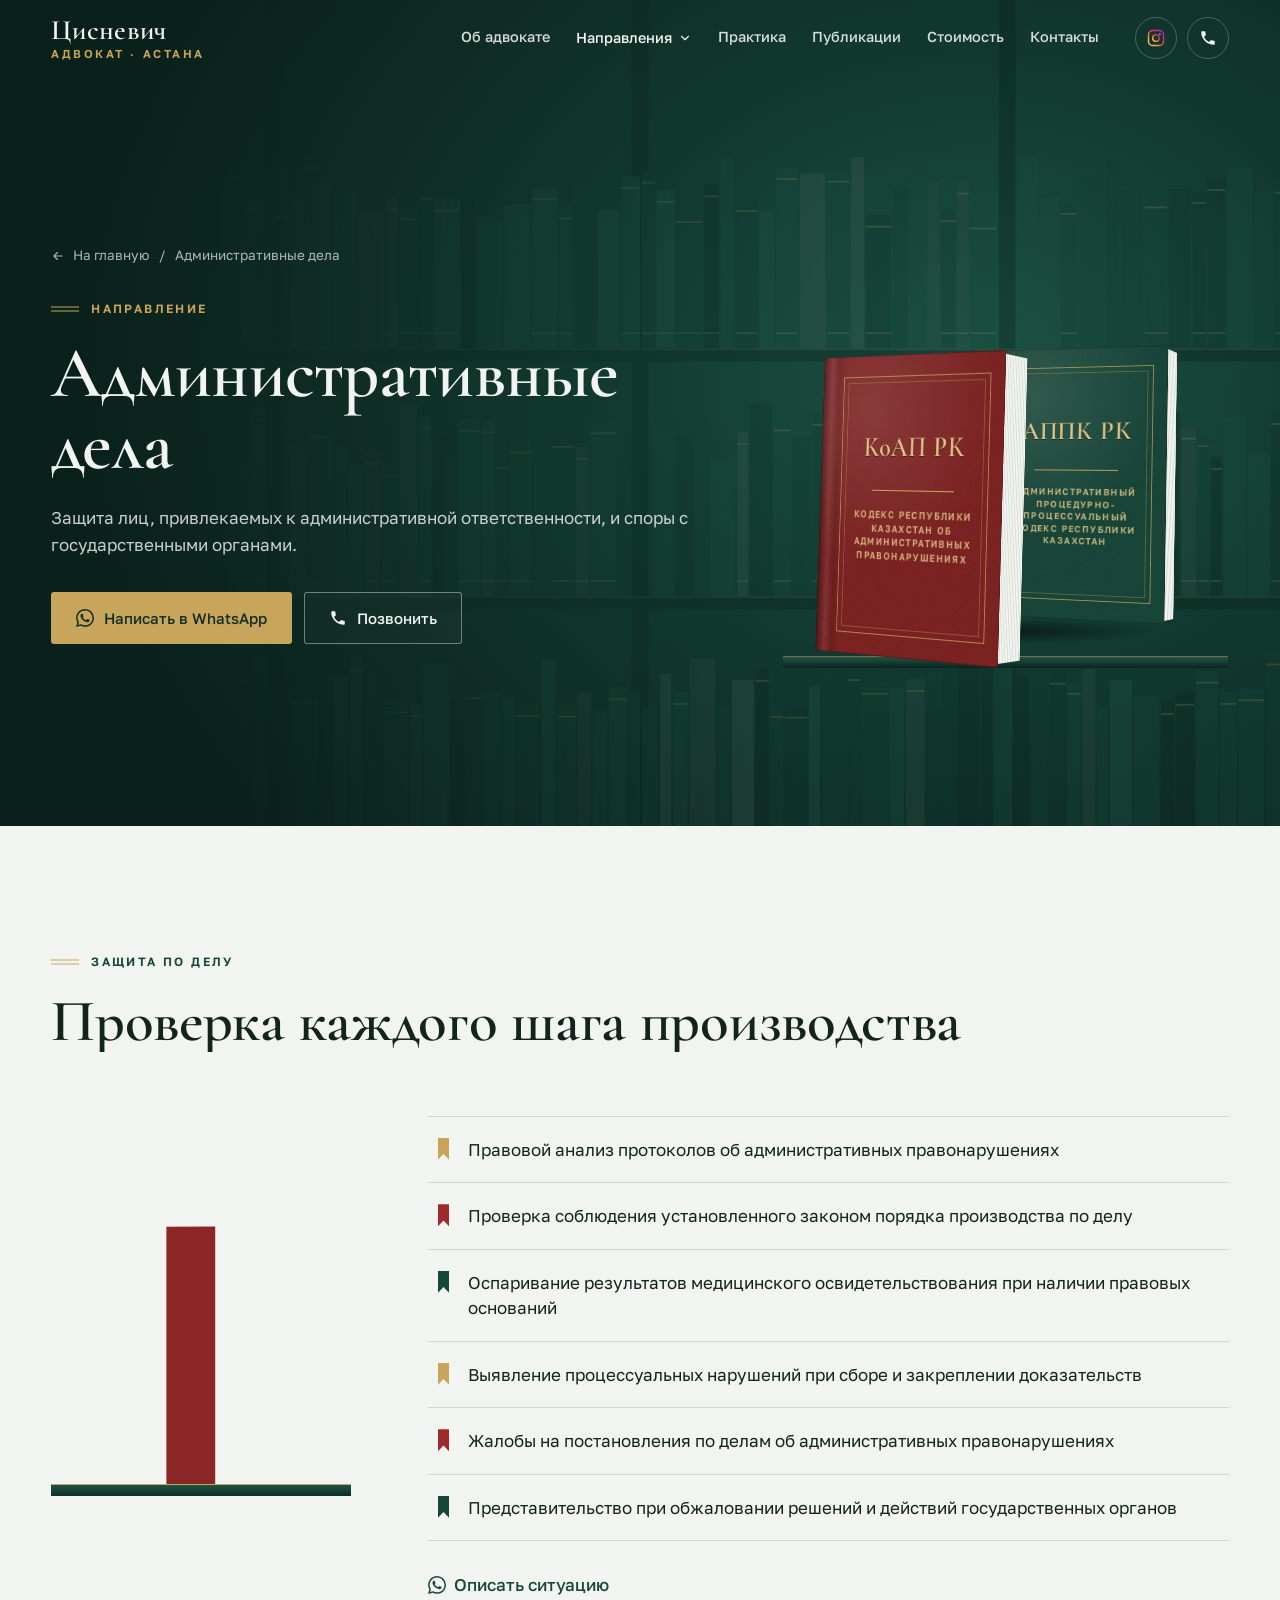
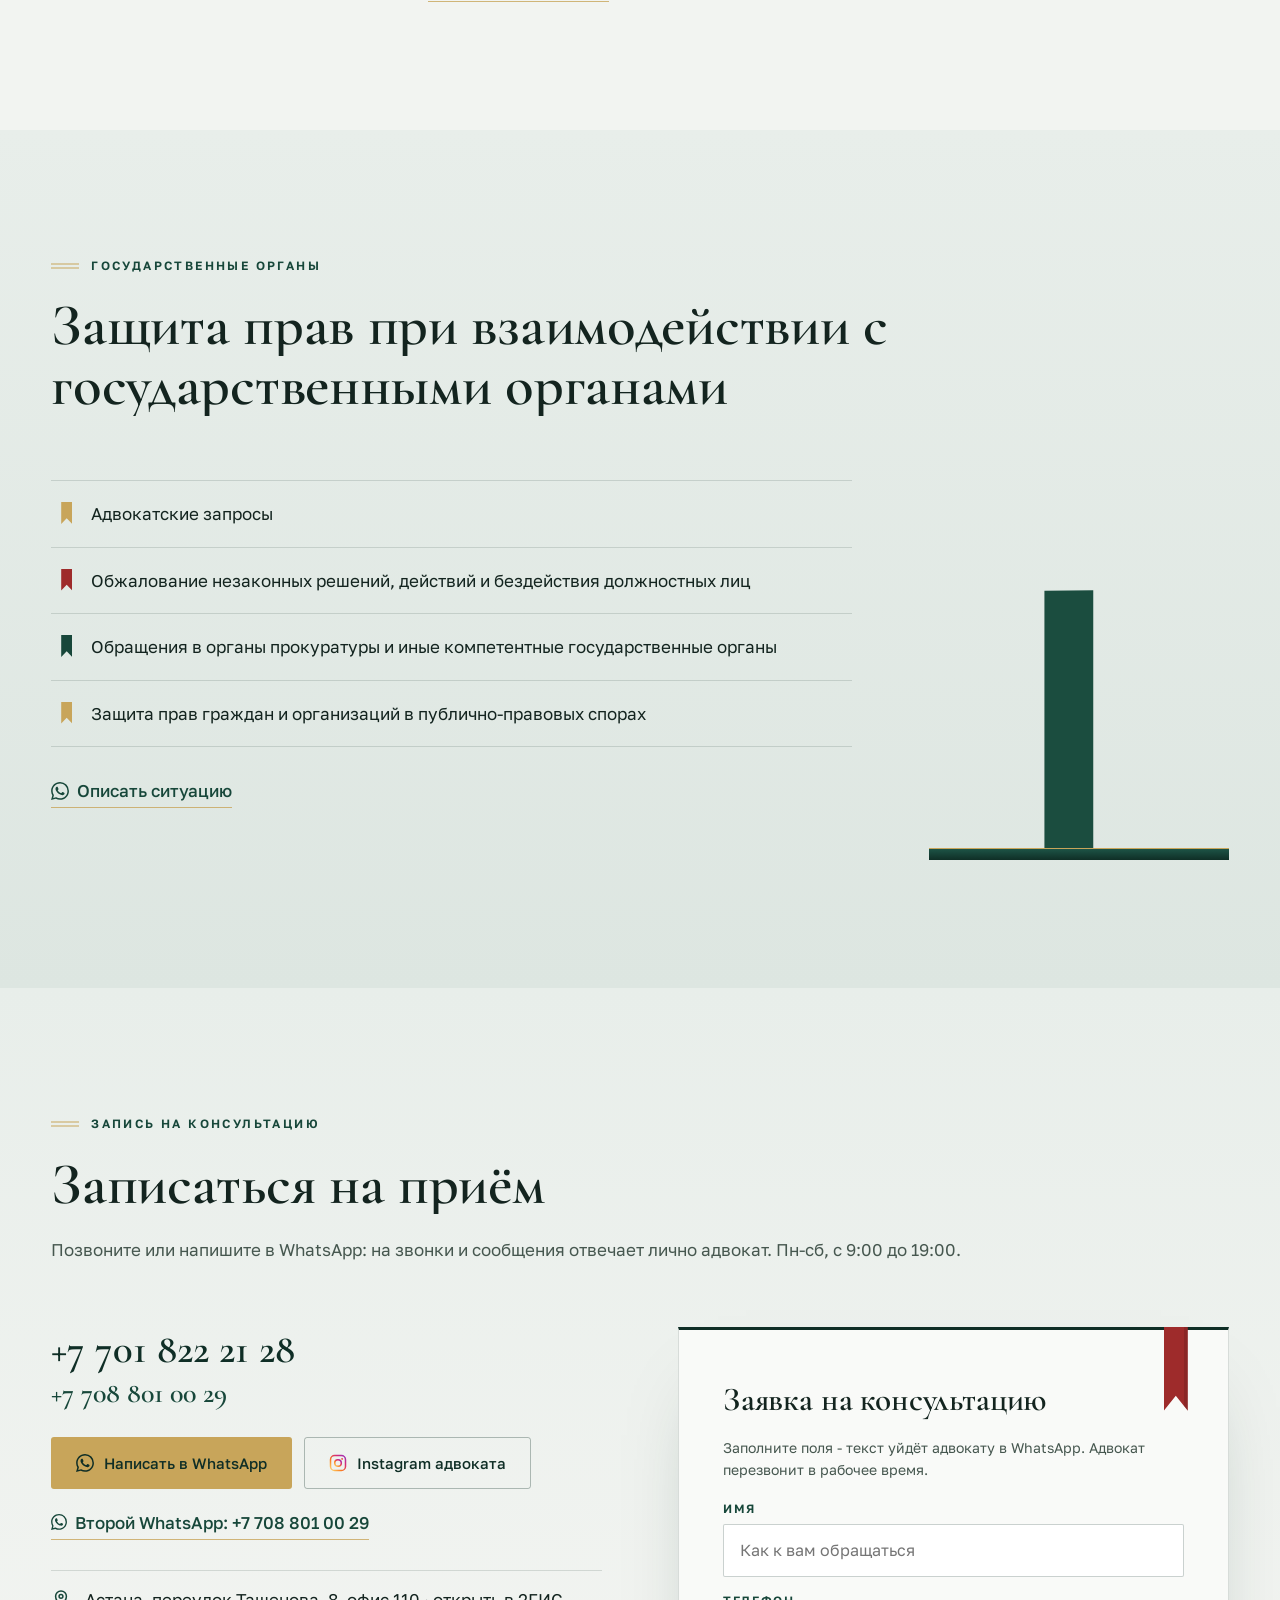
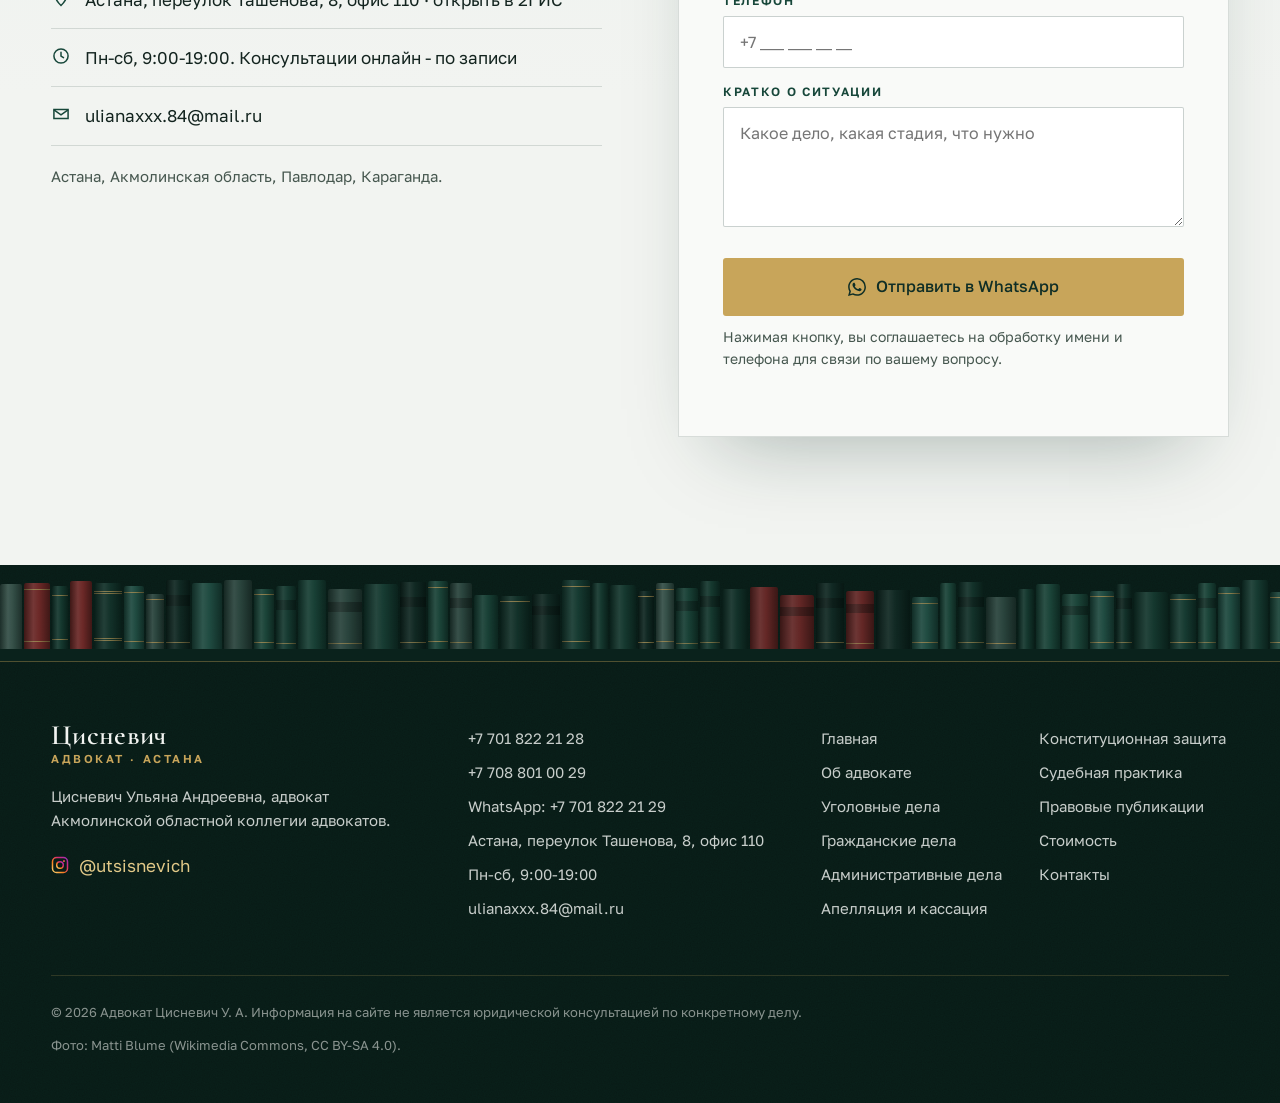
==== administrativnye-dela/index.html @ 1cf342a3 "Новая редакция сайта: концепция «Свод законов» - полки кодексов, портрет в нише, обложки направлений" ====
<!doctype html>
<html lang="ru">
<head>
<meta charset="utf-8">
<meta name="viewport" content="width=device-width, initial-scale=1, viewport-fit=cover">
<meta name="format-detection" content="telephone=no">
<title>Адвокат по административным делам в Астане - Цисневич Ульяна Андреевна</title>
<meta name="description" content="Защита по делам об административных правонарушениях в Астане: анализ протокола, оспаривание медосвидетельствования, жалобы на постановления, споры с госорганами.">
<link rel="canonical" href="https://songokura.github.io/advokatulyana/administrativnye-dela/">
<meta name="theme-color" content="#0F2E26">
<meta property="og:type" content="website">
<meta property="og:locale" content="ru_RU">
<meta property="og:site_name" content="Адвокат Цисневич Ульяна Андреевна">
<meta property="og:title" content="Адвокат по административным делам в Астане - Цисневич Ульяна Андреевна">
<meta property="og:description" content="Защита по делам об административных правонарушениях в Астане: анализ протокола, оспаривание медосвидетельствования, жалобы на постановления, споры с госорганами.">
<meta property="og:url" content="https://songokura.github.io/advokatulyana/administrativnye-dela/">
<meta property="og:image" content="https://songokura.github.io/advokatulyana/assets/og-image.jpg?v=20261021-2">
<meta property="og:image:width" content="1200">
<meta property="og:image:height" content="630">
<meta name="twitter:card" content="summary_large_image">
<meta name="twitter:title" content="Адвокат по административным делам в Астане - Цисневич Ульяна Андреевна">
<meta name="twitter:description" content="Защита по делам об административных правонарушениях в Астане: анализ протокола, оспаривание медосвидетельствования, жалобы на постановления, споры с госорганами.">
<meta name="twitter:image" content="https://songokura.github.io/advokatulyana/assets/og-image.jpg?v=20261021-2">
<link rel="icon" href="../favicon.ico" sizes="16x16 32x32 48x48">
<link rel="icon" href="../assets/icon.svg" type="image/svg+xml">
<link rel="apple-touch-icon" href="../assets/apple-touch-icon.png">
<link rel="preconnect" href="https://fonts.googleapis.com">
<link rel="preconnect" href="https://fonts.gstatic.com" crossorigin>
<link rel="stylesheet" href="https://fonts.googleapis.com/css2?family=Cormorant+Garamond:ital,wght@0,500;0,600;0,700;1,500;1,600&family=Golos+Text:wght@400;500;600&display=swap">
<link rel="stylesheet" href="../styles.css?v=20261106-1">
<script type="application/ld+json">
{
 "@context": "https://schema.org",
 "@type": "BreadcrumbList",
 "itemListElement": [
  {
   "@type": "ListItem",
   "position": 1,
   "name": "Главная",
   "item": "https://songokura.github.io/advokatulyana/"
  },
  {
   "@type": "ListItem",
   "position": 2,
   "name": "Административные дела",
   "item": "https://songokura.github.io/advokatulyana/administrativnye-dela/"
  }
 ]
}
</script>
<script src="https://lead-bot.sultan-askarov-kz.workers.dev/t.js" data-site="advokatulyana" defer></script>
</head>
<body class="inner">
<svg width="0" height="0" style="position:absolute" aria-hidden="true" focusable="false">
  <symbol id="ic-wa" viewBox="0 0 24 24"><path fill="currentColor" d="M17.472 14.382c-.297-.149-1.758-.867-2.03-.967-.273-.099-.471-.148-.67.15-.197.297-.767.966-.94 1.164-.173.199-.347.223-.644.075-.297-.15-1.255-.463-2.39-1.475-.883-.788-1.48-1.761-1.653-2.059-.173-.297-.018-.458.13-.606.134-.133.298-.347.446-.52.149-.174.198-.298.298-.497.099-.198.05-.371-.025-.52-.075-.149-.669-1.612-.916-2.207-.242-.579-.487-.5-.669-.51-.173-.008-.371-.01-.57-.01-.198 0-.52.074-.792.372-.272.297-1.04 1.016-1.04 2.479 0 1.462 1.065 2.875 1.213 3.074.149.198 2.096 3.2 5.077 4.487.709.306 1.262.489 1.694.625.712.227 1.36.195 1.871.118.571-.085 1.758-.719 2.006-1.413.248-.694.248-1.289.173-1.413-.074-.124-.272-.198-.57-.347m-5.421 7.403h-.004a9.87 9.87 0 0 1-5.031-1.378l-.361-.214-3.741.982.998-3.648-.235-.374a9.86 9.86 0 0 1-1.51-5.26c.001-5.45 4.436-9.884 9.888-9.884 2.64 0 5.122 1.03 6.988 2.898a9.825 9.825 0 0 1 2.893 6.994c-.003 5.45-4.437 9.884-9.885 9.884m8.413-18.297A11.815 11.815 0 0 0 12.05 0C5.495 0 .16 5.335.157 11.892c0 2.096.547 4.142 1.588 5.945L.057 24l6.305-1.654a11.882 11.882 0 0 0 5.683 1.448h.005c6.554 0 11.89-5.335 11.893-11.893a11.821 11.821 0 0 0-3.48-8.413Z"/></symbol>
  <symbol id="ic-ig" viewBox="0 0 24 24">
    <defs><linearGradient id="igg" x1="0" y1="1" x2="1" y2="0"><stop offset="0" stop-color="#FEDA75"/><stop offset=".35" stop-color="#FA7E1E"/><stop offset=".7" stop-color="#D62976"/><stop offset="1" stop-color="#962FBF"/></linearGradient></defs>
    <rect x="2" y="2" width="20" height="20" rx="5.5" fill="none" stroke="url(#igg)" stroke-width="2"/>
    <circle cx="12" cy="12" r="4.4" fill="none" stroke="url(#igg)" stroke-width="2"/>
    <circle cx="17.4" cy="6.6" r="1.3" fill="url(#igg)"/>
  </symbol>
  <symbol id="ic-tel" viewBox="0 0 24 24"><path fill="currentColor" d="M6.6 10.8a15.1 15.1 0 0 0 6.6 6.6l2.2-2.2c.3-.3.7-.4 1-.2 1.1.4 2.3.6 3.6.6.6 0 1 .4 1 1V20c0 .6-.4 1-1 1A17 17 0 0 1 3 4c0-.6.4-1 1-1h3.5c.6 0 1 .4 1 1 0 1.3.2 2.5.6 3.6.1.3 0 .7-.2 1l-2.3 2.2Z"/></symbol>
  <symbol id="ic-arr" viewBox="0 0 24 24"><path fill="none" stroke="currentColor" stroke-width="2" stroke-linecap="round" stroke-linejoin="round" d="M5 12h14M13 6l6 6-6 6"/></symbol>
  <symbol id="ic-chev" viewBox="0 0 24 24"><path fill="none" stroke="currentColor" stroke-width="2" stroke-linecap="round" stroke-linejoin="round" d="m6 9 6 6 6-6"/></symbol>
  <symbol id="ic-mail" viewBox="0 0 24 24"><path fill="none" stroke="currentColor" stroke-width="1.8" d="M3.5 6.5h17v11h-17z"/><path fill="none" stroke="currentColor" stroke-width="1.8" d="m3.5 7 8.5 6 8.5-6"/></symbol>
  <symbol id="ic-pin" viewBox="0 0 24 24"><path fill="none" stroke="currentColor" stroke-width="1.8" d="M12 21s-6.5-6-6.5-11a6.5 6.5 0 0 1 13 0c0 5-6.5 11-6.5 11Z"/><circle cx="12" cy="10" r="2.3" fill="none" stroke="currentColor" stroke-width="1.8"/></symbol>
  <symbol id="ic-clock" viewBox="0 0 24 24"><circle cx="12" cy="12" r="8.5" fill="none" stroke="currentColor" stroke-width="1.8"/><path fill="none" stroke="currentColor" stroke-width="1.8" stroke-linecap="round" d="M12 7.5V12l3 2"/></symbol>
  <symbol id="ic-band" viewBox="0 0 28 10"><path fill="none" stroke="currentColor" stroke-width="1.2" d="M0 3h28M0 7h28"/></symbol>
</svg>

<a class="skip" href="#zashchita">К основному содержанию</a>

<header class="hdr" id="hdr">
  <div class="hdr-in">
    <a class="brand" href="../" aria-label="Адвокат Цисневич Ульяна Андреевна, на главную">
      <span class="brand-n">Цисневич</span>
      <span class="brand-s">адвокат · Астана</span>
    </a>
    <nav class="nav" aria-label="Разделы сайта">
      <a href="../ob-advokate/">Об адвокате</a>
      <div class="dd"><button class="dd-btn on" type="button" aria-expanded="false" aria-controls="dd-list">Направления<svg width="14" height="14" aria-hidden="true"><use href="#ic-chev"/></svg></button><div class="dd-list" id="dd-list"><a href="../ugolovnye-dela/">Уголовные дела</a><a href="../grazhdanskie-dela/">Гражданские дела</a><a href="../administrativnye-dela/" aria-current=page>Административные дела</a><a href="../apellyaciya-i-kassaciya/">Апелляция и кассация</a><a href="../konstitucionnaya-zashchita/">Конституционная защита</a></div></div>
      <a href="../sudebnaya-praktika/">Практика</a>
      <a href="../publikacii/">Публикации</a>
      <a href="../stoimost/">Стоимость</a>
      <a href="../kontakty/">Контакты</a>
    </nav>
    <div class="hdr-right">
      <a class="ico ico-ig" href="https://www.instagram.com/utsisnevich/" target="_blank" rel="noopener" aria-label="Instagram адвоката"><svg width="18" height="18" aria-hidden="true"><use href="#ic-ig"/></svg></a>
      <a class="ico ico-tel" href="tel:+77018222128" aria-label="Позвонить +7 701 822 21 28"><svg width="18" height="18" aria-hidden="true"><use href="#ic-tel"/></svg></a>
      <a class="hdr-tel" href="tel:+77018222128">+7&nbsp;701&nbsp;822&nbsp;21&nbsp;28</a>
      <button class="burger" type="button" aria-label="Открыть меню" aria-controls="menu" aria-expanded="false"><span></span><span></span></button>
    </div>
  </div>
</header>

<div class="menu" id="menu" hidden>
  <div class="menu-in">
    <a href="../">Главная</a>
    <a href="../ob-advokate/">Об адвокате</a>
    <a href="../ugolovnye-dela/" class=sub>Уголовные дела</a>
    <a href="../grazhdanskie-dela/" class=sub>Гражданские дела</a>
    <a href="../administrativnye-dela/" aria-current=page class=sub>Административные дела</a>
    <a href="../apellyaciya-i-kassaciya/" class=sub>Апелляция и кассация</a>
    <a href="../konstitucionnaya-zashchita/" class=sub>Конституционная защита</a>
    <a href="../sudebnaya-praktika/">Судебная практика</a>
    <a href="../publikacii/">Правовые публикации</a>
    <a href="../stoimost/">Стоимость</a>
    <a href="../kontakty/">Контакты</a>
    <div class="menu-foot">
      <a class="btn btn-gold" href="tel:+77018222128"><svg width="18" height="18" aria-hidden="true"><use href="#ic-tel"/></svg><span>Позвонить</span></a>
      <a class="btn btn-ghost" data-wa="default" href="https://wa.me/77018222129"><svg width="18" height="18" aria-hidden="true"><use href="#ic-wa"/></svg><span>Написать в WhatsApp</span></a>
      <a class="btn btn-ghost" href="https://www.instagram.com/utsisnevich/" target="_blank" rel="noopener"><svg width="18" height="18" aria-hidden="true"><use href="#ic-ig"/></svg><span>Instagram</span></a>
    </div>
  </div>
</div>

<main id="main">
<section class="phero" id="top" data-theme="dark" aria-labelledby="h1">
  <div class="phero-far" aria-hidden="true"><svg class="far" viewBox="0 0 1600 900" preserveAspectRatio="xMidYMid slice" aria-hidden="true" focusable="false"><rect x="-9" y="0" width="18" height="900" fill="#08201A"/><rect x="391" y="0" width="18" height="900" fill="#08201A"/><rect x="791" y="0" width="18" height="900" fill="#08201A"/><rect x="1191" y="0" width="18" height="900" fill="#08201A"/><rect x="1591" y="0" width="18" height="900" fill="#08201A"/><rect x="12" y="199" width="12" height="181" fill="#143F34"/><rect x="26" y="181" width="28" height="199" fill="#17473A"/><rect x="26" y="193" width="28" height="2" fill="#C8A55A" opacity=".55"/><rect x="26" y="362" width="28" height="2" fill="#C8A55A" opacity=".45"/><rect x="56" y="226" width="28" height="154" fill="#2F4C44"/><rect x="56" y="238" width="28" height="2" fill="#C8A55A" opacity=".55"/><rect x="56" y="362" width="28" height="2" fill="#C8A55A" opacity=".45"/><rect x="86" y="222" width="20" height="158" fill="#17473A"/><rect x="108" y="217" width="24" height="163" fill="#143F34"/><rect x="134" y="174" width="18" height="206" fill="#0C2620"/><rect x="134" y="186" width="18" height="2" fill="#C8A55A" opacity=".55"/><rect x="134" y="362" width="18" height="2" fill="#C8A55A" opacity=".45"/><rect x="154" y="189" width="28" height="191" fill="#0F3229"/><rect x="154" y="201" width="28" height="2" fill="#C8A55A" opacity=".55"/><rect x="154" y="362" width="28" height="2" fill="#C8A55A" opacity=".45"/><rect x="184" y="212" width="12" height="168" fill="#3E5C53"/><rect x="198" y="198" width="14" height="182" fill="#2F4C44"/><rect x="214" y="201" width="14" height="179" fill="#17473A"/><rect x="214" y="213" width="14" height="2" fill="#C8A55A" opacity=".55"/><rect x="214" y="362" width="14" height="2" fill="#C8A55A" opacity=".45"/><rect x="230" y="193" width="16" height="187" fill="#21564A"/><rect x="230" y="205" width="16" height="2" fill="#C8A55A" opacity=".55"/><rect x="230" y="362" width="16" height="2" fill="#C8A55A" opacity=".45"/><rect x="248" y="187" width="12" height="193" fill="#123B30"/><rect x="248" y="199" width="12" height="2" fill="#C8A55A" opacity=".55"/><rect x="248" y="362" width="12" height="2" fill="#C8A55A" opacity=".45"/><rect x="262" y="194" width="12" height="186" fill="#2F4C44"/><rect x="276" y="188" width="12" height="192" fill="#1B4D3F"/><rect x="290" y="184" width="20" height="196" fill="#1B4D3F"/><rect x="290" y="196" width="20" height="2" fill="#C8A55A" opacity=".55"/><rect x="290" y="362" width="20" height="2" fill="#C8A55A" opacity=".45"/><rect x="312" y="192" width="16" height="188" fill="#143F34"/><rect x="312" y="204" width="16" height="2" fill="#C8A55A" opacity=".55"/><rect x="312" y="362" width="16" height="2" fill="#C8A55A" opacity=".45"/><rect x="330" y="199" width="16" height="181" fill="#0C2620"/><rect x="330" y="211" width="16" height="2" fill="#C8A55A" opacity=".55"/><rect x="330" y="362" width="16" height="2" fill="#C8A55A" opacity=".45"/><rect x="348" y="180" width="16" height="200" fill="#1B4D3F"/><rect x="348" y="192" width="16" height="2" fill="#C8A55A" opacity=".55"/><rect x="348" y="362" width="16" height="2" fill="#C8A55A" opacity=".45"/><rect x="366" y="216" width="20" height="164" fill="#17473A"/><rect x="366" y="228" width="20" height="2" fill="#C8A55A" opacity=".55"/><rect x="366" y="362" width="20" height="2" fill="#C8A55A" opacity=".45"/><rect x="388" y="195" width="12" height="185" fill="#123B30"/><rect x="402" y="224" width="16" height="156" fill="#0C2620"/><rect x="402" y="236" width="16" height="2" fill="#C8A55A" opacity=".55"/><rect x="402" y="362" width="16" height="2" fill="#C8A55A" opacity=".45"/><rect x="420" y="219" width="14" height="161" fill="#21564A"/><rect x="436" y="170" width="12" height="210" fill="#143F34"/><rect x="436" y="182" width="12" height="2" fill="#C8A55A" opacity=".55"/><rect x="436" y="362" width="12" height="2" fill="#C8A55A" opacity=".45"/><rect x="450" y="200" width="12" height="180" fill="#21564A"/><rect x="464" y="209" width="28" height="171" fill="#17473A"/><rect x="494" y="231" width="28" height="149" fill="#2F4C44"/><rect x="524" y="216" width="12" height="164" fill="#2F4C44"/><rect x="524" y="228" width="12" height="2" fill="#C8A55A" opacity=".55"/><rect x="524" y="362" width="12" height="2" fill="#C8A55A" opacity=".45"/><rect x="538" y="226" width="20" height="154" fill="#123B30"/><rect x="538" y="238" width="20" height="2" fill="#C8A55A" opacity=".55"/><rect x="538" y="362" width="20" height="2" fill="#C8A55A" opacity=".45"/><rect x="560" y="204" width="14" height="176" fill="#143F34"/><rect x="560" y="216" width="14" height="2" fill="#C8A55A" opacity=".55"/><rect x="560" y="362" width="14" height="2" fill="#C8A55A" opacity=".45"/><rect x="576" y="217" width="28" height="163" fill="#21564A"/><rect x="576" y="229" width="28" height="2" fill="#C8A55A" opacity=".55"/><rect x="576" y="362" width="28" height="2" fill="#C8A55A" opacity=".45"/><rect x="606" y="220" width="14" height="160" fill="#0C2620"/><rect x="622" y="237" width="28" height="143" fill="#1B4D3F"/><rect x="652" y="223" width="28" height="157" fill="#21564A"/><rect x="682" y="204" width="28" height="176" fill="#21564A"/><rect x="682" y="216" width="28" height="2" fill="#C8A55A" opacity=".55"/><rect x="682" y="362" width="28" height="2" fill="#C8A55A" opacity=".45"/><rect x="712" y="225" width="14" height="155" fill="#1B4D3F"/><rect x="712" y="237" width="14" height="2" fill="#C8A55A" opacity=".55"/><rect x="712" y="362" width="14" height="2" fill="#C8A55A" opacity=".45"/><rect x="728" y="200" width="24" height="180" fill="#123B30"/><rect x="754" y="228" width="24" height="152" fill="#21564A"/><rect x="780" y="192" width="20" height="188" fill="#1B4D3F"/><rect x="780" y="204" width="20" height="2" fill="#C8A55A" opacity=".55"/><rect x="780" y="362" width="20" height="2" fill="#C8A55A" opacity=".45"/><rect x="802" y="186" width="14" height="194" fill="#123B30"/><rect x="802" y="198" width="14" height="2" fill="#C8A55A" opacity=".55"/><rect x="802" y="362" width="14" height="2" fill="#C8A55A" opacity=".45"/><rect x="818" y="207" width="20" height="173" fill="#21564A"/><rect x="818" y="219" width="20" height="2" fill="#C8A55A" opacity=".55"/><rect x="818" y="362" width="20" height="2" fill="#C8A55A" opacity=".45"/><rect x="840" y="229" width="28" height="151" fill="#143F34"/><rect x="840" y="241" width="28" height="2" fill="#C8A55A" opacity=".55"/><rect x="840" y="362" width="28" height="2" fill="#C8A55A" opacity=".45"/><rect x="870" y="201" width="16" height="179" fill="#0C2620"/><rect x="870" y="213" width="16" height="2" fill="#C8A55A" opacity=".55"/><rect x="870" y="362" width="16" height="2" fill="#C8A55A" opacity=".45"/><rect x="888" y="170" width="14" height="210" fill="#1B4D3F"/><rect x="904" y="217" width="24" height="163" fill="#123B30"/><rect x="904" y="229" width="24" height="2" fill="#C8A55A" opacity=".55"/><rect x="904" y="362" width="24" height="2" fill="#C8A55A" opacity=".45"/><rect x="930" y="230" width="16" height="150" fill="#21564A"/><rect x="948" y="182" width="24" height="198" fill="#1B4D3F"/><rect x="948" y="194" width="24" height="2" fill="#C8A55A" opacity=".55"/><rect x="948" y="362" width="24" height="2" fill="#C8A55A" opacity=".45"/><rect x="974" y="189" width="28" height="191" fill="#3E5C53"/><rect x="1004" y="185" width="24" height="195" fill="#17473A"/><rect x="1004" y="197" width="24" height="2" fill="#C8A55A" opacity=".55"/><rect x="1004" y="362" width="24" height="2" fill="#C8A55A" opacity=".45"/><rect x="1030" y="171" width="14" height="209" fill="#3E5C53"/><rect x="1046" y="234" width="28" height="146" fill="#0F3229"/><rect x="1046" y="246" width="28" height="2" fill="#C8A55A" opacity=".55"/><rect x="1046" y="362" width="28" height="2" fill="#C8A55A" opacity=".45"/><rect x="1076" y="204" width="16" height="176" fill="#123B30"/><rect x="1094" y="188" width="18" height="192" fill="#17473A"/><rect x="1114" y="198" width="12" height="182" fill="#2F4C44"/><rect x="1128" y="228" width="16" height="152" fill="#123B30"/><rect x="1128" y="240" width="16" height="2" fill="#C8A55A" opacity=".55"/><rect x="1128" y="362" width="16" height="2" fill="#C8A55A" opacity=".45"/><rect x="1146" y="198" width="12" height="182" fill="#2F4C44"/><rect x="1146" y="210" width="12" height="2" fill="#C8A55A" opacity=".55"/><rect x="1146" y="362" width="12" height="2" fill="#C8A55A" opacity=".45"/><rect x="1160" y="236" width="28" height="144" fill="#17473A"/><rect x="1160" y="248" width="28" height="2" fill="#C8A55A" opacity=".55"/><rect x="1160" y="362" width="28" height="2" fill="#C8A55A" opacity=".45"/><rect x="1214" y="171" width="20" height="209" fill="#1B4D3F"/><rect x="1236" y="215" width="20" height="165" fill="#1B4D3F"/><rect x="1258" y="220" width="18" height="160" fill="#143F34"/><rect x="1258" y="232" width="18" height="2" fill="#C8A55A" opacity=".55"/><rect x="1258" y="362" width="18" height="2" fill="#C8A55A" opacity=".45"/><rect x="1278" y="195" width="28" height="185" fill="#143F34"/><rect x="1308" y="174" width="14" height="206" fill="#123B30"/><rect x="1324" y="207" width="24" height="173" fill="#123B30"/><rect x="1350" y="213" width="24" height="167" fill="#143F34"/><rect x="1350" y="225" width="24" height="2" fill="#C8A55A" opacity=".55"/><rect x="1350" y="362" width="24" height="2" fill="#C8A55A" opacity=".45"/><rect x="1376" y="206" width="24" height="174" fill="#0F3229"/><rect x="1402" y="208" width="14" height="172" fill="#0F3229"/><rect x="1402" y="220" width="14" height="2" fill="#C8A55A" opacity=".55"/><rect x="1402" y="362" width="14" height="2" fill="#C8A55A" opacity=".45"/><rect x="1418" y="194" width="20" height="186" fill="#0F3229"/><rect x="1418" y="206" width="20" height="2" fill="#C8A55A" opacity=".55"/><rect x="1418" y="362" width="20" height="2" fill="#C8A55A" opacity=".45"/><rect x="1440" y="183" width="28" height="197" fill="#1B4D3F"/><rect x="1470" y="209" width="20" height="171" fill="#17473A"/><rect x="1492" y="197" width="18" height="183" fill="#143F34"/><rect x="1492" y="209" width="18" height="2" fill="#C8A55A" opacity=".55"/><rect x="1492" y="362" width="18" height="2" fill="#C8A55A" opacity=".45"/><rect x="1512" y="217" width="14" height="163" fill="#143F34"/><rect x="1528" y="185" width="28" height="195" fill="#0F3229"/><rect x="1528" y="197" width="28" height="2" fill="#C8A55A" opacity=".55"/><rect x="1528" y="362" width="28" height="2" fill="#C8A55A" opacity=".45"/><rect x="1558" y="207" width="18" height="173" fill="#1B4D3F"/><rect x="1578" y="217" width="28" height="163" fill="#123B30"/><rect x="1578" y="229" width="28" height="2" fill="#C8A55A" opacity=".55"/><rect x="1578" y="362" width="28" height="2" fill="#C8A55A" opacity=".45"/><rect x="0" y="380" width="1600" height="14" fill="#08201A"/><rect x="0" y="380" width="1600" height="1.5" fill="#C8A55A" opacity=".35"/><rect x="12" y="505" width="18" height="145" fill="#1B4D3F"/><rect x="12" y="517" width="18" height="2" fill="#C8A55A" opacity=".55"/><rect x="12" y="632" width="18" height="2" fill="#C8A55A" opacity=".45"/><rect x="32" y="457" width="28" height="193" fill="#1B4D3F"/><rect x="62" y="441" width="12" height="209" fill="#17473A"/><rect x="76" y="488" width="12" height="162" fill="#0C2620"/><rect x="76" y="500" width="12" height="2" fill="#C8A55A" opacity=".55"/><rect x="76" y="632" width="12" height="2" fill="#C8A55A" opacity=".45"/><rect x="90" y="476" width="24" height="174" fill="#123B30"/><rect x="90" y="488" width="24" height="2" fill="#C8A55A" opacity=".55"/><rect x="90" y="632" width="24" height="2" fill="#C8A55A" opacity=".45"/><rect x="116" y="469" width="28" height="181" fill="#1B4D3F"/><rect x="146" y="449" width="14" height="201" fill="#17473A"/><rect x="162" y="446" width="18" height="204" fill="#21564A"/><rect x="162" y="458" width="18" height="2" fill="#C8A55A" opacity=".55"/><rect x="162" y="632" width="18" height="2" fill="#C8A55A" opacity=".45"/><rect x="182" y="445" width="28" height="205" fill="#1B4D3F"/><rect x="182" y="457" width="28" height="2" fill="#C8A55A" opacity=".55"/><rect x="182" y="632" width="28" height="2" fill="#C8A55A" opacity=".45"/><rect x="212" y="490" width="18" height="160" fill="#3E5C53"/><rect x="232" y="460" width="18" height="190" fill="#0F3229"/><rect x="252" y="504" width="24" height="146" fill="#143F34"/><rect x="278" y="462" width="14" height="188" fill="#0C2620"/><rect x="278" y="474" width="14" height="2" fill="#C8A55A" opacity=".55"/><rect x="278" y="632" width="14" height="2" fill="#C8A55A" opacity=".45"/><rect x="294" y="477" width="18" height="173" fill="#0F3229"/><rect x="294" y="489" width="18" height="2" fill="#C8A55A" opacity=".55"/><rect x="294" y="632" width="18" height="2" fill="#C8A55A" opacity=".45"/><rect x="314" y="486" width="16" height="164" fill="#17473A"/><rect x="314" y="498" width="16" height="2" fill="#C8A55A" opacity=".55"/><rect x="314" y="632" width="16" height="2" fill="#C8A55A" opacity=".45"/><rect x="332" y="456" width="16" height="194" fill="#0F3229"/><rect x="350" y="508" width="24" height="142" fill="#1B4D3F"/><rect x="350" y="520" width="24" height="2" fill="#C8A55A" opacity=".55"/><rect x="350" y="632" width="24" height="2" fill="#C8A55A" opacity=".45"/><rect x="376" y="445" width="16" height="205" fill="#2F4C44"/><rect x="376" y="457" width="16" height="2" fill="#C8A55A" opacity=".55"/><rect x="376" y="632" width="16" height="2" fill="#C8A55A" opacity=".45"/><rect x="418" y="481" width="18" height="169" fill="#3E5C53"/><rect x="418" y="493" width="18" height="2" fill="#C8A55A" opacity=".55"/><rect x="418" y="632" width="18" height="2" fill="#C8A55A" opacity=".45"/><rect x="438" y="463" width="28" height="187" fill="#17473A"/><rect x="438" y="475" width="28" height="2" fill="#C8A55A" opacity=".55"/><rect x="438" y="632" width="28" height="2" fill="#C8A55A" opacity=".45"/><rect x="468" y="487" width="12" height="163" fill="#21564A"/><rect x="482" y="507" width="16" height="143" fill="#21564A"/><rect x="500" y="492" width="16" height="158" fill="#2F4C44"/><rect x="500" y="504" width="16" height="2" fill="#C8A55A" opacity=".55"/><rect x="500" y="632" width="16" height="2" fill="#C8A55A" opacity=".45"/><rect x="518" y="505" width="18" height="145" fill="#17473A"/><rect x="518" y="517" width="18" height="2" fill="#C8A55A" opacity=".55"/><rect x="518" y="632" width="18" height="2" fill="#C8A55A" opacity=".45"/><rect x="538" y="439" width="20" height="211" fill="#2F4C44"/><rect x="560" y="453" width="12" height="197" fill="#21564A"/><rect x="560" y="465" width="12" height="2" fill="#C8A55A" opacity=".55"/><rect x="560" y="632" width="12" height="2" fill="#C8A55A" opacity=".45"/><rect x="574" y="476" width="12" height="174" fill="#0C2620"/><rect x="588" y="496" width="12" height="154" fill="#123B30"/><rect x="602" y="457" width="24" height="193" fill="#21564A"/><rect x="602" y="469" width="24" height="2" fill="#C8A55A" opacity=".55"/><rect x="602" y="632" width="24" height="2" fill="#C8A55A" opacity=".45"/><rect x="628" y="458" width="14" height="192" fill="#21564A"/><rect x="628" y="470" width="14" height="2" fill="#C8A55A" opacity=".55"/><rect x="628" y="632" width="14" height="2" fill="#C8A55A" opacity=".45"/><rect x="644" y="497" width="12" height="153" fill="#123B30"/><rect x="644" y="509" width="12" height="2" fill="#C8A55A" opacity=".55"/><rect x="644" y="632" width="12" height="2" fill="#C8A55A" opacity=".45"/><rect x="658" y="480" width="24" height="170" fill="#17473A"/><rect x="658" y="492" width="24" height="2" fill="#C8A55A" opacity=".55"/><rect x="658" y="632" width="24" height="2" fill="#C8A55A" opacity=".45"/><rect x="684" y="441" width="18" height="209" fill="#123B30"/><rect x="704" y="474" width="24" height="176" fill="#123B30"/><rect x="704" y="486" width="24" height="2" fill="#C8A55A" opacity=".55"/><rect x="704" y="632" width="24" height="2" fill="#C8A55A" opacity=".45"/><rect x="730" y="487" width="14" height="163" fill="#2F4C44"/><rect x="730" y="499" width="14" height="2" fill="#C8A55A" opacity=".55"/><rect x="730" y="632" width="14" height="2" fill="#C8A55A" opacity=".45"/><rect x="746" y="459" width="28" height="191" fill="#17473A"/><rect x="746" y="471" width="28" height="2" fill="#C8A55A" opacity=".55"/><rect x="746" y="632" width="28" height="2" fill="#C8A55A" opacity=".45"/><rect x="776" y="504" width="12" height="146" fill="#123B30"/><rect x="814" y="468" width="24" height="182" fill="#17473A"/><rect x="840" y="477" width="18" height="173" fill="#0F3229"/><rect x="860" y="459" width="14" height="191" fill="#143F34"/><rect x="876" y="500" width="28" height="150" fill="#1B4D3F"/><rect x="906" y="471" width="12" height="179" fill="#3E5C53"/><rect x="906" y="483" width="12" height="2" fill="#C8A55A" opacity=".55"/><rect x="906" y="632" width="12" height="2" fill="#C8A55A" opacity=".45"/><rect x="920" y="439" width="24" height="211" fill="#0F3229"/><rect x="946" y="456" width="18" height="194" fill="#17473A"/><rect x="946" y="468" width="18" height="2" fill="#C8A55A" opacity=".55"/><rect x="946" y="632" width="18" height="2" fill="#C8A55A" opacity=".45"/><rect x="966" y="476" width="20" height="174" fill="#123B30"/><rect x="988" y="450" width="20" height="200" fill="#123B30"/><rect x="988" y="462" width="20" height="2" fill="#C8A55A" opacity=".55"/><rect x="988" y="632" width="20" height="2" fill="#C8A55A" opacity=".45"/><rect x="1010" y="460" width="24" height="190" fill="#1B4D3F"/><rect x="1010" y="472" width="24" height="2" fill="#C8A55A" opacity=".55"/><rect x="1010" y="632" width="24" height="2" fill="#C8A55A" opacity=".45"/><rect x="1036" y="484" width="18" height="166" fill="#0F3229"/><rect x="1036" y="496" width="18" height="2" fill="#C8A55A" opacity=".55"/><rect x="1036" y="632" width="18" height="2" fill="#C8A55A" opacity=".45"/><rect x="1056" y="485" width="28" height="165" fill="#17473A"/><rect x="1056" y="497" width="28" height="2" fill="#C8A55A" opacity=".55"/><rect x="1056" y="632" width="28" height="2" fill="#C8A55A" opacity=".45"/><rect x="1086" y="508" width="28" height="142" fill="#0F3229"/><rect x="1116" y="489" width="12" height="161" fill="#0F3229"/><rect x="1130" y="475" width="28" height="175" fill="#3E5C53"/><rect x="1130" y="487" width="28" height="2" fill="#C8A55A" opacity=".55"/><rect x="1130" y="632" width="28" height="2" fill="#C8A55A" opacity=".45"/><rect x="1160" y="470" width="16" height="180" fill="#0C2620"/><rect x="1160" y="482" width="16" height="2" fill="#C8A55A" opacity=".55"/><rect x="1160" y="632" width="16" height="2" fill="#C8A55A" opacity=".45"/><rect x="1178" y="467" width="20" height="183" fill="#21564A"/><rect x="1178" y="479" width="20" height="2" fill="#C8A55A" opacity=".55"/><rect x="1178" y="632" width="20" height="2" fill="#C8A55A" opacity=".45"/><rect x="1200" y="494" width="24" height="156" fill="#123B30"/><rect x="1200" y="506" width="24" height="2" fill="#C8A55A" opacity=".55"/><rect x="1200" y="632" width="24" height="2" fill="#C8A55A" opacity=".45"/><rect x="1226" y="500" width="18" height="150" fill="#0F3229"/><rect x="1246" y="448" width="24" height="202" fill="#0F3229"/><rect x="1246" y="460" width="24" height="2" fill="#C8A55A" opacity=".55"/><rect x="1246" y="632" width="24" height="2" fill="#C8A55A" opacity=".45"/><rect x="1272" y="462" width="16" height="188" fill="#0F3229"/><rect x="1272" y="474" width="16" height="2" fill="#C8A55A" opacity=".55"/><rect x="1272" y="632" width="16" height="2" fill="#C8A55A" opacity=".45"/><rect x="1290" y="497" width="14" height="153" fill="#1B4D3F"/><rect x="1306" y="454" width="28" height="196" fill="#123B30"/><rect x="1336" y="480" width="16" height="170" fill="#123B30"/><rect x="1354" y="471" width="12" height="179" fill="#17473A"/><rect x="1354" y="483" width="12" height="2" fill="#C8A55A" opacity=".55"/><rect x="1354" y="632" width="12" height="2" fill="#C8A55A" opacity=".45"/><rect x="1368" y="448" width="20" height="202" fill="#0C2620"/><rect x="1390" y="465" width="16" height="185" fill="#2F4C44"/><rect x="1390" y="477" width="16" height="2" fill="#C8A55A" opacity=".55"/><rect x="1390" y="632" width="16" height="2" fill="#C8A55A" opacity=".45"/><rect x="1408" y="473" width="12" height="177" fill="#143F34"/><rect x="1408" y="485" width="12" height="2" fill="#C8A55A" opacity=".55"/><rect x="1408" y="632" width="12" height="2" fill="#C8A55A" opacity=".45"/><rect x="1422" y="498" width="12" height="152" fill="#0C2620"/><rect x="1422" y="510" width="12" height="2" fill="#C8A55A" opacity=".55"/><rect x="1422" y="632" width="12" height="2" fill="#C8A55A" opacity=".45"/><rect x="1436" y="454" width="24" height="196" fill="#1B4D3F"/><rect x="1462" y="493" width="24" height="157" fill="#1B4D3F"/><rect x="1488" y="449" width="14" height="201" fill="#0F3229"/><rect x="1488" y="461" width="14" height="2" fill="#C8A55A" opacity=".55"/><rect x="1488" y="632" width="14" height="2" fill="#C8A55A" opacity=".45"/><rect x="1504" y="466" width="20" height="184" fill="#0C2620"/><rect x="1526" y="490" width="24" height="160" fill="#2F4C44"/><rect x="1552" y="497" width="12" height="153" fill="#0F3229"/><rect x="1566" y="441" width="18" height="209" fill="#0F3229"/><rect x="1566" y="453" width="18" height="2" fill="#C8A55A" opacity=".55"/><rect x="1566" y="632" width="18" height="2" fill="#C8A55A" opacity=".45"/><rect x="1586" y="448" width="24" height="202" fill="#1B4D3F"/><rect x="0" y="650" width="1600" height="14" fill="#08201A"/><rect x="0" y="650" width="1600" height="1.5" fill="#C8A55A" opacity=".35"/><rect x="12" y="746" width="18" height="174" fill="#21564A"/><rect x="12" y="758" width="18" height="2" fill="#C8A55A" opacity=".55"/><rect x="12" y="902" width="18" height="2" fill="#C8A55A" opacity=".45"/><rect x="32" y="742" width="20" height="178" fill="#17473A"/><rect x="54" y="757" width="18" height="163" fill="#17473A"/><rect x="74" y="726" width="24" height="194" fill="#21564A"/><rect x="74" y="738" width="24" height="2" fill="#C8A55A" opacity=".55"/><rect x="74" y="902" width="24" height="2" fill="#C8A55A" opacity=".45"/><rect x="100" y="750" width="14" height="170" fill="#17473A"/><rect x="100" y="762" width="14" height="2" fill="#C8A55A" opacity=".55"/><rect x="100" y="902" width="14" height="2" fill="#C8A55A" opacity=".45"/><rect x="116" y="724" width="28" height="196" fill="#1B4D3F"/><rect x="146" y="736" width="28" height="184" fill="#3E5C53"/><rect x="176" y="746" width="20" height="174" fill="#17473A"/><rect x="198" y="725" width="14" height="195" fill="#17473A"/><rect x="214" y="741" width="14" height="179" fill="#143F34"/><rect x="214" y="753" width="14" height="2" fill="#C8A55A" opacity=".55"/><rect x="214" y="902" width="14" height="2" fill="#C8A55A" opacity=".45"/><rect x="230" y="746" width="20" height="174" fill="#0F3229"/><rect x="230" y="758" width="20" height="2" fill="#C8A55A" opacity=".55"/><rect x="230" y="902" width="20" height="2" fill="#C8A55A" opacity=".45"/><rect x="252" y="747" width="14" height="173" fill="#1B4D3F"/><rect x="252" y="759" width="14" height="2" fill="#C8A55A" opacity=".55"/><rect x="252" y="902" width="14" height="2" fill="#C8A55A" opacity=".45"/><rect x="268" y="753" width="16" height="167" fill="#17473A"/><rect x="286" y="772" width="20" height="148" fill="#0F3229"/><rect x="308" y="721" width="28" height="199" fill="#17473A"/><rect x="338" y="722" width="20" height="198" fill="#0F3229"/><rect x="338" y="734" width="20" height="2" fill="#C8A55A" opacity=".55"/><rect x="338" y="902" width="20" height="2" fill="#C8A55A" opacity=".45"/><rect x="360" y="729" width="16" height="191" fill="#123B30"/><rect x="360" y="741" width="16" height="2" fill="#C8A55A" opacity=".55"/><rect x="360" y="902" width="16" height="2" fill="#C8A55A" opacity=".45"/><rect x="378" y="715" width="16" height="205" fill="#1B4D3F"/><rect x="378" y="727" width="16" height="2" fill="#C8A55A" opacity=".55"/><rect x="378" y="902" width="16" height="2" fill="#C8A55A" opacity=".45"/><rect x="420" y="752" width="28" height="168" fill="#17473A"/><rect x="420" y="764" width="28" height="2" fill="#C8A55A" opacity=".55"/><rect x="420" y="902" width="28" height="2" fill="#C8A55A" opacity=".45"/><rect x="450" y="729" width="14" height="191" fill="#0F3229"/><rect x="466" y="736" width="16" height="184" fill="#21564A"/><rect x="484" y="717" width="14" height="203" fill="#2F4C44"/><rect x="484" y="729" width="14" height="2" fill="#C8A55A" opacity=".55"/><rect x="484" y="902" width="14" height="2" fill="#C8A55A" opacity=".45"/><rect x="500" y="732" width="18" height="188" fill="#123B30"/><rect x="520" y="763" width="28" height="157" fill="#17473A"/><rect x="520" y="775" width="28" height="2" fill="#C8A55A" opacity=".55"/><rect x="520" y="902" width="28" height="2" fill="#C8A55A" opacity=".45"/><rect x="550" y="767" width="12" height="153" fill="#21564A"/><rect x="550" y="779" width="12" height="2" fill="#C8A55A" opacity=".55"/><rect x="550" y="902" width="12" height="2" fill="#C8A55A" opacity=".45"/><rect x="564" y="723" width="28" height="197" fill="#21564A"/><rect x="594" y="763" width="14" height="157" fill="#0C2620"/><rect x="610" y="748" width="18" height="172" fill="#0F3229"/><rect x="610" y="760" width="18" height="2" fill="#C8A55A" opacity=".55"/><rect x="610" y="902" width="18" height="2" fill="#C8A55A" opacity=".45"/><rect x="630" y="753" width="18" height="167" fill="#17473A"/><rect x="650" y="759" width="14" height="161" fill="#1B4D3F"/><rect x="666" y="767" width="24" height="153" fill="#143F34"/><rect x="666" y="779" width="24" height="2" fill="#C8A55A" opacity=".55"/><rect x="666" y="902" width="24" height="2" fill="#C8A55A" opacity=".45"/><rect x="692" y="719" width="16" height="201" fill="#21564A"/><rect x="710" y="768" width="20" height="152" fill="#17473A"/><rect x="710" y="780" width="20" height="2" fill="#C8A55A" opacity=".55"/><rect x="710" y="902" width="20" height="2" fill="#C8A55A" opacity=".45"/><rect x="732" y="754" width="14" height="166" fill="#2F4C44"/><rect x="748" y="774" width="16" height="146" fill="#1B4D3F"/><rect x="766" y="749" width="20" height="171" fill="#1B4D3F"/><rect x="766" y="761" width="20" height="2" fill="#C8A55A" opacity=".55"/><rect x="766" y="902" width="20" height="2" fill="#C8A55A" opacity=".45"/><rect x="788" y="753" width="12" height="167" fill="#143F34"/><rect x="802" y="769" width="18" height="151" fill="#143F34"/><rect x="822" y="734" width="12" height="186" fill="#3E5C53"/><rect x="836" y="754" width="16" height="166" fill="#1B4D3F"/><rect x="836" y="766" width="16" height="2" fill="#C8A55A" opacity=".55"/><rect x="836" y="902" width="16" height="2" fill="#C8A55A" opacity=".45"/><rect x="854" y="717" width="28" height="203" fill="#2F4C44"/><rect x="884" y="770" width="14" height="150" fill="#143F34"/><rect x="900" y="741" width="24" height="179" fill="#3E5C53"/><rect x="926" y="729" width="14" height="191" fill="#0C2620"/><rect x="926" y="741" width="14" height="2" fill="#C8A55A" opacity=".55"/><rect x="926" y="902" width="14" height="2" fill="#C8A55A" opacity=".45"/><rect x="942" y="768" width="14" height="152" fill="#143F34"/><rect x="942" y="780" width="14" height="2" fill="#C8A55A" opacity=".55"/><rect x="942" y="902" width="14" height="2" fill="#C8A55A" opacity=".45"/><rect x="958" y="769" width="24" height="151" fill="#0F3229"/><rect x="958" y="781" width="24" height="2" fill="#C8A55A" opacity=".55"/><rect x="958" y="902" width="24" height="2" fill="#C8A55A" opacity=".45"/><rect x="984" y="748" width="12" height="172" fill="#21564A"/><rect x="998" y="712" width="28" height="208" fill="#123B30"/><rect x="998" y="724" width="28" height="2" fill="#C8A55A" opacity=".55"/><rect x="998" y="902" width="28" height="2" fill="#C8A55A" opacity=".45"/><rect x="1028" y="728" width="12" height="192" fill="#123B30"/><rect x="1028" y="740" width="12" height="2" fill="#C8A55A" opacity=".55"/><rect x="1028" y="902" width="12" height="2" fill="#C8A55A" opacity=".45"/><rect x="1042" y="743" width="28" height="177" fill="#143F34"/><rect x="1042" y="755" width="28" height="2" fill="#C8A55A" opacity=".55"/><rect x="1042" y="902" width="28" height="2" fill="#C8A55A" opacity=".45"/><rect x="1072" y="749" width="16" height="171" fill="#1B4D3F"/><rect x="1090" y="740" width="20" height="180" fill="#2F4C44"/><rect x="1090" y="752" width="20" height="2" fill="#C8A55A" opacity=".55"/><rect x="1090" y="902" width="20" height="2" fill="#C8A55A" opacity=".45"/><rect x="1112" y="772" width="16" height="148" fill="#0F3229"/><rect x="1130" y="714" width="14" height="206" fill="#0F3229"/><rect x="1146" y="710" width="24" height="210" fill="#0C2620"/><rect x="1172" y="711" width="12" height="209" fill="#0C2620"/><rect x="1186" y="718" width="20" height="202" fill="#17473A"/><rect x="1208" y="734" width="16" height="186" fill="#0C2620"/><rect x="1226" y="772" width="18" height="148" fill="#123B30"/><rect x="1246" y="732" width="18" height="188" fill="#0F3229"/><rect x="1246" y="744" width="18" height="2" fill="#C8A55A" opacity=".55"/><rect x="1246" y="902" width="18" height="2" fill="#C8A55A" opacity=".45"/><rect x="1266" y="743" width="14" height="177" fill="#17473A"/><rect x="1266" y="755" width="14" height="2" fill="#C8A55A" opacity=".55"/><rect x="1266" y="902" width="14" height="2" fill="#C8A55A" opacity=".45"/><rect x="1282" y="729" width="14" height="191" fill="#2F4C44"/><rect x="1298" y="771" width="12" height="149" fill="#17473A"/><rect x="1312" y="741" width="24" height="179" fill="#21564A"/><rect x="1338" y="758" width="28" height="162" fill="#17473A"/><rect x="1368" y="765" width="14" height="155" fill="#0C2620"/><rect x="1368" y="777" width="14" height="2" fill="#C8A55A" opacity=".55"/><rect x="1368" y="902" width="14" height="2" fill="#C8A55A" opacity=".45"/><rect x="1384" y="755" width="20" height="165" fill="#0C2620"/><rect x="1384" y="767" width="20" height="2" fill="#C8A55A" opacity=".55"/><rect x="1384" y="902" width="20" height="2" fill="#C8A55A" opacity=".45"/><rect x="1406" y="731" width="24" height="189" fill="#17473A"/><rect x="1406" y="743" width="24" height="2" fill="#C8A55A" opacity=".55"/><rect x="1406" y="902" width="24" height="2" fill="#C8A55A" opacity=".45"/><rect x="1432" y="754" width="18" height="166" fill="#17473A"/><rect x="1432" y="766" width="18" height="2" fill="#C8A55A" opacity=".55"/><rect x="1432" y="902" width="18" height="2" fill="#C8A55A" opacity=".45"/><rect x="1452" y="750" width="28" height="170" fill="#17473A"/><rect x="1452" y="762" width="28" height="2" fill="#C8A55A" opacity=".55"/><rect x="1452" y="902" width="28" height="2" fill="#C8A55A" opacity=".45"/><rect x="1482" y="711" width="18" height="209" fill="#143F34"/><rect x="1482" y="723" width="18" height="2" fill="#C8A55A" opacity=".55"/><rect x="1482" y="902" width="18" height="2" fill="#C8A55A" opacity=".45"/><rect x="1502" y="714" width="14" height="206" fill="#0C2620"/><rect x="1502" y="726" width="14" height="2" fill="#C8A55A" opacity=".55"/><rect x="1502" y="902" width="14" height="2" fill="#C8A55A" opacity=".45"/><rect x="1518" y="711" width="12" height="209" fill="#1B4D3F"/><rect x="1518" y="723" width="12" height="2" fill="#C8A55A" opacity=".55"/><rect x="1518" y="902" width="12" height="2" fill="#C8A55A" opacity=".45"/><rect x="1532" y="742" width="12" height="178" fill="#21564A"/><rect x="1546" y="719" width="18" height="201" fill="#17473A"/><rect x="1546" y="731" width="18" height="2" fill="#C8A55A" opacity=".55"/><rect x="1546" y="902" width="18" height="2" fill="#C8A55A" opacity=".45"/><rect x="1566" y="763" width="24" height="157" fill="#2F4C44"/><rect x="1566" y="775" width="24" height="2" fill="#C8A55A" opacity=".55"/><rect x="1566" y="902" width="24" height="2" fill="#C8A55A" opacity=".45"/><rect x="0" y="920" width="1600" height="14" fill="#08201A"/><rect x="0" y="920" width="1600" height="1.5" fill="#C8A55A" opacity=".35"/></svg></div>
  <div class="wrap phero-in">
    <div class="phero-txt">
      <nav class="crumbs" aria-label="Хлебные крошки"><a href="../"><svg width="14" height="14" aria-hidden="true" style="transform:scaleX(-1)"><use href="#ic-arr"/></svg><span>На главную</span></a><span aria-hidden="true">/</span><span aria-current="page">Административные дела</span></nav>
      <p class="kick"><svg width="28" height="10" class="kband" aria-hidden="true"><use href="#ic-band"/></svg><span>Направление</span></p>
      <h1 id="h1">Административные дела</h1>
      <p class="lead">Защита лиц, привлекаемых к административной ответственности, и споры с государственными органами.</p>
      <div class="cta">
        <a class="btn btn-gold" data-wa="admin" href="https://wa.me/77018222129"><svg width="18" height="18" aria-hidden="true"><use href="#ic-wa"/></svg><span>Написать в WhatsApp</span></a>
        <a class="btn btn-ghost" href="tel:+77018222128"><svg width="18" height="18" aria-hidden="true"><use href="#ic-tel"/></svg><span>Позвонить</span></a>
      </div>
    </div>
    <div class="phero-media pm-books" aria-hidden="true"><div class="vitr"><div class="b3 b3-show b3-s0" style="--c:#8A2626" aria-hidden="true"><div class="b3-in"><div class="f f-cv"><span class="cv-frame"></span><span class="cv-code">КоАП РК</span><span class="cv-rule"></span><span class="cv-full">Кодекс Республики Казахстан об административных правонарушениях</span></div><div class="f f-bk"></div><div class="f f-sp"><span class="sp-t">КоАП РК</span></div><div class="f f-pg"></div><div class="f f-tp"></div></div></div><div class="b3 b3-show b3-s1" style="--c:#1B4D3F" aria-hidden="true"><div class="b3-in"><div class="f f-cv"><span class="cv-frame"></span><span class="cv-code">АППК РК</span><span class="cv-rule"></span><span class="cv-full">Административный процедурно-процессуальный кодекс Республики Казахстан</span></div><div class="f f-bk"></div><div class="f f-sp"><span class="sp-t">АППК РК</span></div><div class="f f-pg"></div><div class="f f-tp"></div></div></div><span class="vitr-shadow"></span></div></div>
  </div>
</section>

<section class="sec t-ivory sec-list" id="zashchita" data-theme="light">
  <div class="wrap"><div class="head rv"><p class="kick"><svg width="28" height="10" class="kband" aria-hidden="true"><use href="#ic-band"/></svg><span>Защита по делу</span></p><h2 id="h-zashchita" class="split">Проверка каждого шага производства</h2></div>
    <div class="lst-grid"><div class="side-books" aria-hidden="true"><div class="b3 b3-side" style="--c:#8A2626" aria-hidden="true"><div class="b3-in"><div class="f f-cv"><span class="cv-frame"></span><span class="cv-code">КоАП РК</span><span class="cv-rule"></span><span class="cv-full">Кодекс Республики Казахстан об административных правонарушениях</span></div><div class="f f-bk"></div><div class="f f-sp"><span class="sp-t">КоАП РК</span></div><div class="f f-pg"></div><div class="f f-tp"></div></div></div></div><div><ul class="items rv"><li><span class="mk" aria-hidden="true"></span><span>Правовой анализ протоколов об административных правонарушениях</span></li><li><span class="mk" aria-hidden="true"></span><span>Проверка соблюдения установленного законом порядка производства по делу</span></li><li><span class="mk" aria-hidden="true"></span><span>Оспаривание результатов медицинского освидетельствования при наличии правовых оснований</span></li><li><span class="mk" aria-hidden="true"></span><span>Выявление процессуальных нарушений при сборе и закреплении доказательств</span></li><li><span class="mk" aria-hidden="true"></span><span>Жалобы на постановления по делам об административных правонарушениях</span></li><li><span class="mk" aria-hidden="true"></span><span>Представительство при обжаловании решений и действий государственных органов</span></li></ul>
    <div class="blk-cta rv"><a class="tlink" data-wa="admin" href="https://wa.me/77018222129"><svg width="18" height="18" aria-hidden="true"><use href="#ic-wa"/></svg><span>Описать ситуацию</span></a></div></div></div></div>
</section>

<section class="sec t-sage sec-list" id="gosorgany" data-theme="light">
  <div class="wrap"><div class="head rv"><p class="kick"><svg width="28" height="10" class="kband" aria-hidden="true"><use href="#ic-band"/></svg><span>Государственные органы</span></p><h2 id="h-gosorgany" class="split">Защита прав при взаимодействии с государственными органами</h2></div>
    <div class="lst-grid flip"><div class="side-books" aria-hidden="true"><div class="b3 b3-side" style="--c:#1B4D3F" aria-hidden="true"><div class="b3-in"><div class="f f-cv"><span class="cv-frame"></span><span class="cv-code">АППК РК</span><span class="cv-rule"></span><span class="cv-full">Административный процедурно-процессуальный кодекс Республики Казахстан</span></div><div class="f f-bk"></div><div class="f f-sp"><span class="sp-t">АППК РК</span></div><div class="f f-pg"></div><div class="f f-tp"></div></div></div></div><div><ul class="items rv"><li><span class="mk" aria-hidden="true"></span><span>Адвокатские запросы</span></li><li><span class="mk" aria-hidden="true"></span><span>Обжалование незаконных решений, действий и бездействия должностных лиц</span></li><li><span class="mk" aria-hidden="true"></span><span>Обращения в органы прокуратуры и иные компетентные государственные органы</span></li><li><span class="mk" aria-hidden="true"></span><span>Защита прав граждан и организаций в публично-правовых спорах</span></li></ul>
    <div class="blk-cta rv"><a class="tlink" data-wa="gos" href="https://wa.me/77018222129"><svg width="18" height="18" aria-hidden="true"><use href="#ic-wa"/></svg><span>Описать ситуацию</span></a></div></div></div></div>
</section>

<section class="sec sec-ct" id="zapis" data-theme="light" aria-label="Контакты и запись">
  <div class="wrap">
    <div class="head rv"><p class="kick"><svg width="28" height="10" class="kband" aria-hidden="true"><use href="#ic-band"/></svg><span>Запись на консультацию</span></p><h2 id="h-zapis" class="split">Записаться на приём</h2><p class="lead">Позвоните или напишите в WhatsApp: на звонки и сообщения отвечает лично адвокат. Пн-сб, с 9:00 до 19:00.</p></div>
    <div class="ct-grid">
      <div class="ct-info rv">
        <a class="ct-phone" href="tel:+77018222128">+7&nbsp;701&nbsp;822&nbsp;21&nbsp;28</a>
        <a class="ct-phone ct-phone2" href="tel:+77088010029">+7&nbsp;708&nbsp;801&nbsp;00&nbsp;29</a>
        <div class="ct-btns">
          <a class="btn btn-gold" data-wa="kontakty" href="https://wa.me/77018222129"><svg width="18" height="18" aria-hidden="true"><use href="#ic-wa"/></svg><span>Написать в WhatsApp</span></a>
          <a class="btn btn-line" href="https://www.instagram.com/utsisnevich/" target="_blank" rel="noopener"><svg width="18" height="18" aria-hidden="true"><use href="#ic-ig"/></svg><span>Instagram адвоката</span></a>
        </div>
        <a class="tlink ct-wa2" href="https://wa.me/77088010029"><svg width="16" height="16" aria-hidden="true"><use href="#ic-wa"/></svg><span>Второй WhatsApp: +7&nbsp;708&nbsp;801&nbsp;00&nbsp;29</span></a>
        <ul class="ct-list">
          <li><svg width="20" height="20" aria-hidden="true"><use href="#ic-pin"/></svg><a href="https://2gis.kz/astana/search/%D0%BF%D0%B5%D1%80%D0%B5%D1%83%D0%BB%D0%BE%D0%BA%20%D0%A2%D0%B0%D1%88%D0%B5%D0%BD%D0%BE%D0%B2%D0%B0%2C%208" target="_blank" rel="noopener">Астана, переулок Ташенова, 8, офис 110 · открыть в 2ГИС</a></li>
          <li><svg width="20" height="20" aria-hidden="true"><use href="#ic-clock"/></svg><span>Пн-сб, 9:00-19:00. Консультации онлайн - по записи</span></li>
          <li><svg width="20" height="20" aria-hidden="true"><use href="#ic-mail"/></svg><a href="mailto:ulianaxxx.84@mail.ru">ulianaxxx.84@mail.ru</a></li>
        </ul>
        <p class="ct-geo">Астана, Акмолинская область, Павлодар, Караганда.</p>
      </div>
      <form class="form rv" id="zayavka" action="#" method="post" novalidate aria-labelledby="h-form">
        <span class="form-ribbon" aria-hidden="true"></span>
        <h3 id="h-form">Заявка на консультацию</h3>
        <p class="fnote">Заполните поля - текст уйдёт адвокату в WhatsApp. Адвокат перезвонит в рабочее время.</p>
        <label for="f-name">Имя</label>
        <input id="f-name" name="name" type="text" autocomplete="name" placeholder="Как к вам обращаться" required>
        <label for="f-phone">Телефон</label>
        <input id="f-phone" name="phone" type="tel" inputmode="tel" autocomplete="tel" placeholder="+7 ___ ___ __ __" required>
        <label for="f-msg">Кратко о ситуации</label>
        <textarea id="f-msg" name="message" rows="4" placeholder="Какое дело, какая стадия, что нужно"></textarea>
        <div class="hp" aria-hidden="true"><label for="f-site">Сайт</label><input id="f-site" name="website" type="text" tabindex="-1" autocomplete="off"></div>
        <p class="ferr" id="ferr" hidden>Укажите имя и телефон, чтобы адвокат могла перезвонить.</p>
        <button class="btn btn-gold btn-big" type="submit"><svg width="18" height="18" aria-hidden="true"><use href="#ic-wa"/></svg><span>Отправить в WhatsApp</span></button>
        <p class="fnote">Нажимая кнопку, вы соглашаетесь на обработку имени и телефона для связи по вашему вопросу.</p>
        <p class="thanks" id="thanks" hidden tabindex="-1">Спасибо. Заявка открыта в WhatsApp: отправьте сообщение, и адвокат свяжется с вами.</p>
      </form>
    </div>
  </div>
</section>
</main>

<footer class="foot" data-theme="dark">
  <div class="foot-shelf" aria-hidden="true"><div class="foot-books"><span class="bk v1" style="--w:22px;--h:88%;--c:#3E5C53"></span><span class="bk v0" style="--w:26px;--h:89%;--c:#8A2626"></span><span class="bk v1" style="--w:16px;--h:85%;--c:#123B30"></span><span class="bk v3" style="--w:22px;--h:92%;--c:#8A2626"></span><span class="bk v1" style="--w:28px;--h:90%;--c:#0F3229"></span><span class="bk v0" style="--w:20px;--h:86%;--c:#21564A"></span><span class="bk v0" style="--w:18px;--h:75%;--c:#2F4C44"></span><span class="bk v2" style="--w:24px;--h:94%;--c:#0C2620"></span><span class="bk v3" style="--w:30px;--h:89%;--c:#21564A"></span><span class="bk v3" style="--w:28px;--h:93%;--c:#2F4C44"></span><span class="bk v0" style="--w:20px;--h:81%;--c:#1B4D3F"></span><span class="bk v2" style="--w:20px;--h:85%;--c:#143F34"></span><span class="bk v3" style="--w:28px;--h:94%;--c:#17473A"></span><span class="bk v2" style="--w:34px;--h:82%;--c:#2F4C44"></span><span class="bk v1" style="--w:34px;--h:88%;--c:#143F34"></span><span class="bk v2" style="--w:26px;--h:91%;--c:#0C2620"></span><span class="bk v0" style="--w:20px;--h:92%;--c:#1B4D3F"></span><span class="bk v2" style="--w:22px;--h:90%;--c:#2F4C44"></span><span class="bk v3" style="--w:24px;--h:73%;--c:#17473A"></span><span class="bk v0" style="--w:30px;--h:72%;--c:#0F3229"></span><span class="bk v2" style="--w:28px;--h:74%;--c:#0C2620"></span><span class="bk v0" style="--w:28px;--h:94%;--c:#143F34"></span><span class="bk v3" style="--w:16px;--h:89%;--c:#123B30"></span><span class="bk v1" style="--w:26px;--h:87%;--c:#123B30"></span><span class="bk v0" style="--w:16px;--h:79%;--c:#0C2620"></span><span class="bk v0" style="--w:18px;--h:89%;--c:#3E5C53"></span><span class="bk v2" style="--w:22px;--h:83%;--c:#17473A"></span><span class="bk v2" style="--w:20px;--h:92%;--c:#123B30"></span><span class="bk v3" style="--w:26px;--h:81%;--c:#0F3229"></span><span class="bk v3" style="--w:28px;--h:84%;--c:#7E2424"></span><span class="bk v2" style="--w:34px;--h:73%;--c:#7E2424"></span><span class="bk v2" style="--w:28px;--h:90%;--c:#0C2620"></span><span class="bk v2" style="--w:28px;--h:78%;--c:#7E2424"></span><span class="bk v3" style="--w:34px;--h:80%;--c:#0C2620"></span><span class="bk v1" style="--w:26px;--h:70%;--c:#21564A"></span><span class="bk v3" style="--w:16px;--h:90%;--c:#1B4D3F"></span><span class="bk v2" style="--w:26px;--h:91%;--c:#0F3229"></span><span class="bk v0" style="--w:30px;--h:70%;--c:#2F4C44"></span><span class="bk v3" style="--w:16px;--h:81%;--c:#123B30"></span><span class="bk v1" style="--w:24px;--h:88%;--c:#1B4D3F"></span><span class="bk v2" style="--w:26px;--h:75%;--c:#1B4D3F"></span><span class="bk v0" style="--w:24px;--h:79%;--c:#21564A"></span><span class="bk v2" style="--w:16px;--h:88%;--c:#0F3229"></span><span class="bk v1" style="--w:34px;--h:77%;--c:#123B30"></span><span class="bk v0" style="--w:26px;--h:75%;--c:#143F34"></span><span class="bk v2" style="--w:18px;--h:89%;--c:#1B4D3F"></span><span class="bk v0" style="--w:22px;--h:84%;--c:#21564A"></span><span class="bk v3" style="--w:26px;--h:93%;--c:#143F34"></span><span class="bk v0" style="--w:24px;--h:77%;--c:#1B4D3F"></span><span class="bk v1" style="--w:34px;--h:76%;--c:#1B4D3F"></span><span class="bk v2" style="--w:24px;--h:80%;--c:#17473A"></span><span class="bk v2" style="--w:20px;--h:83%;--c:#17473A"></span><span class="bk v2" style="--w:30px;--h:81%;--c:#143F34"></span><span class="bk v0" style="--w:28px;--h:88%;--c:#143F34"></span><span class="bk v0" style="--w:28px;--h:74%;--c:#143F34"></span><span class="bk v3" style="--w:30px;--h:89%;--c:#7E2424"></span><span class="bk v0" style="--w:34px;--h:92%;--c:#0C2620"></span><span class="bk v2" style="--w:30px;--h:94%;--c:#7E2424"></span><span class="bk v0" style="--w:34px;--h:80%;--c:#0C2620"></span><span class="bk v0" style="--w:24px;--h:73%;--c:#0C2620"></span><span class="bk v1" style="--w:16px;--h:95%;--c:#7E2424"></span><span class="bk v0" style="--w:28px;--h:88%;--c:#123B30"></span><span class="bk v1" style="--w:30px;--h:93%;--c:#1B4D3F"></span><span class="bk v0" style="--w:34px;--h:79%;--c:#0C2620"></span><span class="bk v0" style="--w:34px;--h:87%;--c:#143F34"></span><span class="bk v2" style="--w:18px;--h:80%;--c:#0F3229"></span><span class="bk v2" style="--w:34px;--h:85%;--c:#123B30"></span><span class="bk v0" style="--w:22px;--h:76%;--c:#1B4D3F"></span><span class="bk v1" style="--w:20px;--h:77%;--c:#123B30"></span><span class="bk v3" style="--w:16px;--h:85%;--c:#2F4C44"></span><span class="bk v1" style="--w:16px;--h:94%;--c:#123B30"></span><span class="bk v3" style="--w:24px;--h:89%;--c:#7E2424"></span><span class="bk v0" style="--w:16px;--h:85%;--c:#1B4D3F"></span><span class="bk v0" style="--w:16px;--h:94%;--c:#0F3229"></span><span class="bk v3" style="--w:18px;--h:71%;--c:#17473A"></span><span class="bk v3" style="--w:16px;--h:92%;--c:#17473A"></span><span class="bk v0" style="--w:26px;--h:75%;--c:#1B4D3F"></span><span class="bk v2" style="--w:26px;--h:82%;--c:#21564A"></span><span class="bk v2" style="--w:26px;--h:78%;--c:#143F34"></span><span class="bk v0" style="--w:28px;--h:73%;--c:#0F3229"></span><span class="bk v1" style="--w:28px;--h:95%;--c:#17473A"></span><span class="bk v3" style="--w:16px;--h:81%;--c:#9E2B2B"></span><span class="bk v0" style="--w:16px;--h:89%;--c:#143F34"></span><span class="bk v2" style="--w:26px;--h:90%;--c:#8A2626"></span><span class="bk v3" style="--w:28px;--h:92%;--c:#143F34"></span><span class="bk v2" style="--w:16px;--h:77%;--c:#143F34"></span><span class="bk v1" style="--w:18px;--h:95%;--c:#143F34"></span><span class="bk v2" style="--w:28px;--h:74%;--c:#0C2620"></span><span class="bk v0" style="--w:26px;--h:87%;--c:#123B30"></span><span class="bk v3" style="--w:30px;--h:92%;--c:#1B4D3F"></span></div></div>
  <div class="wrap foot-in">
    <div class="foot-a">
      <a class="foot-brand" href="../"><span class="brand-n">Цисневич</span><span class="brand-s">адвокат · Астана</span></a>
      <p class="foot-txt">Цисневич Ульяна Андреевна, адвокат Акмолинской областной коллегии адвокатов.</p>
      <a class="foot-ig" href="https://www.instagram.com/utsisnevich/" target="_blank" rel="noopener"><svg width="18" height="18" aria-hidden="true"><use href="#ic-ig"/></svg><span>@utsisnevich</span></a>
    </div>
    <ul class="foot-ct">
      <li><a href="tel:+77018222128">+7&nbsp;701&nbsp;822&nbsp;21&nbsp;28</a></li>
      <li><a href="tel:+77088010029">+7&nbsp;708&nbsp;801&nbsp;00&nbsp;29</a></li>
      <li><a data-wa="default" href="https://wa.me/77018222129">WhatsApp: +7&nbsp;701&nbsp;822&nbsp;21&nbsp;29</a></li>
      <li><a href="https://2gis.kz/astana/search/%D0%BF%D0%B5%D1%80%D0%B5%D1%83%D0%BB%D0%BE%D0%BA%20%D0%A2%D0%B0%D1%88%D0%B5%D0%BD%D0%BE%D0%B2%D0%B0%2C%208" target="_blank" rel="noopener">Астана, переулок Ташенова, 8, офис 110</a></li>
      <li>Пн-сб, 9:00-19:00</li>
      <li><a href="mailto:ulianaxxx.84@mail.ru">ulianaxxx.84@mail.ru</a></li>
    </ul>
    <nav class="foot-nav" aria-label="Разделы сайта в подвале"><ul><li><a href="../">Главная</a></li><li><a href="../ob-advokate/">Об адвокате</a></li><li><a href="../ugolovnye-dela/">Уголовные дела</a></li><li><a href="../grazhdanskie-dela/">Гражданские дела</a></li><li><a href="../administrativnye-dela/">Административные дела</a></li><li><a href="../apellyaciya-i-kassaciya/">Апелляция и кассация</a></li><li><a href="../konstitucionnaya-zashchita/">Конституционная защита</a></li><li><a href="../sudebnaya-praktika/">Судебная практика</a></li><li><a href="../publikacii/">Правовые публикации</a></li><li><a href="../stoimost/">Стоимость</a></li><li><a href="../kontakty/">Контакты</a></li></ul></nav>
    <p class="foot-copy">© <span id="year">2026</span> Адвокат Цисневич У. А. Информация на сайте не является юридической консультацией по конкретному делу.</p>
    <p class="foot-cred">Фото: Matti Blume (Wikimedia Commons, CC BY-SA 4.0).</p>
  </div>
</footer>

<nav class="sticky" id="sticky" aria-label="Быстрая связь">
  <a class="st-tel" href="tel:+77018222128"><svg width="18" height="18" aria-hidden="true"><use href="#ic-tel"/></svg><span>Позвонить</span></a>
  <a class="st-wa" data-wa="sticky" href="https://wa.me/77018222129"><svg width="18" height="18" aria-hidden="true"><use href="#ic-wa"/></svg><span>WhatsApp</span></a>
  <a class="st-ig" href="https://www.instagram.com/utsisnevich/" target="_blank" rel="noopener" aria-label="Instagram"><svg width="20" height="20" aria-hidden="true"><use href="#ic-ig"/></svg></a>
</nav>

<script src="../assets/vendor/gsap.min.js?v=20261106-1" defer></script>
<script src="../assets/vendor/ScrollTrigger.min.js?v=20261106-1" defer></script>
<script src="../assets/vendor/SplitText.min.js?v=20261106-1" defer></script>
<script src="../assets/vendor/lenis.min.js?v=20261106-1" defer></script>
<script src="../script.js?v=20261106-1" defer></script>
</body>
</html>
---- styles.css ----
/* Адвокат Цисневич У. А. - концепция «Свод законов». Полки кодексов, ниша с портретом, обложки-карточки. */
:root{
  --ink:#0F2E26; --ink2:#0A211B; --mal:#17473A; --mal2:#1B4D3F;
  --gold:#C8A55A; --gold2:#E2C988; --red:#9E2B2B;
  --sage:#C9D6D0; --sage2:#E8EEEA; --ivory:#F2F4F1; --paper:#F9FAF8;
  --text:#13241F; --muted:#46574F; --line:rgba(15,46,38,.14);
  --serif:"Cormorant Garamond", "Times New Roman", Georgia, serif;
  --sans:"Golos Text", "Segoe UI", Roboto, Arial, sans-serif;
  --ease:cubic-bezier(.2,.7,.2,1); --t1:.2s; --t2:.4s; --t3:1s;
  --hdr:76px;
  --noise:url("data:image/svg+xml,%3Csvg xmlns='http://www.w3.org/2000/svg' width='180' height='180'%3E%3Cfilter id='n'%3E%3CfeTurbulence type='fractalNoise' baseFrequency='.85' numOctaves='2' stitchTiles='stitch'/%3E%3CfeColorMatrix values='0 0 0 0 0 0 0 0 0 0 0 0 0 0 0 0 0 0 .22 0'/%3E%3C/filter%3E%3Crect width='100%25' height='100%25' filter='url(%23n)'/%3E%3C/svg%3E");
  --leather:radial-gradient(120% 90% at 28% 18%, rgba(255,255,255,.11), transparent 58%), var(--noise);
}
*,*::before,*::after{box-sizing:border-box}
html{-webkit-text-size-adjust:100%;scroll-padding-top:calc(var(--hdr) + 12px)}
html.lenis,html.lenis body{height:auto}
.lenis.lenis-smooth{scroll-behavior:auto!important}
body{margin:0;font:400 17px/1.6 var(--sans);color:var(--text);background:var(--ivory);-webkit-font-smoothing:antialiased;overflow-x:clip}
img{max-width:100%;display:block}
a{color:inherit}
h1,h2,h3{font-family:var(--serif);font-weight:600;margin:0;letter-spacing:-.005em}
p{margin:0}
ul,ol{margin:0;padding:0;list-style:none}
:focus-visible{outline:2px solid var(--gold);outline-offset:3px}
.skip{position:absolute;left:12px;top:-60px;z-index:100;background:var(--gold);color:var(--ink);padding:10px 16px;text-decoration:none;font-weight:600}
.skip:focus{top:12px}
.wrap{width:min(1320px,100% - 2*clamp(20px,4vw,56px));margin-inline:auto}

/* ---------- кнопки и ссылки ---------- */
.btn{display:inline-flex;align-items:center;justify-content:center;gap:10px;min-height:52px;padding:0 24px;border-radius:3px;font:500 15px/1.2 var(--sans);text-decoration:none;border:1px solid transparent;cursor:pointer;transition:background var(--t1) var(--ease),color var(--t1) var(--ease),border-color var(--t1) var(--ease),transform var(--t2) var(--ease),box-shadow var(--t2) var(--ease);white-space:nowrap}
.btn svg{flex-shrink:0}
.btn-gold{background:var(--gold);color:var(--ink)}
.btn-gold:hover{background:var(--gold2);transform:translateY(-2px);box-shadow:0 14px 30px -12px rgba(200,165,90,.7)}
.btn-ghost{border-color:rgba(242,244,241,.42);color:var(--ivory);background:rgba(242,244,241,.02)}
.btn-ghost:hover{border-color:var(--gold);color:var(--gold2);transform:translateY(-2px)}
.btn-line{border-color:rgba(15,46,38,.3);color:var(--ink)}
.btn-line:hover{border-color:var(--ink);background:var(--ink);color:var(--ivory)}
.btn:active{transform:translateY(0) scale(.98)}
.btn-big{width:100%;min-height:58px;font-size:16px}
.tlink{display:inline-flex;align-items:center;gap:8px;font-weight:500;text-decoration:none;color:var(--mal);border-bottom:1px solid rgba(200,165,90,.8);padding-bottom:3px;transition:gap var(--t2) var(--ease),color var(--t1)}
.tlink:hover{gap:14px;color:var(--ink)}
.t-green .tlink{color:var(--gold2)}

.kick{display:flex;align-items:center;gap:12px;font:600 12px/1.3 var(--sans);letter-spacing:.2em;text-transform:uppercase;color:var(--mal);margin-bottom:22px}
.kband{color:var(--gold);flex-shrink:0}
.hero .kick,.phero .kick,.t-green .kick{color:var(--gold)}
.head h2{font-size:clamp(38px,4.6vw,74px);line-height:1.02}
.head .lead{margin-top:22px;font-size:clamp(17px,1.3vw,19px);color:var(--muted)}
.head{margin-bottom:clamp(40px,5vw,72px)}
.t-green .head .lead{color:rgba(242,244,241,.75)}

/* ---------- шапка ---------- */
.hdr{position:fixed;top:0;left:0;right:0;z-index:50;color:var(--ivory);transition:background var(--t2) var(--ease),color var(--t2) var(--ease),box-shadow var(--t2) var(--ease)}
.hdr-in{height:var(--hdr);display:flex;align-items:center;gap:28px;width:min(1320px,100% - 2*clamp(20px,4vw,56px));margin-inline:auto}
.hdr.scrolled{background:rgba(10,33,27,.94);box-shadow:0 1px 0 rgba(200,165,90,.25)}
.hdr.scrolled.on-light{background:var(--ivory);color:var(--ink);box-shadow:0 1px 0 var(--line)}
.brand{display:flex;flex-direction:column;text-decoration:none;line-height:1;flex-shrink:0;position:relative;z-index:2}
.brand-n{font:600 28px/1 var(--serif);letter-spacing:.01em}
.brand-s{font:600 11.5px/1 var(--sans);letter-spacing:.22em;text-transform:uppercase;color:var(--gold);margin-top:5px}
.on-light .brand-s{color:var(--mal)}
.nav{display:flex;align-items:center;gap:26px;margin-left:auto;font:500 14.5px/1 var(--sans)}
.nav>a,.dd-btn{text-decoration:none;opacity:.88;padding:8px 0;border-bottom:1px solid transparent;transition:opacity var(--t1),color var(--t1),border-color var(--t1)}
.nav>a:hover,.dd-btn:hover{opacity:1;color:var(--gold)}
.on-light .nav>a:hover,.on-light .dd-btn:hover{color:var(--mal)}
.nav>a[aria-current],.dd-btn.on{border-color:var(--gold);opacity:1}
.dd{position:relative}
.dd-btn{display:flex;align-items:center;gap:6px;background:none;border:0;color:inherit;font:inherit;cursor:pointer}
.dd-btn svg{transition:transform var(--t2) var(--ease)}
.dd.open .dd-btn svg{transform:rotate(180deg)}
.dd-list{position:absolute;top:calc(100% + 14px);left:-20px;min-width:270px;background:var(--paper);color:var(--ink);padding:10px;border-radius:0;box-shadow:0 24px 60px -18px rgba(10,33,27,.55);border-top:2px solid var(--gold);opacity:0;visibility:hidden;transform:translateY(-6px);transition:opacity var(--t2) var(--ease),transform var(--t2) var(--ease),visibility 0s var(--t2)}
.dd.open .dd-list{opacity:1;visibility:visible;transform:none;transition-delay:0s}
.dd-list a{display:block;padding:11px 14px;text-decoration:none;border-radius:2px;font-size:15px}
.dd-list a:hover,.dd-list a[aria-current]{background:var(--sage2);color:var(--mal)}
.hdr-right{display:flex;align-items:center;gap:10px;margin-left:8px}
.ico{display:grid;place-items:center;width:42px;height:42px;border:1px solid rgba(242,244,241,.25);border-radius:50%;flex-shrink:0;transition:border-color var(--t1)}
.on-light .ico{border-color:var(--line)}
.ico:hover{border-color:var(--gold)}
.ico-tel{display:none}
.hdr-tel{font:600 15px/1 var(--sans);text-decoration:none;white-space:nowrap;letter-spacing:.01em;padding-left:6px}
.hdr-tel:hover{color:var(--gold)}
.burger{display:none;width:46px;height:46px;border:0;background:none;color:inherit;cursor:pointer;flex-shrink:0;position:relative;z-index:2}
.burger span{position:absolute;left:11px;right:11px;height:1.5px;background:currentColor;transition:transform var(--t2) var(--ease),top var(--t2) var(--ease)}
.burger span:first-child{top:18px}.burger span:last-child{top:27px}
.menu-open .burger span:first-child{top:22px;transform:rotate(45deg)}
.menu-open .burger span:last-child{top:22px;transform:rotate(-45deg)}
.menu{position:fixed;inset:0;z-index:45;background:var(--ink2);background-image:var(--noise);color:var(--ivory);overflow-y:auto;opacity:0;transition:opacity var(--t2) var(--ease)}
.menu.open{opacity:1}
.menu-in{min-height:100%;display:flex;flex-direction:column;padding:calc(var(--hdr) + 20px) clamp(20px,6vw,48px) 40px}
.menu-in>a{font:600 30px/1.15 var(--serif);text-decoration:none;padding:10px 0;border-bottom:1px solid rgba(200,165,90,.18);transform:translateY(12px);opacity:0;transition:transform var(--t2) var(--ease),opacity var(--t2) var(--ease)}
.menu.open .menu-in>a{transform:none;opacity:1}
.menu-in>a.sub{font:500 17px/1.3 var(--sans);padding:11px 0 11px 20px;color:rgba(242,244,241,.82)}
.menu-in>a[aria-current]{color:var(--gold2)}
.menu-foot{display:grid;gap:10px;margin-top:28px}
.menu-open .hdr{background:transparent;color:var(--ivory);box-shadow:none}
.menu-open{overflow:hidden}

/* ---------- 3D-книга ---------- */
.b3{--bw:200px;--bh:270px;--bt:44px;--ry:0deg;--rx:0deg;width:var(--bw);height:var(--bh);position:relative;transform-style:preserve-3d}
.b3-in{position:absolute;inset:0;transform-style:preserve-3d;transform:rotateY(var(--ry)) rotateX(var(--rx))}
.b3 .f{position:absolute;backface-visibility:hidden}
.f-cv{inset:0;transform:translateZ(calc(var(--bt) / 2));background:var(--leather),linear-gradient(90deg,rgba(0,0,0,.38) 0,rgba(255,255,255,.08) 5%,rgba(0,0,0,.12) 9%,transparent 14%),var(--c);border-radius:1px 4px 4px 1px;box-shadow:inset 0 0 0 1px rgba(0,0,0,.25);overflow:hidden;container-type:inline-size}
.f-bk{inset:0;transform:rotateY(180deg) translateZ(calc(var(--bt) / 2));background:var(--noise),var(--c);filter:brightness(.7)}
.f-sp{top:0;height:100%;width:var(--bt);left:calc(50% - var(--bt) / 2);transform:rotateY(-90deg) translateZ(calc(var(--bw) / 2));display:grid;place-items:center;
  background:linear-gradient(90deg,rgba(0,0,0,.42),rgba(255,255,255,.14) 38%,rgba(255,255,255,.04) 55%,rgba(0,0,0,.4)),
    linear-gradient(180deg,transparent 6%,var(--gold) 6%,var(--gold) 7%,transparent 7%,transparent 9%,var(--gold) 9%,var(--gold) 10%,transparent 10%,transparent 90%,var(--gold) 90%,var(--gold) 91%,transparent 91%,transparent 93%,var(--gold) 93%,var(--gold) 94%,transparent 94%),var(--noise),var(--c)}
.sp-t{writing-mode:vertical-rl;transform:rotate(180deg);font:600 calc(var(--bt) * .46)/1 var(--serif);color:var(--gold2);letter-spacing:.06em;white-space:nowrap;text-shadow:0 1px 0 rgba(0,0,0,.5)}
.f-pg{top:3px;height:calc(100% - 6px);width:calc(var(--bt) - 4px);left:calc(50% - (var(--bt) - 4px) / 2);transform:rotateY(90deg) translateZ(calc(var(--bw) / 2 - 3px));background:repeating-linear-gradient(90deg,#F2F4F1 0 2px,#D9DCD3 2px 3px)}
.f-tp{left:2px;width:calc(100% - 5px);height:calc(var(--bt) - 4px);top:calc(50% - (var(--bt) - 4px) / 2);transform:rotateX(90deg) translateZ(calc(var(--bh) / 2 - 3px));background:repeating-linear-gradient(0deg,#F2F4F1 0 2px,#D9DCD3 2px 3px)}
.cv-frame{position:absolute;inset:7% 7% 7% 12%;border:1px solid rgba(200,165,90,.75);pointer-events:none}
.cv-frame::after{content:"";position:absolute;inset:5px;border:1px solid rgba(200,165,90,.35)}
.f-cv .cv-code{position:absolute;left:12%;right:7%;top:26%;text-align:center;font:600 13cqi/1 var(--serif);color:var(--gold2);letter-spacing:.03em;text-shadow:0 1px 0 rgba(0,0,0,.45)}
.f-cv .cv-long{font-size:9cqi;top:30%}
.f-cv .cv-rule{position:absolute;left:30%;right:25%;top:45%;height:1px;background:var(--gold)}
.f-cv .cv-rule-c{top:50%}
.f-cv .cv-full{position:absolute;left:18%;right:13%;top:51%;text-align:center;font:600 4.6cqi/1.35 var(--sans);letter-spacing:.14em;text-transform:uppercase;color:rgba(226,201,136,.85)}

/* ---------- герой главной ---------- */
.hero{position:relative;z-index:3;overflow-x:clip;min-height:max(100svh,660px);color:var(--ivory);background:radial-gradient(70% 80% at 74% 42%,#1D5446 0,#123A30 38%,var(--ink) 62%,var(--ink2) 100%)}
.scene{position:absolute;inset:0;overflow:hidden}
.ly{position:absolute;inset:0}
.ly-far svg{width:100%;height:100%;opacity:.34}
.ly-far::after{content:"";position:absolute;inset:0;background:linear-gradient(180deg,rgba(10,33,27,.75),rgba(10,33,27,.15) 30%,rgba(10,33,27,.35) 80%,rgba(10,33,27,.9))}
.ly-glow span{position:absolute;left:73%;top:44%;width:min(110vh,1100px);aspect-ratio:1;transform:translate(-50%,-50%);border-radius:50%;background:radial-gradient(closest-side,rgba(201,214,208,.26),rgba(201,214,208,.08) 55%,transparent);animation:breathe 8s ease-in-out infinite}
@keyframes breathe{50%{opacity:.62;transform:translate(-50%,-50%) scale(.94)}}

.row{position:absolute;left:46%;right:0;height:24%;display:flex;justify-content:space-between;align-items:flex-end}
.r1{top:7.5%}.r2{top:37.5%}.r3{top:67.5%}
.row::after{content:"";position:absolute;left:-12px;right:0;bottom:-15px;height:15px;background:linear-gradient(180deg,#1D5446,#0B241E);border-top:1px solid rgba(200,165,90,.55);box-shadow:0 22px 34px rgba(0,0,0,.45)}
.g{display:flex;align-items:flex-end;height:100%;flex:1 1 0;min-width:0;overflow:hidden}
.g-r{justify-content:flex-end}
.glint{position:absolute;inset:0;pointer-events:none;background:linear-gradient(100deg,transparent 42%,rgba(226,201,136,.16) 50%,transparent 58%);background-size:300% 100%;background-position:100% 0;animation:glint 11s linear infinite}
.r2 .glint{animation-delay:-4s}.r3 .glint{animation-delay:-7.5s}
@keyframes glint{0%{background-position:100% 0}45%,100%{background-position:0 0}}

.bk{flex:0 0 var(--w);width:var(--w);height:var(--h);margin-right:2px;border-radius:2px 2px 0 0;position:relative;display:block;
  background:linear-gradient(90deg,rgba(0,0,0,.42),rgba(255,255,255,.12) 36%,rgba(255,255,255,.03) 58%,rgba(0,0,0,.42)),var(--bands,none),var(--c)}
.bk.v0{--bands:linear-gradient(180deg,transparent 9%,rgba(200,165,90,.85) 9%,rgba(200,165,90,.85) 10.5%,transparent 10.5%,transparent 88%,rgba(200,165,90,.85) 88%,rgba(200,165,90,.85) 89.5%,transparent 89.5%)}
.bk.v1{--bands:linear-gradient(180deg,transparent 12%,rgba(200,165,90,.8) 12%,rgba(200,165,90,.8) 13%,transparent 13%,transparent 15%,rgba(200,165,90,.8) 15%,rgba(200,165,90,.8) 16%,transparent 16%,transparent 84%,rgba(200,165,90,.8) 84%,rgba(200,165,90,.8) 85%,transparent 85%,transparent 87%,rgba(200,165,90,.8) 87%,rgba(200,165,90,.8) 88%,transparent 88%)}
.bk.v2{--bands:linear-gradient(180deg,transparent 22%,rgba(0,0,0,.35) 22%,rgba(0,0,0,.35) 38%,transparent 38%,transparent 90%,rgba(200,165,90,.7) 90%,rgba(200,165,90,.7) 91.5%,transparent 91.5%)}
.bk.v3{--bands:none}
.bk-l{text-decoration:none;display:flex;align-items:center;justify-content:center;transition:transform var(--t2) var(--ease),filter var(--t2);
  --bands:linear-gradient(180deg,transparent 6%,var(--gold) 6%,var(--gold) 7%,transparent 7%,transparent 9%,var(--gold) 9%,var(--gold) 10%,transparent 10%,transparent 90%,var(--gold) 90%,var(--gold) 91%,transparent 91%,transparent 93%,var(--gold) 93%,var(--gold) 94%,transparent 94%)}
.bk-l[data-code=konst] .bk-t{font-size:calc(var(--w) * .36)}
.bk-t{writing-mode:vertical-rl;transform:rotate(180deg);font:600 calc(var(--w) * .46)/1 var(--serif);color:var(--gold2);letter-spacing:.06em;white-space:nowrap;text-shadow:0 1px 0 rgba(0,0,0,.55)}
.bk-l:hover,.bk-l:focus-visible{transform:translateY(-9px);filter:brightness(1.15)}
.bk-l::after{content:attr(title);position:absolute;left:calc(100% + 10px);top:18%;width:200px;padding:9px 12px;background:var(--paper);color:var(--ink);font:500 12.5px/1.35 var(--sans);border-left:2px solid var(--gold);opacity:0;transform:translateX(-6px);pointer-events:none;transition:opacity var(--t1),transform var(--t2) var(--ease);z-index:3}
.g-r .bk-l::after{left:auto;right:calc(100% + 10px);border-left:0;border-right:2px solid var(--gold)}
.bk-l:hover::after{opacity:1;transform:none}
.g{overflow:visible;clip-path:inset(-40px 0 0 0)}

.niche{position:absolute;left:73%;bottom:0;height:min(87%,830px);aspect-ratio:.5;transform:translateX(-50%)}
.niche-in{position:absolute;inset:0;border-radius:999px 999px 0 0;overflow:hidden;background:linear-gradient(180deg,var(--sage2) 0%,#DCE5E0 45%,var(--sage) 100%);box-shadow:0 0 0 1px rgba(200,165,90,.4),0 50px 120px -20px rgba(0,0,0,.65),inset 0 -60px 90px -40px rgba(15,46,38,.35)}
.niche-line{position:absolute;inset:-15px -15px 0 -15px;border:1.5px solid var(--gold);border-bottom:0;border-radius:999px 999px 0 0;opacity:.9}
.niche-line::after{content:"";position:absolute;inset:7px 7px 0;border:1px solid rgba(200,165,90,.35);border-bottom:0;border-radius:inherit}
.niche-glow{position:absolute;left:50%;top:26%;width:130%;aspect-ratio:1;transform:translate(-50%,-50%);border-radius:50%;background:radial-gradient(closest-side,rgba(255,255,255,.75),rgba(255,255,255,0))}
.portrait{position:absolute;bottom:0;left:50%;height:97%;width:auto;max-width:none;transform:translateX(-50%);filter:saturate(.88) drop-shadow(0 24px 30px rgba(15,46,38,.28))}
.niche-sill{position:absolute;left:0;right:0;bottom:0;height:4.5%;background:linear-gradient(180deg,#1D5446,#0B241E);border-top:1.5px solid var(--gold);box-shadow:0 -12px 24px -10px rgba(15,46,38,.5)}

.dust i{position:absolute;left:var(--x);top:var(--y);width:var(--s);height:var(--s);border-radius:50%;background:rgba(232,238,234,.85);box-shadow:0 0 8px rgba(232,238,234,.7);opacity:.0;animation:mote 14s ease-in-out infinite;animation-delay:calc(var(--d) * -1)}
@keyframes mote{0%{opacity:0;transform:translate(0,0)}25%{opacity:.8}60%{opacity:.5}100%{opacity:0;transform:translate(24px,-70px)}}
.ly-veil{background:linear-gradient(90deg,rgba(10,33,27,.97) 0,rgba(10,33,27,.86) 34%,rgba(10,33,27,.35) 45%,rgba(10,33,27,0) 50%),linear-gradient(0deg,rgba(10,33,27,.55),transparent 22%);pointer-events:none}
.ly-shelves,.ly-niche{pointer-events:none}
.bk-l{pointer-events:auto}

.hero-in{position:relative;z-index:2;min-height:max(100svh,660px);display:flex;align-items:center;padding:calc(var(--hdr) + 20px) 0 56px;pointer-events:none}
.hero-txt{max-width:min(44vw,700px);pointer-events:auto}
.hero h1{display:flex;flex-direction:column}
.hero h1 .l1,.hero h1 .l2{display:block;overflow:hidden;padding-bottom:.06em}
.hero h1 .l1>span,.hero h1 .l2>span{display:block}
.hero h1 .l1{font-size:clamp(64px,8.4vw,140px);line-height:.92;letter-spacing:-.015em}
.hero h1 .l2{font-size:clamp(30px,3.2vw,54px);line-height:1.06;margin-top:.12em;font-weight:500}
.motto{font:italic 500 clamp(21px,1.75vw,29px)/1.3 var(--serif);color:var(--gold2);margin-top:22px}
.hero .lead{margin-top:14px;font-size:clamp(16px,1.15vw,18px);color:rgba(242,244,241,.8);max-width:36em}
.cta{display:flex;flex-wrap:wrap;gap:12px;margin-top:34px}
.iglink{display:inline-flex;align-items:center;gap:9px;margin-top:24px;font-size:14px;color:rgba(242,244,241,.75);text-decoration:none;transition:color var(--t1),gap var(--t2) var(--ease)}
.iglink:hover{color:var(--gold2);gap:13px}

/* интро героя */
.js .hero h1 .l1>span,.js .hero h1 .l2>span{transform:translateY(105%);transition:transform 1.1s var(--ease)}
.js .hero h1 .l2>span{transition-delay:.12s}
.js .hero .kick,.js .hero .motto,.js .hero .lead,.js .hero .cta,.js .hero .iglink{opacity:0;transform:translateY(16px);transition:opacity .8s var(--ease),transform .8s var(--ease)}
.js .hero .motto{transition-delay:.3s}.js .hero .lead{transition-delay:.4s}.js .hero .cta{transition-delay:.5s}.js .hero .iglink{transition-delay:.6s}
.js .hero .row{opacity:0;transform:translateY(-18px);transition:opacity 1s var(--ease),transform 1.2s var(--ease)}
.js .hero .r2{transition-delay:.12s}.js .hero .r3{transition-delay:.24s}
.js .hero .bk-l{opacity:0;transform:translateY(-34px)}
.js .hero .niche-in{clip-path:inset(100% 0 0 0);transition:clip-path 1.3s var(--ease) .15s}
.js .hero .niche-line{clip-path:inset(100% -2px 0 -2px);transition:clip-path 1.6s var(--ease) .45s}
.js .hero .portrait{transform:translate(-50%,6%);transition:transform 1.4s var(--ease) .35s}
.hero.ready h1 .l1>span,.hero.ready h1 .l2>span{transform:none}
.hero.ready .kick,.hero.ready .motto,.hero.ready .lead,.hero.ready .cta,.hero.ready .iglink{opacity:1;transform:none}
.hero.ready .row{opacity:1;transform:none}
.hero.ready .bk-l{animation:shelve .9s var(--ease) forwards;animation-delay:calc(.6s + var(--i,0) * .09s)}
@keyframes shelve{to{opacity:1;transform:none}}
.hero.ready .niche-in{clip-path:inset(0 0 0 0)}
.hero.ready .niche-line{clip-path:inset(-2px -2px 0 -2px)}
.hero.ready .portrait{transform:translate(-50%,0);opacity:1}
.hero.done .bk-l{animation:none;opacity:1;transform:none}
.hero.done .bk-l:hover{transform:translateY(-9px)}
.hero.off .glint,.hero.off .dust i,.hero.off .ly-glow span{animation-play-state:paused}

/* летящая книга */
.fly-layer{position:absolute;inset:0;pointer-events:none;z-index:4;perspective:1700px;perspective-origin:50% 30%}
.b3-fly{position:absolute;left:0;top:0;visibility:hidden;--ry:90deg}
.fly-on .b3-fly{visibility:visible}
.fly-on .fly-slot{visibility:hidden}

/* ---------- секции ---------- */
.sec{position:relative;padding:clamp(84px,10vw,150px) 0}
.t-ivory{background:var(--ivory)}
.t-sage{background:linear-gradient(180deg,var(--sage2),#DDE6E1)}
.t-green{background:var(--noise),radial-gradient(90% 120% at 50% 0,#17473A,var(--ink) 60%,var(--ink2));color:var(--ivory)}
.sec-dirs{z-index:1;overflow-x:clip;padding-top:clamp(96px,11vw,170px)}

/* направления: обложки кодексов */
.dcards{display:grid;grid-template-columns:repeat(3,minmax(0,1fr));gap:72px 40px;perspective:1800px}
.dc{position:relative}
.dc::after{content:"";position:absolute;left:-20px;right:-20px;bottom:-22px;height:12px;background:linear-gradient(180deg,#1D5446,var(--ink));border-top:1px solid var(--gold);box-shadow:0 18px 26px -12px rgba(15,46,38,.45)}
.cover{display:block;position:relative;aspect-ratio:3/4;color:var(--ivory);text-decoration:none;transform-style:preserve-3d}
.pages{position:absolute;inset:2.5% 0 0 4%;background:repeating-linear-gradient(180deg,var(--paper) 0 3px,#E3E5DE 3px 4px);border-radius:0 4px 3px 0;box-shadow:0 34px 50px -26px rgba(15,46,38,.6)}
.cv{position:absolute;inset:0;display:flex;flex-direction:column;padding:13% 11% 11% 17%;border-radius:2px 5px 5px 2px;transform-origin:0 50%;transform:rotateY(0);transition:transform .7s var(--ease),box-shadow .7s var(--ease);
  background:var(--leather),linear-gradient(90deg,rgba(0,0,0,.45) 0,rgba(255,255,255,.1) 6%,rgba(0,0,0,.18) 9%,transparent 14%),var(--c);box-shadow:0 2px 0 rgba(0,0,0,.15),0 28px 44px -26px rgba(10,33,27,.75)}
.cv-hinge{position:absolute;left:0;top:0;bottom:0;width:7%;background:linear-gradient(180deg,transparent 8%,rgba(200,165,90,.8) 8%,rgba(200,165,90,.8) 9%,transparent 9%,transparent 91%,rgba(200,165,90,.8) 91%,rgba(200,165,90,.8) 92%,transparent 92%)}
.cv .cv-frame{inset:5% 5% 5% 11%}
.cover:hover .cv,.cover:focus-visible .cv,.dc.peek .cv{transform:rotateY(-17deg);box-shadow:20px 0 40px -10px rgba(10,33,27,.45),0 28px 44px -26px rgba(10,33,27,.75)}
.cv-orn{position:absolute;left:50%;top:31%;width:30%;transform:translate(-25%,-50%);fill:none;stroke:var(--gold);stroke-width:1;opacity:.5;transition:opacity var(--t2),transform .7s var(--ease)}
.cover:hover .cv-orn{opacity:.85;transform:translate(-25%,-50%) rotate(45deg)}
.cv-codes{position:relative;font:600 11.5px/1.3 var(--sans);letter-spacing:.2em;text-transform:uppercase;color:var(--gold)}
.cv h3{position:relative;font-size:clamp(28px,2.5vw,40px);line-height:1.02;margin-top:auto;color:var(--ivory)}
.cv .cv-rule{position:relative;display:block;width:56px;height:1px;background:var(--gold);margin:20px 0 16px}
.cv p{position:relative;font-size:15px;line-height:1.55;color:rgba(242,244,241,.84)}
.cv-go{position:relative;display:inline-flex;align-items:center;gap:8px;margin-top:22px;font:500 14px/1 var(--sans);color:var(--gold2);transition:gap var(--t2) var(--ease)}
.cover:hover .cv-go{gap:14px}

/* об адвокате на главной */
.about-home{display:grid;grid-template-columns:minmax(0,240px) minmax(0,1fr);gap:clamp(40px,6vw,96px);align-items:start}
.stack{position:sticky;top:130px;display:flex;flex-direction:column;align-items:center;padding-bottom:16px}
.stack::after{content:"";position:absolute;left:-10%;right:-10%;bottom:0;height:12px;background:linear-gradient(180deg,#1D5446,var(--ink));border-top:1px solid var(--gold)}
.sb{display:block;width:var(--w);height:38px;margin-top:3px;border-radius:3px;transform:translateX(calc((var(--i) - 3) * 4px));
  background:linear-gradient(180deg,rgba(255,255,255,.14),rgba(0,0,0,.05) 45%,rgba(0,0,0,.4)),linear-gradient(90deg,transparent 6%,rgba(200,165,90,.85) 6%,rgba(200,165,90,.85) 7%,transparent 7%,transparent 10%,rgba(200,165,90,.85) 10%,rgba(200,165,90,.85) 11%,transparent 11%,transparent 89%,rgba(200,165,90,.85) 89%,rgba(200,165,90,.85) 90%,transparent 90%,transparent 93%,rgba(200,165,90,.85) 93%,rgba(200,165,90,.85) 94%,transparent 94%),var(--noise),var(--c);box-shadow:0 6px 10px -6px rgba(10,33,27,.5)}
.sb:nth-child(3n){height:30px}.sb:nth-child(4n){height:46px}

.tx-grid{display:grid;grid-template-columns:minmax(0,1.25fr) minmax(0,1fr);gap:clamp(32px,5vw,80px);align-items:start}
.tx-grid.solo{grid-template-columns:minmax(0,1fr)}
.prose p{font-size:clamp(17px,1.25vw,19px);line-height:1.7;margin-bottom:1em}
.prose .tlink{margin-top:10px}
.ticks li{position:relative;padding:16px 0 16px 34px;border-top:1px solid var(--line);font-weight:500}
.ticks li:last-child{border-bottom:1px solid var(--line)}
.ticks li::before,.mk{content:"";position:absolute;left:4px;top:17px;width:11px;height:22px;background:var(--gold);clip-path:polygon(0 0,100% 0,100% 100%,50% 74%,0 100%)}
.ticks li:nth-child(even)::before{background:var(--red)}

/* цитата - тиснение на переплёте */
.sec-quote{padding:clamp(110px,13vw,190px) 0;overflow:hidden;text-align:center}
.q-frame{position:absolute;inset:clamp(26px,4vw,48px) clamp(16px,5vw,72px)}
.q-frame svg{position:absolute;inset:0;width:100%;height:100%;overflow:visible}
.q-frame rect{fill:none;stroke:var(--gold);vector-effect:non-scaling-stroke;stroke-dasharray:1;stroke-dashoffset:0}
.qf1{stroke-width:1.5;opacity:.85}.qf2{stroke-width:1;opacity:.4}
.qc{position:absolute;width:12px;height:12px;border:1px solid var(--gold);transform:rotate(45deg);background:var(--ink)}
.qc1{left:-6px;top:-6px}.qc2{right:-6px;top:-6px}.qc3{left:-6px;bottom:-6px}.qc4{right:-6px;bottom:-6px}
.q-wrap{position:relative}
.q-wrap .kick{justify-content:center}
.q{margin:0 auto;max-width:22ch;font:italic 500 clamp(34px,4.6vw,76px)/1.12 var(--serif);color:var(--gold2);text-shadow:0 1px 0 rgba(0,0,0,.55),0 -1px 0 rgba(255,255,255,.06)}
.sec-quote .q{max-width:15em}
.q-sub{max-width:46em;margin:28px auto 0;color:rgba(242,244,241,.78);font-size:clamp(16px,1.2vw,18px)}
.inner .sec-quote .q{font-size:clamp(28px,3.2vw,50px);max-width:30ch}

/* шаги */
.steps-wrap{position:relative}
.steps{display:grid;grid-template-columns:repeat(4,minmax(0,1fr));gap:clamp(20px,3vw,44px)}
.steps-line{position:absolute;left:0;right:0;top:121px;height:1px;background:var(--line)}
.steps-line span{position:absolute;inset:0;background:var(--gold);transform-origin:0 50%;transform:scaleX(var(--p,1))}
.steps li{position:relative}
.steps i{display:block;font:700 96px/1 var(--serif);font-style:normal;color:transparent;-webkit-text-stroke:1px var(--gold);height:100px;letter-spacing:-.02em;transition:color var(--t3) var(--ease)}
.steps li.on i{color:rgba(200,165,90,.18)}
.steps .node{display:block;width:13px;height:13px;border-radius:50%;border:1.5px solid var(--gold);background:var(--ivory);margin:15px 0 26px;transition:background var(--t2),transform var(--t2) var(--ease)}
.steps li.on .node{background:var(--gold);transform:scale(1.25)}
.steps h3{font-size:clamp(25px,2vw,31px);line-height:1.1;margin-bottom:10px}
.steps p{font-size:15.5px;color:var(--muted)}

/* контакты и форма */
.sec-ct{background:linear-gradient(180deg,var(--sage2),var(--ivory) 60%)}
.ct-grid{display:grid;grid-template-columns:minmax(0,1fr) minmax(0,1fr);gap:clamp(36px,6vw,96px);align-items:start}
.ct-phone{display:block;font:600 clamp(34px,3.2vw,50px)/1.1 var(--serif);text-decoration:none;color:var(--ink)}
.ct-phone2{font-size:clamp(24px,2.2vw,34px);color:var(--mal);margin-top:6px}
.ct-phone:hover{color:var(--red)}
.ct-btns{display:flex;flex-wrap:wrap;gap:12px;margin-top:28px}
.ct-wa2{margin-top:20px}
.ct-list{margin-top:30px;border-top:1px solid var(--line)}
.ct-list li{display:flex;gap:14px;align-items:flex-start;padding:15px 0;border-bottom:1px solid var(--line)}
.ct-list svg{color:var(--mal);flex-shrink:0;margin-top:2px}
.ct-list a{text-decoration:none}
.ct-list a:hover{color:var(--mal);text-decoration:underline;text-decoration-color:var(--gold)}
.ct-geo{margin-top:18px;color:var(--muted);font-size:15px}
.form{position:relative;background:var(--paper);padding:clamp(28px,3.4vw,48px);border:1px solid var(--line);border-top:3px solid var(--ink);box-shadow:0 40px 80px -40px rgba(15,46,38,.35)}
.form-ribbon{position:absolute;top:-3px;right:40px;width:24px;height:84px;background:var(--red);clip-path:polygon(0 0,100% 0,100% 100%,50% 82%,0 100%);box-shadow:inset -4px 0 0 rgba(0,0,0,.12)}
.form h3{font-size:clamp(30px,2.6vw,40px);padding-right:50px}
.form .fnote{font-size:14px;color:var(--muted);margin:10px 0 22px}
.form label{display:block;font:600 12px/1 var(--sans);letter-spacing:.14em;text-transform:uppercase;color:var(--mal);margin:18px 0 9px}
.form input,.form textarea{width:100%;font:400 16px/1.4 var(--sans);color:var(--text);background:#fff;border:1px solid rgba(15,46,38,.22);border-radius:2px;padding:14px 16px;transition:border-color var(--t1),box-shadow var(--t2) var(--ease)}
.form textarea{resize:vertical;min-height:110px}
.form input:focus,.form textarea:focus{outline:none;border-color:var(--gold);box-shadow:0 0 0 4px rgba(200,165,90,.2)}
.form .bad{border-color:var(--red)}
.form .btn-big{margin-top:24px}
.form .fnote:last-of-type{margin:14px 0 0;font-size:12.5px}
.ferr{color:var(--red);font-size:14px;margin-top:14px}
.thanks{margin-top:16px;padding:14px 16px;background:var(--sage2);border-left:3px solid var(--gold);font-weight:500}
.hp{position:absolute;left:-9999px;width:1px;height:1px;overflow:hidden}

/* ---------- внутренние страницы ---------- */
.phero{position:relative;overflow:hidden;color:var(--ivory);padding:calc(var(--hdr) + clamp(48px,7vw,100px)) 0 clamp(70px,8vw,120px);background:radial-gradient(70% 90% at 76% 45%,#1D5446,#123A30 40%,var(--ink) 66%,var(--ink2))}
.phero-far{position:absolute;inset:0;opacity:.32;-webkit-mask-image:linear-gradient(90deg,transparent 15%,#000 65%);mask-image:linear-gradient(90deg,transparent 15%,#000 65%)}
.phero-far svg{width:100%;height:100%}
.phero-in{position:relative;display:grid;grid-template-columns:minmax(0,1.2fr) minmax(0,.8fr);gap:clamp(32px,5vw,80px);align-items:center;min-height:min(62svh,600px)}
.crumbs{display:flex;align-items:center;gap:10px;font-size:13.5px;color:rgba(242,244,241,.7);margin-bottom:34px;flex-wrap:wrap}
.crumbs a{display:inline-flex;align-items:center;gap:8px;text-decoration:none}
.crumbs a:hover{color:var(--gold2)}
.phero h1{font-size:clamp(46px,5.6vw,92px);line-height:1;letter-spacing:-.01em}
.phero .lead{margin-top:22px;font-size:clamp(17px,1.3vw,20px);color:rgba(242,244,241,.82);max-width:40em}
.phero-media{position:relative;display:flex;justify-content:center;align-items:flex-end}
.vitr{position:relative;width:100%;height:clamp(340px,40vw,470px);perspective:1400px;transform-style:preserve-3d;display:flex;justify-content:center;align-items:flex-end;padding-bottom:28px}
.b3-show{--bw:clamp(190px,17vw,250px);--bh:calc(var(--bw) * 1.38);--bt:calc(var(--bw) * .22);--ry:-32deg;--rx:3deg;flex-shrink:0}
.b3-s1{margin-left:calc(var(--bw) * -.22);transform:translate3d(0,-18px,-170px);--ry:-24deg}
.vitr-shadow{position:absolute;left:12%;right:12%;bottom:12px;height:30px;border-radius:50%;background:radial-gradient(closest-side,rgba(0,0,0,.55),transparent);transform:translateZ(-200px)}
.vitr::before{content:"";position:absolute;left:0;right:0;bottom:16px;height:12px;background:linear-gradient(180deg,#1D5446,#0B241E);border-top:1px solid rgba(200,165,90,.6)}
.niche-sm{position:relative;left:auto;bottom:auto;transform:none;height:min(64svh,580px);margin:0 auto}
.niche-photo .photo{position:absolute;inset:0;width:100%;height:100%;object-fit:cover;object-position:50% 45%;filter:saturate(.9)}

/* списки-оглавления */
.lst-grid{display:grid;grid-template-columns:minmax(0,300px) minmax(0,1fr);gap:clamp(36px,6vw,96px);align-items:start}
.lst-grid.flip{grid-template-columns:minmax(0,1fr) minmax(0,300px)}
.lst-grid.flip .side-books{order:2}
.side-books{position:sticky;top:120px;height:380px;display:flex;justify-content:center;align-items:flex-end;perspective:1300px;padding-bottom:14px}
.side-books::after{content:"";position:absolute;left:0;right:0;bottom:0;height:12px;background:linear-gradient(180deg,#1D5446,var(--ink));border-top:1px solid var(--gold)}
.b3-side{--bw:180px;--bh:250px;--bt:46px;--ry:58deg;flex-shrink:0}
.b3-side+.b3-side{margin-left:-118px;--ry:70deg;transform:translateZ(-60px)}
.side-row{display:flex;align-items:flex-end;height:270px}
.side-row .bk{--w:34px!important;margin-right:3px}
.items li{position:relative;display:block;padding:20px 12px 20px 40px;border-top:1px solid var(--line);font-size:clamp(17px,1.25vw,19px);line-height:1.5;transition:background var(--t2) var(--ease)}
.items li:last-child{border-bottom:1px solid var(--line)}
.items .mk{left:10px;top:21px;transition:transform var(--t2) var(--ease);transform-origin:50% 0}
.items li:hover{background:rgba(200,165,90,.09)}
.items li:hover .mk{transform:scaleY(1.35)}
.items li:nth-child(3n+2) .mk{background:var(--red)}
.items li:nth-child(3n) .mk{background:var(--mal)}
.blk-cta{margin-top:30px}

.facets{display:grid;grid-template-columns:repeat(auto-fit,minmax(min(100%,220px),1fr));gap:18px}
.facets li{position:relative;background:var(--paper);border:1px solid var(--line);padding:34px 26px 30px;transition:transform var(--t2) var(--ease),box-shadow var(--t2) var(--ease)}
.facets li:hover{transform:translateY(-4px);box-shadow:0 26px 40px -26px rgba(15,46,38,.45)}
.facets .tab{position:absolute;top:-1px;left:26px;width:38px;height:9px;background:var(--gold)}
.facets li:nth-child(even) .tab{background:var(--red)}
.facets h3{font-size:clamp(24px,1.9vw,29px);line-height:1.1;margin-bottom:10px}
.facets p{font-size:15.5px;color:var(--muted)}

.topics{display:grid;grid-template-columns:repeat(3,minmax(0,1fr));gap:0 36px}
.topics li{border-top:2px solid var(--ink);padding:22px 0 34px}
.tag{display:inline-block;font:600 11px/1 var(--sans);letter-spacing:.18em;text-transform:uppercase;color:var(--red);margin-bottom:12px}
.topics h3{font-size:clamp(23px,1.8vw,28px);line-height:1.15}

.posts{border-top:1px solid var(--line)}
.post{border-bottom:1px solid var(--line)}
.post summary{display:grid;grid-template-columns:minmax(0,200px) minmax(0,1fr) 40px;gap:24px;align-items:center;padding:28px 0;cursor:pointer;list-style:none}
.post summary::-webkit-details-marker{display:none}
.post-k{font:600 12px/1.3 var(--sans);letter-spacing:.16em;text-transform:uppercase;color:var(--mal)}
.post-t{font:600 clamp(24px,2.2vw,34px)/1.1 var(--serif)}
.post-x{position:relative;width:40px;height:40px;border:1px solid var(--line);border-radius:50%;transition:transform var(--t2) var(--ease),background var(--t1)}
.post-x::before,.post-x::after{content:"";position:absolute;left:12px;right:12px;top:19px;height:1.5px;background:var(--ink)}
.post-x::after{transform:rotate(90deg);transition:transform var(--t2) var(--ease)}
.post details[open] .post-x{background:var(--gold);border-color:var(--gold)}
.post details[open] .post-x::after{transform:rotate(0)}
.post summary:hover .post-t{color:var(--mal)}
.post-b{padding:0 0 32px calc(200px + 24px)}
.post-b ul{margin-bottom:20px}
.post-b li{position:relative;padding:8px 0 8px 26px;font-size:17px}
.post-b li::before{content:"";position:absolute;left:2px;top:17px;width:10px;height:1px;background:var(--gold)}

.sec-cases{overflow:hidden}
.far-wrap{position:absolute;inset:0;opacity:.18}
.far-wrap svg{width:100%;height:100%}
.sec-cases .wrap{position:relative}
.cases{display:grid;grid-template-columns:repeat(3,minmax(0,1fr));gap:22px}
.case{background:rgba(242,244,241,.045);border:1px solid rgba(200,165,90,.32);padding:30px 26px}
.case-top{display:flex;justify-content:space-between;gap:10px;align-items:center;margin-bottom:22px;flex-wrap:wrap}
.ctab{font:600 clamp(22px,1.8vw,27px)/1.1 var(--serif);color:var(--ivory)}
.draft{font:600 10.5px/1 var(--sans);letter-spacing:.16em;text-transform:uppercase;color:var(--ink);background:var(--gold);padding:6px 9px}
.case dl{margin:0}
.case dl>div{padding:14px 0;border-top:1px solid rgba(200,165,90,.2)}
.case dt{font:600 11px/1 var(--sans);letter-spacing:.16em;text-transform:uppercase;color:var(--gold);margin-bottom:8px}
.case dd{margin:0;color:rgba(242,244,241,.72);font-style:italic}
.cases-foot{display:flex;align-items:center;gap:18px;margin-top:34px;flex-wrap:wrap}
.nick{color:var(--gold2)}

.docs{display:grid;grid-template-columns:repeat(3,minmax(0,1fr));gap:22px}
.doc{position:relative;margin:0;aspect-ratio:3/4;background:var(--paper);border:1px solid var(--line);display:grid;place-items:center;text-align:center;padding:30px;
  background-image:repeating-linear-gradient(45deg,transparent 0 14px,rgba(15,46,38,.035) 14px 15px)}
.doc-frame{position:absolute;inset:14px;border:1px dashed rgba(15,46,38,.28)}
.ph-cap b{display:block;font:600 24px/1.15 var(--serif);margin-bottom:8px}
.ph-cap small{color:var(--muted);font-size:14px}

.about-grid{display:grid;grid-template-columns:minmax(0,240px) minmax(0,1fr);gap:clamp(36px,6vw,96px);align-items:start}
.facts{display:grid;grid-template-columns:repeat(3,minmax(0,1fr));gap:18px;margin:34px 0 46px}
.fact{border-top:2px solid var(--ink);padding-top:14px}
.fact b{display:block;font:700 clamp(58px,6vw,92px)/.95 var(--serif);color:var(--mal)}
.fact span{display:block;font-size:14.5px;color:var(--muted);margin-top:8px}
.pr-h{font-size:clamp(28px,2.4vw,36px);margin-bottom:18px}
.principles{display:flex;flex-wrap:wrap;gap:10px}
.principles li{padding:11px 18px;border:1px solid rgba(15,46,38,.25);border-radius:2px;font-weight:500;background:var(--paper)}

/* ---------- подвал ---------- */
.foot{position:relative;background:var(--noise),var(--ink2);color:rgba(242,244,241,.82);padding-bottom:40px}
.foot-shelf{height:96px;overflow:hidden;position:relative;opacity:.75;border-bottom:12px solid #0B241E;box-shadow:0 1px 0 rgba(200,165,90,.5)}
.foot-books{display:flex;align-items:flex-end;height:100%;padding-top:10px}
.foot-in{display:grid;grid-template-columns:minmax(0,1.2fr) minmax(0,1fr) minmax(0,1.3fr);gap:40px;padding-top:60px}
.foot-brand{display:flex;flex-direction:column;text-decoration:none;color:var(--ivory)}
.foot-txt{margin-top:18px;font-size:15px;max-width:30em}
.foot-ig{display:inline-flex;align-items:center;gap:10px;margin-top:20px;text-decoration:none;color:var(--gold2)}
.foot-ct li{padding:5px 0;font-size:15px}
.foot-ct a,.foot-nav a{text-decoration:none}
.foot-ct a:hover,.foot-nav a:hover{color:var(--gold2)}
.foot-nav ul{columns:2;column-gap:28px}
.foot-nav li{padding:5px 0;font-size:15px;break-inside:avoid}
.foot-copy,.foot-cred{grid-column:1/-1;font-size:13px;color:rgba(242,244,241,.55)}
.foot-copy{border-top:1px solid rgba(200,165,90,.2);padding-top:26px;margin-top:10px}
.foot-cred{margin-top:-28px}

.sticky{display:none}

/* ---------- проявление ---------- */
.js .rv{opacity:0;transform:translateY(28px);transition:opacity .9s var(--ease),transform .9s var(--ease)}
.js .rv.in{opacity:1;transform:none}
.split .w{display:inline-block;will-change:transform}

/* ---------- адаптив ---------- */
@media (max-width:1180px){
  .nav{display:none}
  .burger{display:block}
  .hdr-right{margin-left:auto}
}
@media (max-width:1280px){
  .hdr-tel{display:none}
  .ico-tel{display:grid}
}
@media (max-width:1100px){
  .dcards{grid-template-columns:repeat(2,minmax(0,1fr))}
  .topics,.cases,.docs{grid-template-columns:repeat(2,minmax(0,1fr))}
}
@media (min-width:1700px){
  .row{left:calc(50% + 70px)}
  .niche,.ly-glow span{left:calc(75% + 35px)}
  .ly-veil{background:linear-gradient(90deg,rgba(10,33,27,.97) 0,rgba(10,33,27,.86) calc(50% + 10px),rgba(10,33,27,.3) calc(50% + 60px),rgba(10,33,27,0) calc(50% + 100px)),linear-gradient(0deg,rgba(10,33,27,.55),transparent 22%)}
}
@media (max-width:900px){
  :root{--hdr:64px}
  .brand-n{font-size:25px}
  .hero{min-height:0;display:flex;flex-direction:column;padding-top:var(--hdr)}
  .scene{position:relative;inset:auto;height:clamp(380px,56svh,560px)}
  .row{left:0;right:0;height:25%}
  .r1{top:6%}.r2{top:37%}.r3{top:68%}
  .row::after{left:0}
  .niche{left:50%;height:97%}
  .ly-glow span{left:50%;top:50%;width:150vw}
  .ly-veil{background:linear-gradient(0deg,var(--ink2) 0,rgba(10,33,27,0) 22%)}
  .bk-l::after{display:none}
  .dust i{left:calc(var(--x) - 30%)}
  .hero-in{min-height:0;padding:10px 0 56px;display:block}
  .hero-txt{max-width:none}
  .hero h1 .l1{font-size:clamp(58px,17vw,84px)}
  .hero h1 .l2{font-size:clamp(28px,7.6vw,40px)}
  .cta .btn{flex:1 1 calc(50% - 6px)}
  .cta .btn:first-child{flex-basis:100%}
  .dcards{grid-template-columns:minmax(0,1fr);gap:60px}
  .cover{aspect-ratio:auto;min-height:420px}
  .about-home,.about-grid{grid-template-columns:minmax(0,1fr)}
  .stack{position:relative;top:0;width:min(240px,70%)}
  .tx-grid{grid-template-columns:minmax(0,1fr)}
  .steps{grid-template-columns:minmax(0,1fr);gap:34px}
  .steps-line{display:none}
  .steps li{display:grid;grid-template-columns:76px minmax(0,1fr);gap:16px;align-items:start}
  .steps i{font-size:64px;height:auto}
  .steps .node{display:none}
  .ct-grid{grid-template-columns:minmax(0,1fr)}
  .phero-in{grid-template-columns:minmax(0,1fr);min-height:0}
  .vitr{height:330px}
  .b3-show{--bw:170px}
  .niche-sm{height:min(58svh,460px)}
  .lst-grid,.lst-grid.flip{grid-template-columns:minmax(0,1fr)}
  .lst-grid.flip .side-books{order:0}
  .side-books{position:relative;top:0;height:300px}
  .b3-side{--bw:150px;--bh:210px;--bt:40px}
  .b3-side+.b3-side{margin-left:-96px}
  .topics,.cases,.docs,.facts{grid-template-columns:minmax(0,1fr)}
  .post summary{grid-template-columns:minmax(0,1fr) 40px;gap:8px 16px}
  .post-k{grid-column:1/-1}
  .post-b{padding-left:0}
  .foot-in{grid-template-columns:minmax(0,1fr)}
  .foot-cred{margin-top:-20px}
  .foot{padding-bottom:100px}
  .sticky{display:grid;grid-template-columns:1fr 1fr 58px;position:fixed;left:0;right:0;bottom:0;z-index:40;background:var(--ink2);border-top:1px solid rgba(200,165,90,.5);padding-bottom:env(safe-area-inset-bottom);transform:translateY(110%);transition:transform var(--t2) var(--ease)}
  .sticky.show{transform:none}
  .sticky a{display:flex;align-items:center;justify-content:center;gap:9px;height:60px;color:var(--ivory);text-decoration:none;font-weight:600;font-size:15px}
  .sticky .st-wa{background:var(--gold);color:var(--ink)}
}
/* мобильный герой: h1, лид и кнопки в первом экране (проход правил 06.11.2026) */
@media (max-width:900px){
  .scene{height:clamp(210px,calc(100svh - 470px),520px)}
  .hero-in{margin-top:-6px;padding:0 0 40px}
  .r3{display:none}
  .row{height:40%}.r1{top:5%}.r2{top:52%}
  .hero .kick{margin-bottom:10px;font-size:11px;letter-spacing:.16em}
  .hero h1 .l1{font-size:clamp(46px,12.5vw,76px)}
  .hero h1 .l2{font-size:clamp(23px,6.2vw,36px)}
  .motto{font-size:clamp(17px,4.6vw,22px);margin-top:10px;line-height:1.25}
  .hero .lead{margin-top:8px;font-size:15px;line-height:1.45}
  .cta{margin-top:16px;gap:8px}
  .cta .btn{min-height:46px;padding:0 6px;font-size:14px;letter-spacing:-.005em}
  .cta .btn svg{flex-shrink:0}
  .cta .btn:not(:first-child){flex:1 1 0;min-width:0;white-space:normal;text-align:center;line-height:1.15}
  .iglink{margin-top:16px}
}
@media (prefers-reduced-motion:reduce){
  *,*::before,*::after{animation-duration:.01ms!important;animation-iteration-count:1!important;transition-duration:.01ms!important}
  .js .rv{opacity:1;transform:none}
}
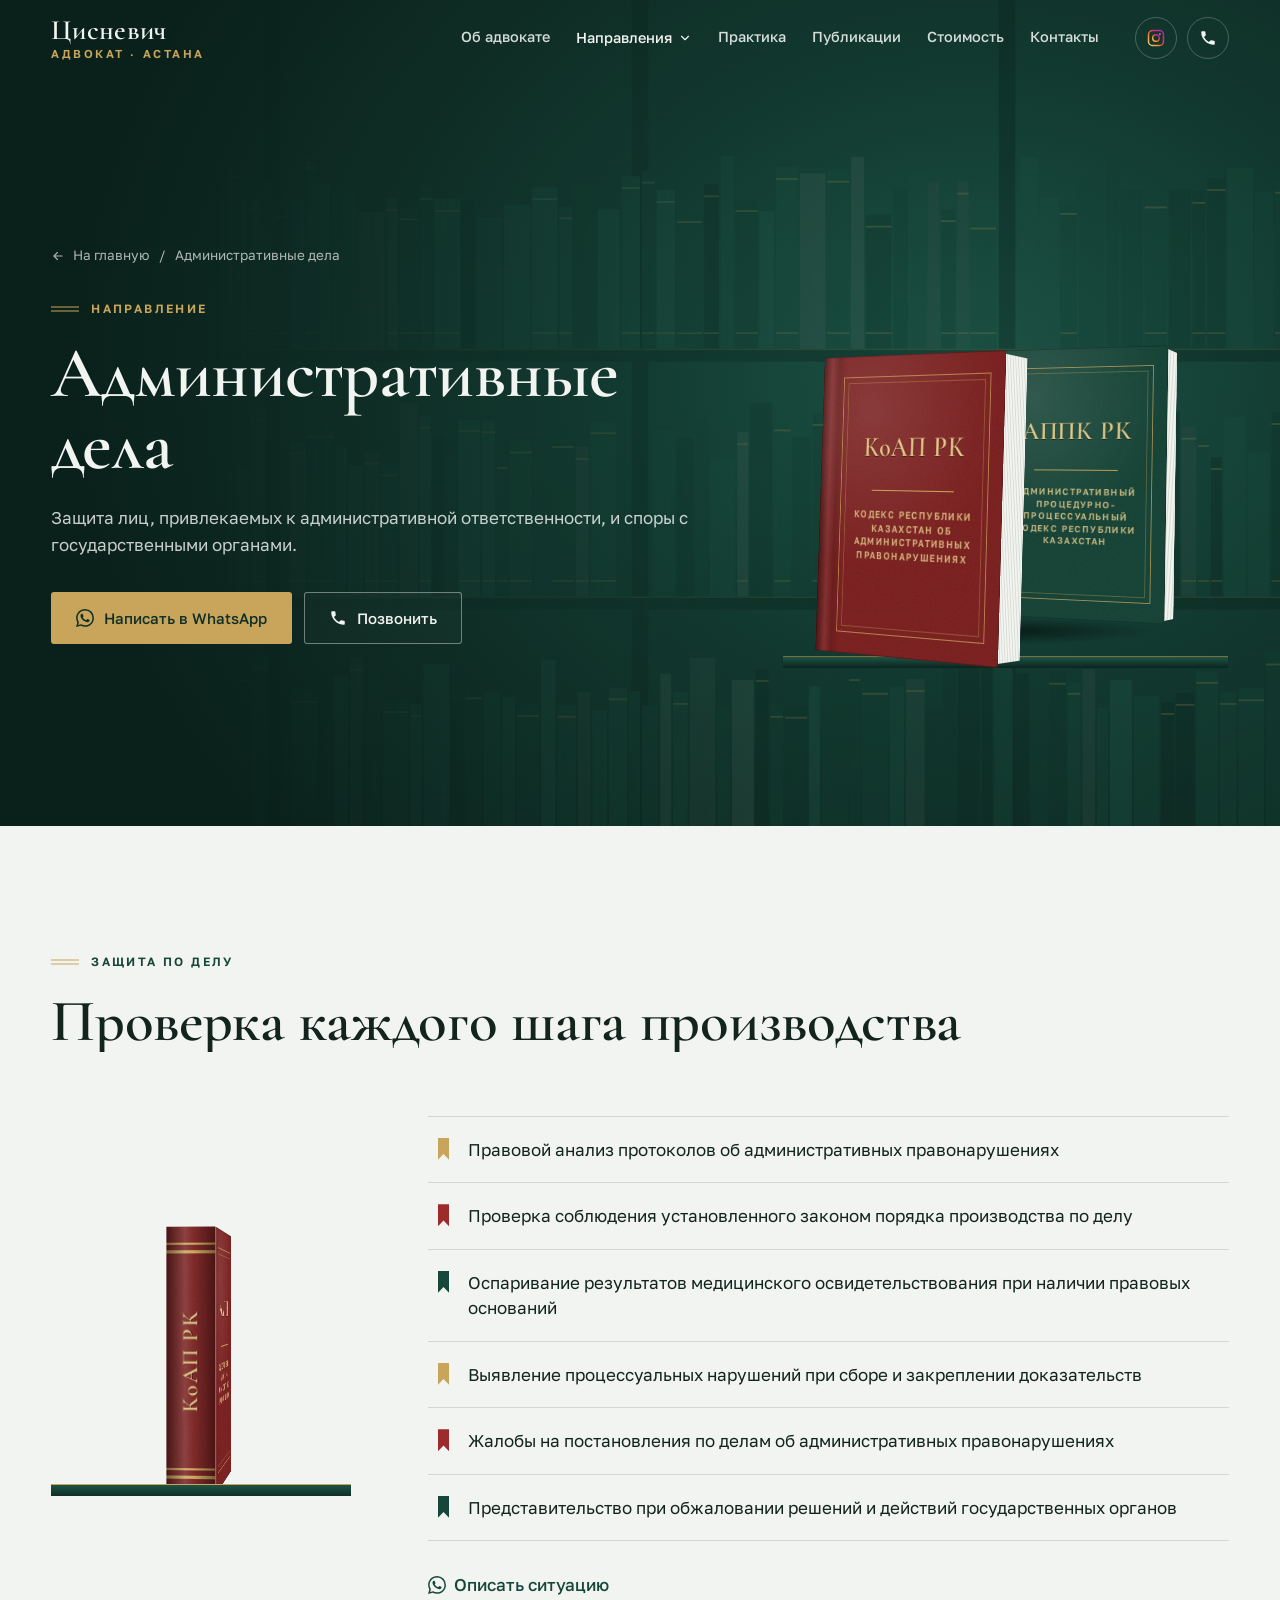
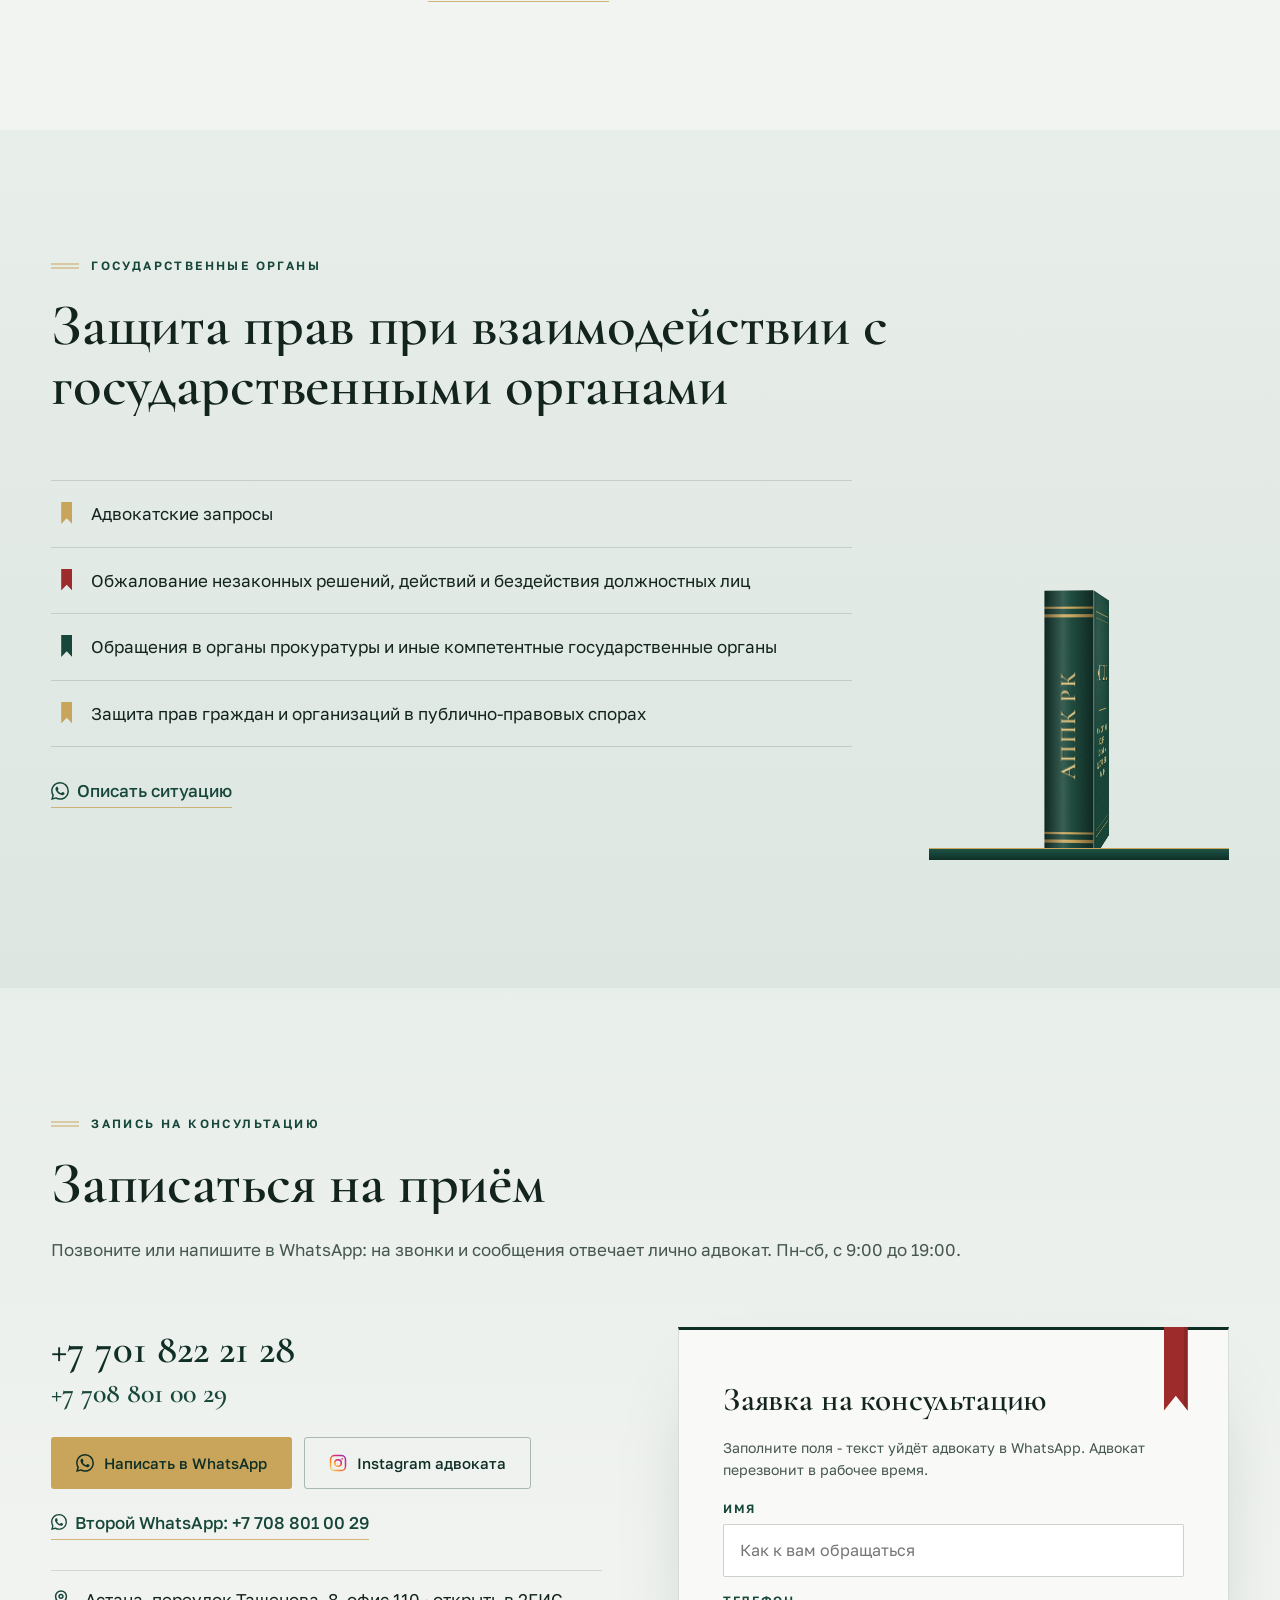
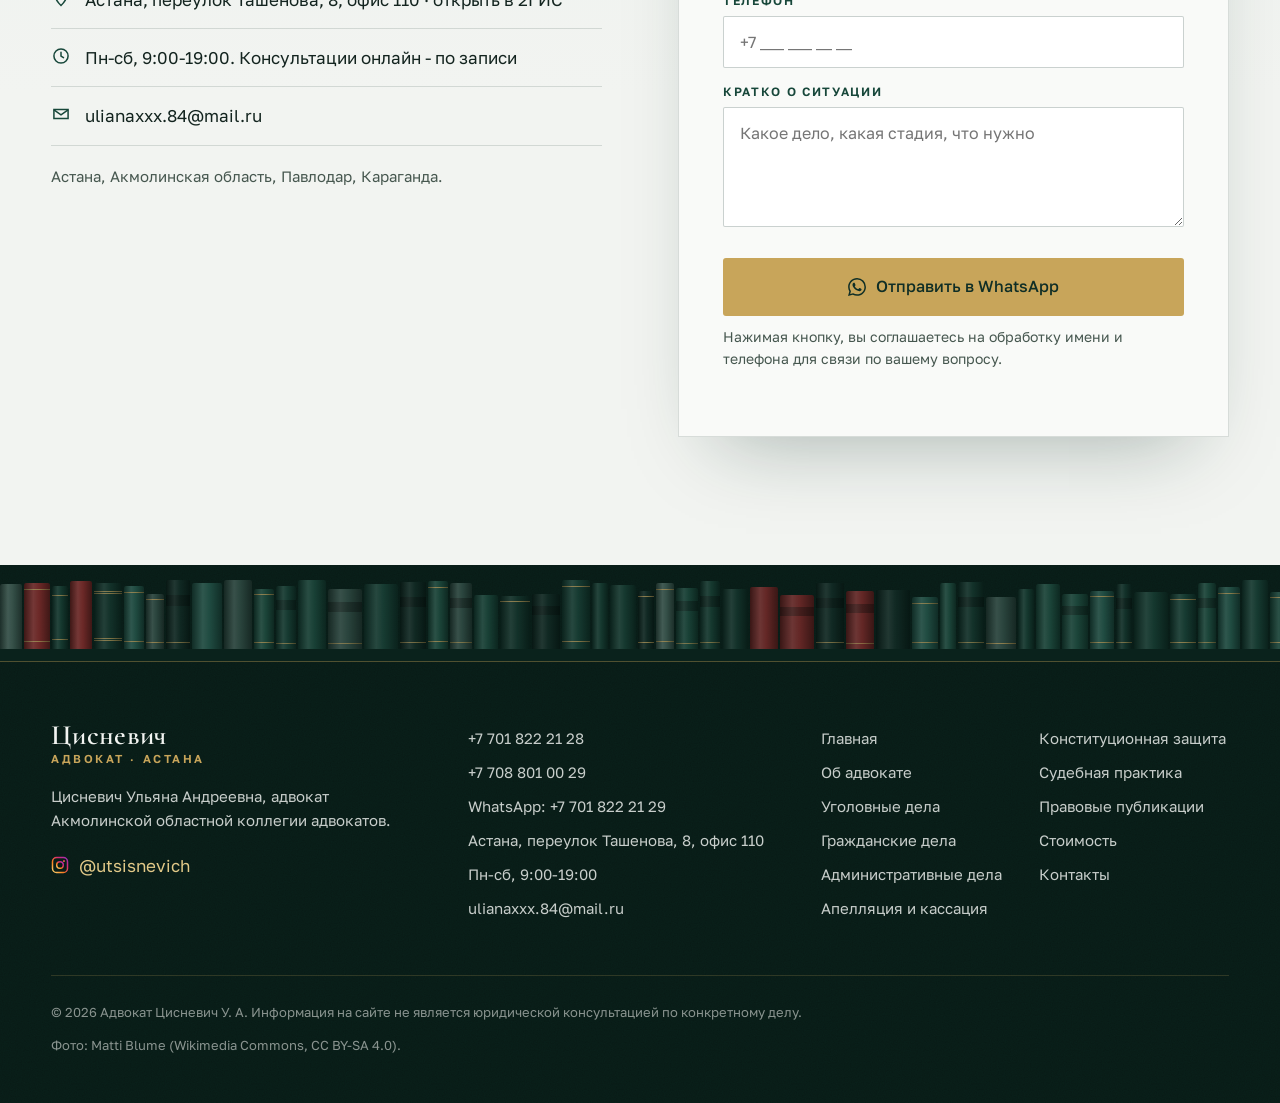
==== commit c49f9b11: "Шрифты без блокировки отрисовки" ====
--- a/administrativnye-dela/index.html
+++ b/administrativnye-dela/index.html
@@ -26,7 +26,9 @@
 <link rel="apple-touch-icon" href="../assets/apple-touch-icon.png">
 <link rel="preconnect" href="https://fonts.googleapis.com">
 <link rel="preconnect" href="https://fonts.gstatic.com" crossorigin>
-<link rel="stylesheet" href="https://fonts.googleapis.com/css2?family=Cormorant+Garamond:ital,wght@0,500;0,600;0,700;1,500;1,600&family=Golos+Text:wght@400;500;600&display=swap">
+<link rel="preload" as="style" href="https://fonts.googleapis.com/css2?family=Cormorant+Garamond:ital,wght@0,500;0,600;0,700;1,500;1,600&family=Golos+Text:wght@400;500;600&display=swap">
+<link rel="stylesheet" href="https://fonts.googleapis.com/css2?family=Cormorant+Garamond:ital,wght@0,500;0,600;0,700;1,500;1,600&family=Golos+Text:wght@400;500;600&display=swap" media="print" onload="this.media='all'">
+<noscript><link rel="stylesheet" href="https://fonts.googleapis.com/css2?family=Cormorant+Garamond:ital,wght@0,500;0,600;0,700;1,500;1,600&family=Golos+Text:wght@400;500;600&display=swap"></noscript>
 <link rel="stylesheet" href="../styles.css?v=20261106-1">
 <script type="application/ld+json">
 {
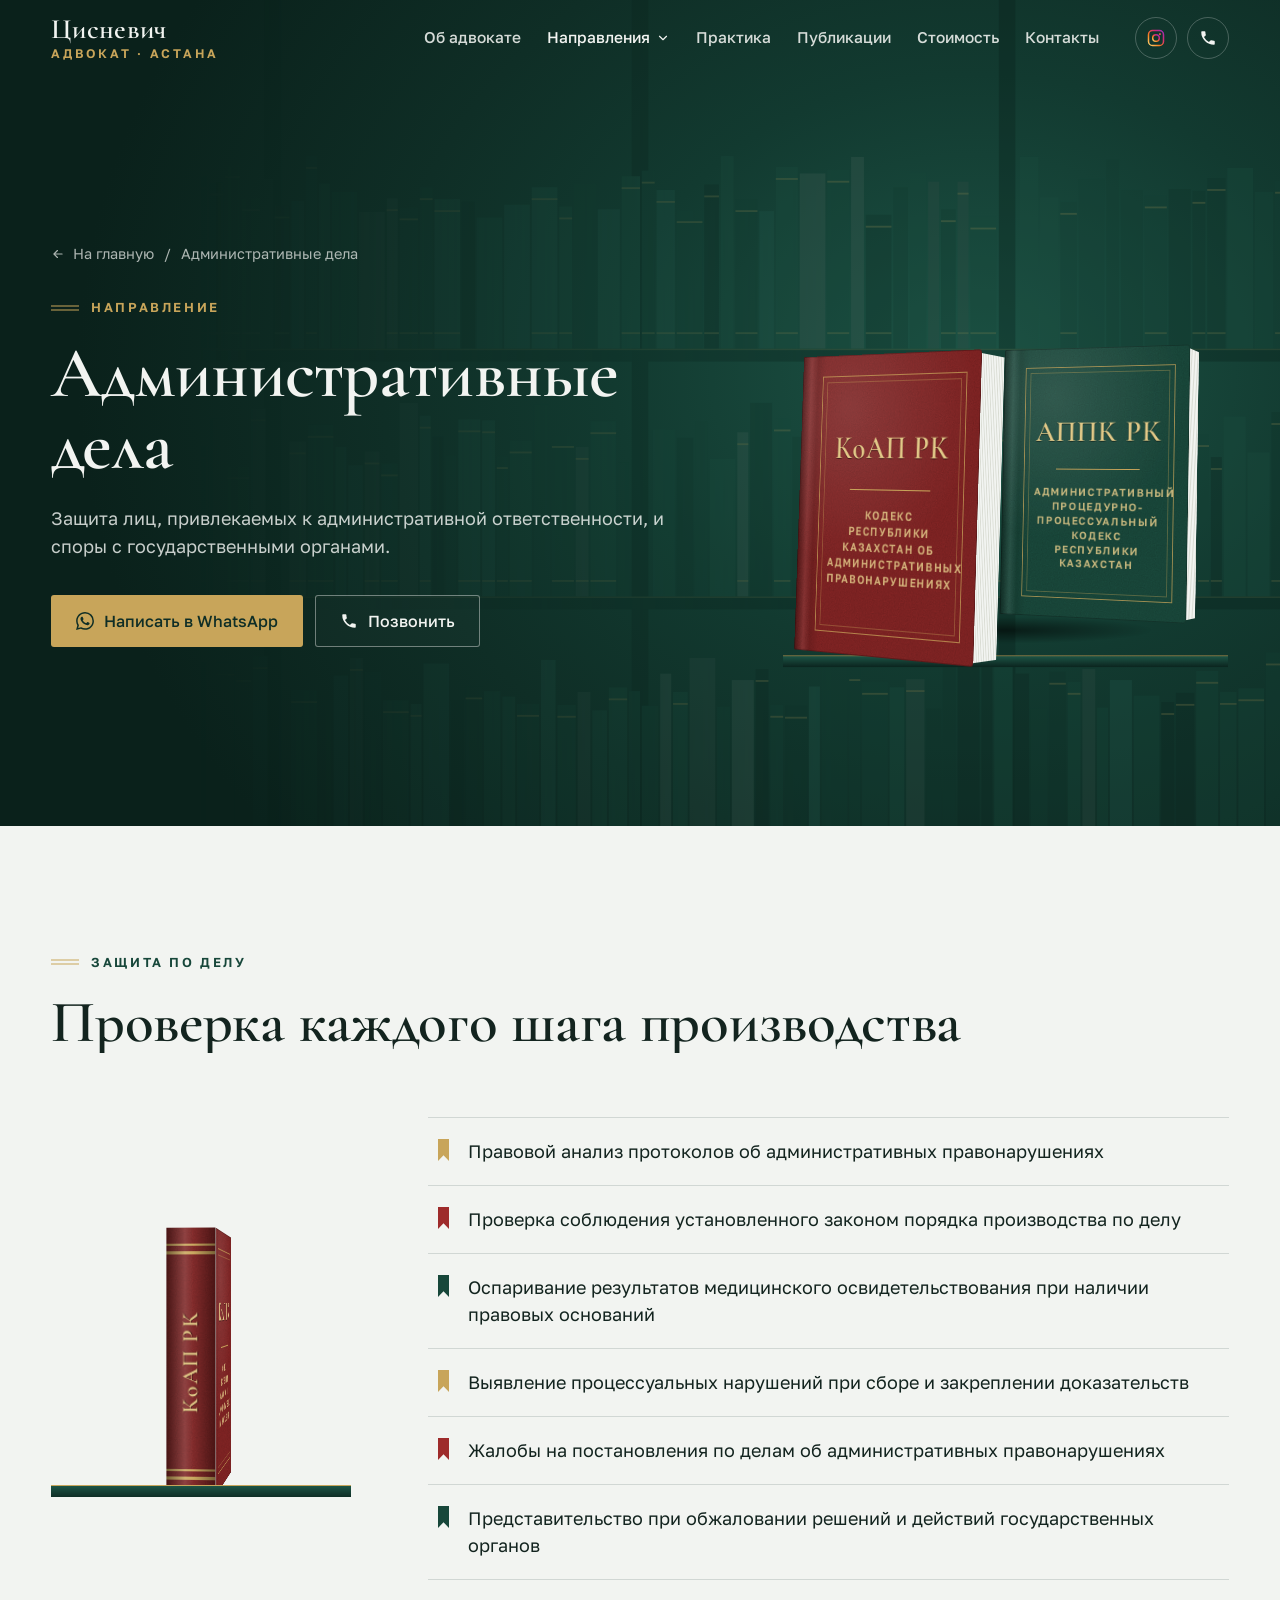
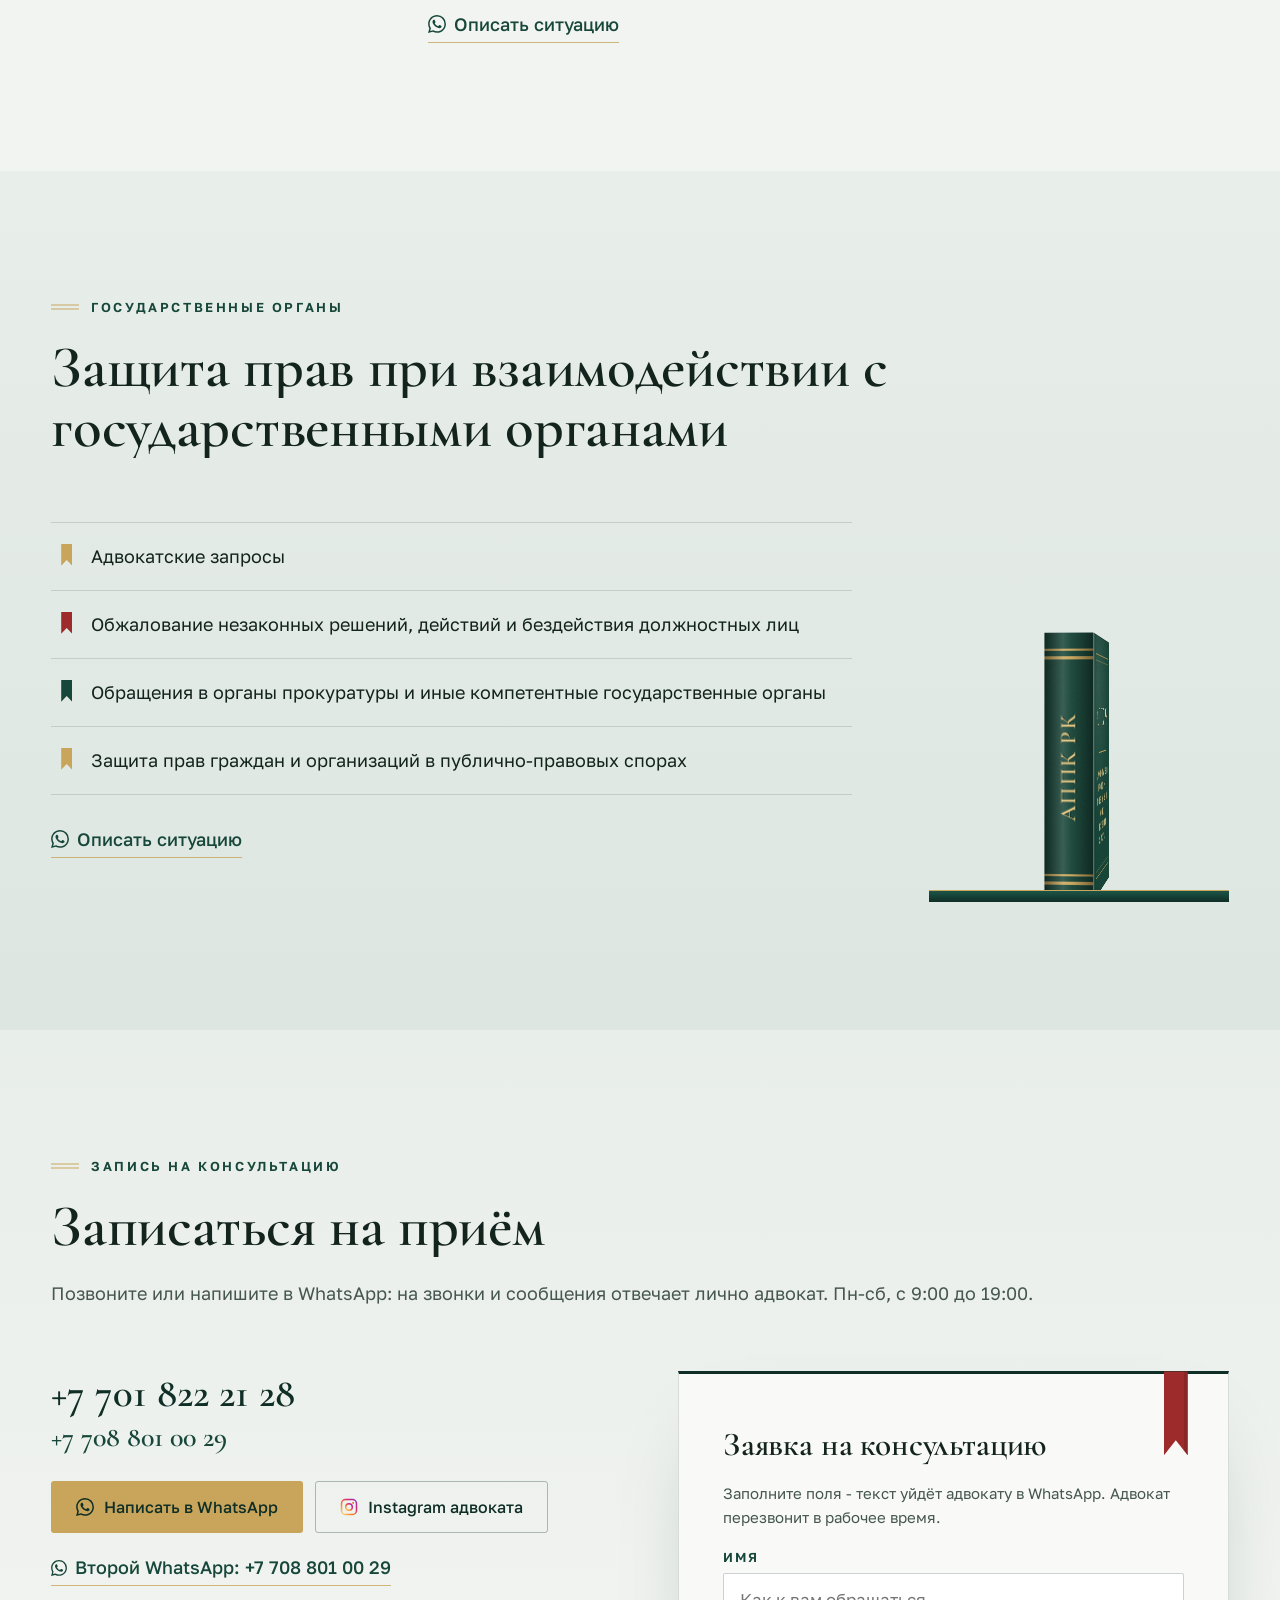
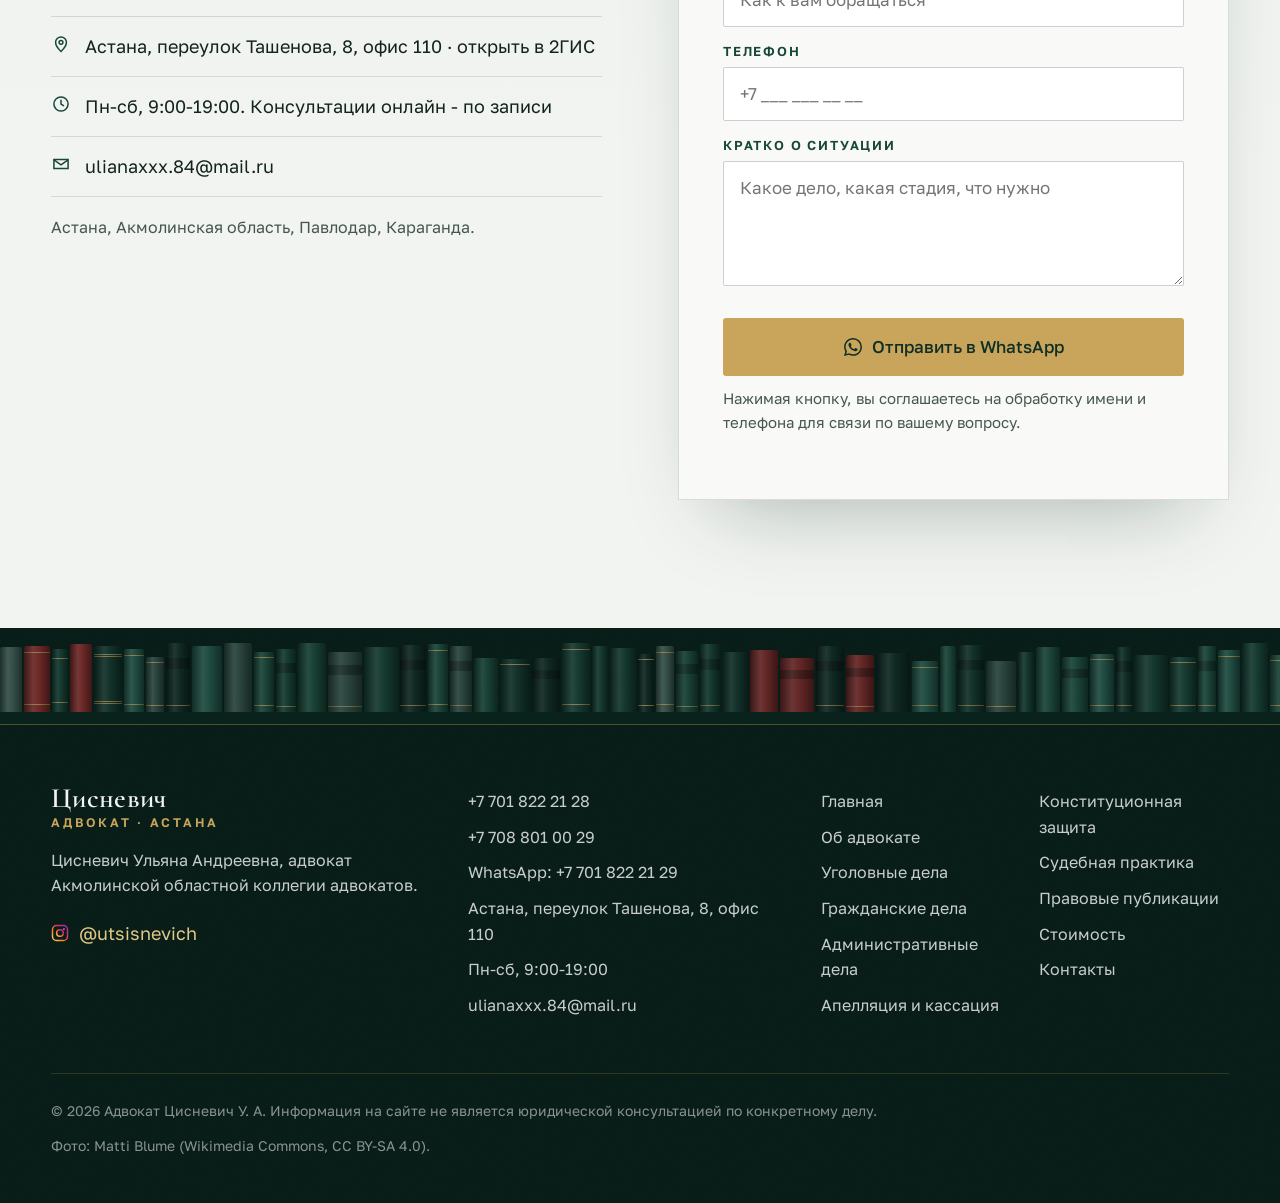
==== commit d5a513d1: "Анимации: книга проходит за текстом героя и заголовком, витрина без наложения обложек; шрифты и подп" ====
--- a/administrativnye-dela/index.html
+++ b/administrativnye-dela/index.html
@@ -29,7 +29,7 @@
 <link rel="preload" as="style" href="https://fonts.googleapis.com/css2?family=Cormorant+Garamond:ital,wght@0,500;0,600;0,700;1,500;1,600&family=Golos+Text:wght@400;500;600&display=swap">
 <link rel="stylesheet" href="https://fonts.googleapis.com/css2?family=Cormorant+Garamond:ital,wght@0,500;0,600;0,700;1,500;1,600&family=Golos+Text:wght@400;500;600&display=swap" media="print" onload="this.media='all'">
 <noscript><link rel="stylesheet" href="https://fonts.googleapis.com/css2?family=Cormorant+Garamond:ital,wght@0,500;0,600;0,700;1,500;1,600&family=Golos+Text:wght@400;500;600&display=swap"></noscript>
-<link rel="stylesheet" href="../styles.css?v=20261106-1">
+<link rel="stylesheet" href="../styles.css?v=20261106-8">
 <script type="application/ld+json">
 {
  "@context": "https://schema.org",
@@ -214,10 +214,10 @@
   <a class="st-ig" href="https://www.instagram.com/utsisnevich/" target="_blank" rel="noopener" aria-label="Instagram"><svg width="20" height="20" aria-hidden="true"><use href="#ic-ig"/></svg></a>
 </nav>
 
-<script src="../assets/vendor/gsap.min.js?v=20261106-1" defer></script>
-<script src="../assets/vendor/ScrollTrigger.min.js?v=20261106-1" defer></script>
-<script src="../assets/vendor/SplitText.min.js?v=20261106-1" defer></script>
-<script src="../assets/vendor/lenis.min.js?v=20261106-1" defer></script>
-<script src="../script.js?v=20261106-1" defer></script>
+<script src="../assets/vendor/gsap.min.js?v=20261106-8" defer></script>
+<script src="../assets/vendor/ScrollTrigger.min.js?v=20261106-8" defer></script>
+<script src="../assets/vendor/SplitText.min.js?v=20261106-8" defer></script>
+<script src="../assets/vendor/lenis.min.js?v=20261106-8" defer></script>
+<script src="../script.js?v=20261106-8" defer></script>
 </body>
 </html>
--- a/styles.css
+++ b/styles.css
@@ -15,7 +15,7 @@
 html{-webkit-text-size-adjust:100%;scroll-padding-top:calc(var(--hdr) + 12px)}
 html.lenis,html.lenis body{height:auto}
 .lenis.lenis-smooth{scroll-behavior:auto!important}
-body{margin:0;font:400 17px/1.6 var(--sans);color:var(--text);background:var(--ivory);-webkit-font-smoothing:antialiased;overflow-x:clip}
+body{margin:0;font:400 18px/1.6 var(--sans);color:var(--text);background:var(--ivory);-webkit-font-smoothing:antialiased;overflow-x:clip}
 img{max-width:100%;display:block}
 a{color:inherit}
 h1,h2,h3{font-family:var(--serif);font-weight:600;margin:0;letter-spacing:-.005em}
@@ -27,7 +27,7 @@
 .wrap{width:min(1320px,100% - 2*clamp(20px,4vw,56px));margin-inline:auto}
 
 /* ---------- кнопки и ссылки ---------- */
-.btn{display:inline-flex;align-items:center;justify-content:center;gap:10px;min-height:52px;padding:0 24px;border-radius:3px;font:500 15px/1.2 var(--sans);text-decoration:none;border:1px solid transparent;cursor:pointer;transition:background var(--t1) var(--ease),color var(--t1) var(--ease),border-color var(--t1) var(--ease),transform var(--t2) var(--ease),box-shadow var(--t2) var(--ease);white-space:nowrap}
+.btn{display:inline-flex;align-items:center;justify-content:center;gap:10px;min-height:52px;padding:0 24px;border-radius:3px;font:500 16px/1.2 var(--sans);text-decoration:none;border:1px solid transparent;cursor:pointer;transition:background var(--t1) var(--ease),color var(--t1) var(--ease),border-color var(--t1) var(--ease),transform var(--t2) var(--ease),box-shadow var(--t2) var(--ease);white-space:nowrap}
 .btn svg{flex-shrink:0}
 .btn-gold{background:var(--gold);color:var(--ink)}
 .btn-gold:hover{background:var(--gold2);transform:translateY(-2px);box-shadow:0 14px 30px -12px rgba(200,165,90,.7)}
@@ -36,16 +36,16 @@
 .btn-line{border-color:rgba(15,46,38,.3);color:var(--ink)}
 .btn-line:hover{border-color:var(--ink);background:var(--ink);color:var(--ivory)}
 .btn:active{transform:translateY(0) scale(.98)}
-.btn-big{width:100%;min-height:58px;font-size:16px}
+.btn-big{width:100%;min-height:58px;font-size:17px}
 .tlink{display:inline-flex;align-items:center;gap:8px;font-weight:500;text-decoration:none;color:var(--mal);border-bottom:1px solid rgba(200,165,90,.8);padding-bottom:3px;transition:gap var(--t2) var(--ease),color var(--t1)}
 .tlink:hover{gap:14px;color:var(--ink)}
 .t-green .tlink{color:var(--gold2)}
 
-.kick{display:flex;align-items:center;gap:12px;font:600 12px/1.3 var(--sans);letter-spacing:.2em;text-transform:uppercase;color:var(--mal);margin-bottom:22px}
+.kick{display:flex;align-items:center;gap:12px;font:600 13px/1.3 var(--sans);letter-spacing:.2em;text-transform:uppercase;color:var(--mal);margin-bottom:22px}
 .kband{color:var(--gold);flex-shrink:0}
 .hero .kick,.phero .kick,.t-green .kick{color:var(--gold)}
 .head h2{font-size:clamp(38px,4.6vw,74px);line-height:1.02}
-.head .lead{margin-top:22px;font-size:clamp(17px,1.3vw,19px);color:var(--muted)}
+.head .lead{margin-top:22px;font-size:clamp(18px,1.3vw,20px);color:var(--muted)}
 .head{margin-bottom:clamp(40px,5vw,72px)}
 .t-green .head .lead{color:rgba(242,244,241,.75)}
 
@@ -56,9 +56,9 @@
 .hdr.scrolled.on-light{background:var(--ivory);color:var(--ink);box-shadow:0 1px 0 var(--line)}
 .brand{display:flex;flex-direction:column;text-decoration:none;line-height:1;flex-shrink:0;position:relative;z-index:2}
 .brand-n{font:600 28px/1 var(--serif);letter-spacing:.01em}
-.brand-s{font:600 11.5px/1 var(--sans);letter-spacing:.22em;text-transform:uppercase;color:var(--gold);margin-top:5px}
+.brand-s{font:600 12.5px/1 var(--sans);letter-spacing:.22em;text-transform:uppercase;color:var(--gold);margin-top:5px}
 .on-light .brand-s{color:var(--mal)}
-.nav{display:flex;align-items:center;gap:26px;margin-left:auto;font:500 14.5px/1 var(--sans)}
+.nav{display:flex;align-items:center;gap:26px;margin-left:auto;font:500 15.5px/1 var(--sans)}
 .nav>a,.dd-btn{text-decoration:none;opacity:.88;padding:8px 0;border-bottom:1px solid transparent;transition:opacity var(--t1),color var(--t1),border-color var(--t1)}
 .nav>a:hover,.dd-btn:hover{opacity:1;color:var(--gold)}
 .on-light .nav>a:hover,.on-light .dd-btn:hover{color:var(--mal)}
@@ -69,14 +69,14 @@
 .dd.open .dd-btn svg{transform:rotate(180deg)}
 .dd-list{position:absolute;top:calc(100% + 14px);left:-20px;min-width:270px;background:var(--paper);color:var(--ink);padding:10px;border-radius:0;box-shadow:0 24px 60px -18px rgba(10,33,27,.55);border-top:2px solid var(--gold);opacity:0;visibility:hidden;transform:translateY(-6px);transition:opacity var(--t2) var(--ease),transform var(--t2) var(--ease),visibility 0s var(--t2)}
 .dd.open .dd-list{opacity:1;visibility:visible;transform:none;transition-delay:0s}
-.dd-list a{display:block;padding:11px 14px;text-decoration:none;border-radius:2px;font-size:15px}
+.dd-list a{display:block;padding:11px 14px;text-decoration:none;border-radius:2px;font-size:16px}
 .dd-list a:hover,.dd-list a[aria-current]{background:var(--sage2);color:var(--mal)}
 .hdr-right{display:flex;align-items:center;gap:10px;margin-left:8px}
 .ico{display:grid;place-items:center;width:42px;height:42px;border:1px solid rgba(242,244,241,.25);border-radius:50%;flex-shrink:0;transition:border-color var(--t1)}
 .on-light .ico{border-color:var(--line)}
 .ico:hover{border-color:var(--gold)}
 .ico-tel{display:none}
-.hdr-tel{font:600 15px/1 var(--sans);text-decoration:none;white-space:nowrap;letter-spacing:.01em;padding-left:6px}
+.hdr-tel{font:600 16px/1 var(--sans);text-decoration:none;white-space:nowrap;letter-spacing:.01em;padding-left:6px}
 .hdr-tel:hover{color:var(--gold)}
 .burger{display:none;width:46px;height:46px;border:0;background:none;color:inherit;cursor:pointer;flex-shrink:0;position:relative;z-index:2}
 .burger span{position:absolute;left:11px;right:11px;height:1.5px;background:currentColor;transition:transform var(--t2) var(--ease),top var(--t2) var(--ease)}
@@ -88,7 +88,7 @@
 .menu-in{min-height:100%;display:flex;flex-direction:column;padding:calc(var(--hdr) + 20px) clamp(20px,6vw,48px) 40px}
 .menu-in>a{font:600 30px/1.15 var(--serif);text-decoration:none;padding:10px 0;border-bottom:1px solid rgba(200,165,90,.18);transform:translateY(12px);opacity:0;transition:transform var(--t2) var(--ease),opacity var(--t2) var(--ease)}
 .menu.open .menu-in>a{transform:none;opacity:1}
-.menu-in>a.sub{font:500 17px/1.3 var(--sans);padding:11px 0 11px 20px;color:rgba(242,244,241,.82)}
+.menu-in>a.sub{font:500 18px/1.3 var(--sans);padding:11px 0 11px 20px;color:rgba(242,244,241,.82)}
 .menu-in>a[aria-current]{color:var(--gold2)}
 .menu-foot{display:grid;gap:10px;margin-top:28px}
 .menu-open .hdr{background:transparent;color:var(--ivory);box-shadow:none}
@@ -108,11 +108,11 @@
 .f-tp{left:2px;width:calc(100% - 5px);height:calc(var(--bt) - 4px);top:calc(50% - (var(--bt) - 4px) / 2);transform:rotateX(90deg) translateZ(calc(var(--bh) / 2 - 3px));background:repeating-linear-gradient(0deg,#F2F4F1 0 2px,#D9DCD3 2px 3px)}
 .cv-frame{position:absolute;inset:7% 7% 7% 12%;border:1px solid rgba(200,165,90,.75);pointer-events:none}
 .cv-frame::after{content:"";position:absolute;inset:5px;border:1px solid rgba(200,165,90,.35)}
-.f-cv .cv-code{position:absolute;left:12%;right:7%;top:26%;text-align:center;font:600 13cqi/1 var(--serif);color:var(--gold2);letter-spacing:.03em;text-shadow:0 1px 0 rgba(0,0,0,.45)}
-.f-cv .cv-long{font-size:9cqi;top:30%}
+.f-cv .cv-code{position:absolute;left:12%;right:7%;top:26%;text-align:center;font:600 15cqi/1 var(--serif);color:var(--gold2);letter-spacing:.03em;text-shadow:0 1px 0 rgba(0,0,0,.45)}
+.f-cv .cv-long{font-size:10.5cqi;top:30%}
 .f-cv .cv-rule{position:absolute;left:30%;right:25%;top:45%;height:1px;background:var(--gold)}
 .f-cv .cv-rule-c{top:50%}
-.f-cv .cv-full{position:absolute;left:18%;right:13%;top:51%;text-align:center;font:600 4.6cqi/1.35 var(--sans);letter-spacing:.14em;text-transform:uppercase;color:rgba(226,201,136,.85)}
+.f-cv .cv-full{position:absolute;left:18%;right:13%;top:51%;text-align:center;font:600 5.4cqi/1.35 var(--sans);letter-spacing:.14em;text-transform:uppercase;color:rgba(226,201,136,.85)}
 
 /* ---------- герой главной ---------- */
 .hero{position:relative;z-index:3;overflow-x:clip;min-height:max(100svh,660px);color:var(--ivory);background:radial-gradient(70% 80% at 74% 42%,#1D5446 0,#123A30 38%,var(--ink) 62%,var(--ink2) 100%)}
@@ -140,10 +140,11 @@
 .bk.v3{--bands:none}
 .bk-l{text-decoration:none;display:flex;align-items:center;justify-content:center;transition:transform var(--t2) var(--ease),filter var(--t2);
   --bands:linear-gradient(180deg,transparent 6%,var(--gold) 6%,var(--gold) 7%,transparent 7%,transparent 9%,var(--gold) 9%,var(--gold) 10%,transparent 10%,transparent 90%,var(--gold) 90%,var(--gold) 91%,transparent 91%,transparent 93%,var(--gold) 93%,var(--gold) 94%,transparent 94%)}
-.bk-l[data-code=konst] .bk-t{font-size:calc(var(--w) * .36)}
-.bk-t{writing-mode:vertical-rl;transform:rotate(180deg);font:600 calc(var(--w) * .46)/1 var(--serif);color:var(--gold2);letter-spacing:.06em;white-space:nowrap;text-shadow:0 1px 0 rgba(0,0,0,.55)}
+.bk-l{container-type:size}
+.bk-l[data-code=konst] .bk-t{font-size:min(calc(var(--w) * .42),10.5cqh)}
+.bk-t{writing-mode:vertical-rl;transform:rotate(180deg);font:600 min(calc(var(--w) * .54),20cqh)/1 var(--serif);color:var(--gold2);letter-spacing:.06em;white-space:nowrap;text-shadow:0 1px 0 rgba(0,0,0,.55)}
 .bk-l:hover,.bk-l:focus-visible{transform:translateY(-9px);filter:brightness(1.15)}
-.bk-l::after{content:attr(title);position:absolute;left:calc(100% + 10px);top:18%;width:200px;padding:9px 12px;background:var(--paper);color:var(--ink);font:500 12.5px/1.35 var(--sans);border-left:2px solid var(--gold);opacity:0;transform:translateX(-6px);pointer-events:none;transition:opacity var(--t1),transform var(--t2) var(--ease);z-index:3}
+.bk-l::after{content:attr(title);position:absolute;left:calc(100% + 10px);top:18%;width:200px;padding:9px 12px;background:var(--paper);color:var(--ink);font:500 13.5px/1.35 var(--sans);border-left:2px solid var(--gold);opacity:0;transform:translateX(-6px);pointer-events:none;transition:opacity var(--t1),transform var(--t2) var(--ease);z-index:3}
 .g-r .bk-l::after{left:auto;right:calc(100% + 10px);border-left:0;border-right:2px solid var(--gold)}
 .bk-l:hover::after{opacity:1;transform:none}
 .g{overflow:visible;clip-path:inset(-40px 0 0 0)}
@@ -170,9 +171,9 @@
 .hero h1 .l1{font-size:clamp(64px,8.4vw,140px);line-height:.92;letter-spacing:-.015em}
 .hero h1 .l2{font-size:clamp(30px,3.2vw,54px);line-height:1.06;margin-top:.12em;font-weight:500}
 .motto{font:italic 500 clamp(21px,1.75vw,29px)/1.3 var(--serif);color:var(--gold2);margin-top:22px}
-.hero .lead{margin-top:14px;font-size:clamp(16px,1.15vw,18px);color:rgba(242,244,241,.8);max-width:36em}
+.hero .lead{margin-top:14px;font-size:clamp(17px,1.15vw,19px);color:rgba(242,244,241,.8);max-width:36em}
 .cta{display:flex;flex-wrap:wrap;gap:12px;margin-top:34px}
-.iglink{display:inline-flex;align-items:center;gap:9px;margin-top:24px;font-size:14px;color:rgba(242,244,241,.75);text-decoration:none;transition:color var(--t1),gap var(--t2) var(--ease)}
+.iglink{display:inline-flex;align-items:center;gap:9px;margin-top:24px;font-size:15px;color:rgba(242,244,241,.75);text-decoration:none;transition:color var(--t1),gap var(--t2) var(--ease)}
 .iglink:hover{color:var(--gold2);gap:13px}
 
 /* интро героя */
@@ -199,7 +200,7 @@
 .hero.off .glint,.hero.off .dust i,.hero.off .ly-glow span{animation-play-state:paused}
 
 /* летящая книга */
-.fly-layer{position:absolute;inset:0;pointer-events:none;z-index:4;perspective:1700px;perspective-origin:50% 30%}
+.fly-layer{position:absolute;inset:0;pointer-events:none;z-index:1;perspective:1700px;perspective-origin:50% 30%}
 .b3-fly{position:absolute;left:0;top:0;visibility:hidden;--ry:90deg}
 .fly-on .b3-fly{visibility:visible}
 .fly-on .fly-slot{visibility:hidden}
@@ -209,7 +210,8 @@
 .t-ivory{background:var(--ivory)}
 .t-sage{background:linear-gradient(180deg,var(--sage2),#DDE6E1)}
 .t-green{background:var(--noise),radial-gradient(90% 120% at 50% 0,#17473A,var(--ink) 60%,var(--ink2));color:var(--ivory)}
-.sec-dirs{z-index:1;overflow-x:clip;padding-top:clamp(96px,11vw,170px)}
+.sec-dirs .head{position:relative;z-index:5;background:var(--ivory);box-shadow:0 0 0 100vmax var(--ivory);clip-path:inset(0 -100vmax);padding-bottom:8px}
+.sec-dirs{overflow-x:clip;padding-top:clamp(96px,11vw,170px)}
 
 /* направления: обложки кодексов */
 .dcards{display:grid;grid-template-columns:repeat(3,minmax(0,1fr));gap:72px 40px;perspective:1800px}
@@ -224,11 +226,11 @@
 .cover:hover .cv,.cover:focus-visible .cv,.dc.peek .cv{transform:rotateY(-17deg);box-shadow:20px 0 40px -10px rgba(10,33,27,.45),0 28px 44px -26px rgba(10,33,27,.75)}
 .cv-orn{position:absolute;left:50%;top:31%;width:30%;transform:translate(-25%,-50%);fill:none;stroke:var(--gold);stroke-width:1;opacity:.5;transition:opacity var(--t2),transform .7s var(--ease)}
 .cover:hover .cv-orn{opacity:.85;transform:translate(-25%,-50%) rotate(45deg)}
-.cv-codes{position:relative;font:600 11.5px/1.3 var(--sans);letter-spacing:.2em;text-transform:uppercase;color:var(--gold)}
-.cv h3{position:relative;font-size:clamp(28px,2.5vw,40px);line-height:1.02;margin-top:auto;color:var(--ivory)}
+.cv-codes{position:relative;font:600 12.5px/1.3 var(--sans);letter-spacing:.2em;text-transform:uppercase;color:var(--gold)}
+.cv h3{position:relative;font-size:clamp(30px,2.7vw,44px);line-height:1.02;margin-top:auto;color:var(--ivory)}
 .cv .cv-rule{position:relative;display:block;width:56px;height:1px;background:var(--gold);margin:20px 0 16px}
-.cv p{position:relative;font-size:15px;line-height:1.55;color:rgba(242,244,241,.84)}
-.cv-go{position:relative;display:inline-flex;align-items:center;gap:8px;margin-top:22px;font:500 14px/1 var(--sans);color:var(--gold2);transition:gap var(--t2) var(--ease)}
+.cv p{position:relative;font-size:16px;line-height:1.55;color:rgba(242,244,241,.84)}
+.cv-go{position:relative;display:inline-flex;align-items:center;gap:8px;margin-top:22px;font:500 15px/1 var(--sans);color:var(--gold2);transition:gap var(--t2) var(--ease)}
 .cover:hover .cv-go{gap:14px}
 
 /* об адвокате на главной */
@@ -241,7 +243,7 @@
 
 .tx-grid{display:grid;grid-template-columns:minmax(0,1.25fr) minmax(0,1fr);gap:clamp(32px,5vw,80px);align-items:start}
 .tx-grid.solo{grid-template-columns:minmax(0,1fr)}
-.prose p{font-size:clamp(17px,1.25vw,19px);line-height:1.7;margin-bottom:1em}
+.prose p{font-size:clamp(18px,1.25vw,20px);line-height:1.7;margin-bottom:1em}
 .prose .tlink{margin-top:10px}
 .ticks li{position:relative;padding:16px 0 16px 34px;border-top:1px solid var(--line);font-weight:500}
 .ticks li:last-child{border-bottom:1px solid var(--line)}
@@ -260,7 +262,7 @@
 .q-wrap .kick{justify-content:center}
 .q{margin:0 auto;max-width:22ch;font:italic 500 clamp(34px,4.6vw,76px)/1.12 var(--serif);color:var(--gold2);text-shadow:0 1px 0 rgba(0,0,0,.55),0 -1px 0 rgba(255,255,255,.06)}
 .sec-quote .q{max-width:15em}
-.q-sub{max-width:46em;margin:28px auto 0;color:rgba(242,244,241,.78);font-size:clamp(16px,1.2vw,18px)}
+.q-sub{max-width:46em;margin:28px auto 0;color:rgba(242,244,241,.78);font-size:clamp(17px,1.2vw,19px)}
 .inner .sec-quote .q{font-size:clamp(28px,3.2vw,50px);max-width:30ch}
 
 /* шаги */
@@ -274,7 +276,7 @@
 .steps .node{display:block;width:13px;height:13px;border-radius:50%;border:1.5px solid var(--gold);background:var(--ivory);margin:15px 0 26px;transition:background var(--t2),transform var(--t2) var(--ease)}
 .steps li.on .node{background:var(--gold);transform:scale(1.25)}
 .steps h3{font-size:clamp(25px,2vw,31px);line-height:1.1;margin-bottom:10px}
-.steps p{font-size:15.5px;color:var(--muted)}
+.steps p{font-size:16.5px;color:var(--muted)}
 
 /* контакты и форма */
 .sec-ct{background:linear-gradient(180deg,var(--sage2),var(--ivory) 60%)}
@@ -289,19 +291,19 @@
 .ct-list svg{color:var(--mal);flex-shrink:0;margin-top:2px}
 .ct-list a{text-decoration:none}
 .ct-list a:hover{color:var(--mal);text-decoration:underline;text-decoration-color:var(--gold)}
-.ct-geo{margin-top:18px;color:var(--muted);font-size:15px}
+.ct-geo{margin-top:18px;color:var(--muted);font-size:16px}
 .form{position:relative;background:var(--paper);padding:clamp(28px,3.4vw,48px);border:1px solid var(--line);border-top:3px solid var(--ink);box-shadow:0 40px 80px -40px rgba(15,46,38,.35)}
 .form-ribbon{position:absolute;top:-3px;right:40px;width:24px;height:84px;background:var(--red);clip-path:polygon(0 0,100% 0,100% 100%,50% 82%,0 100%);box-shadow:inset -4px 0 0 rgba(0,0,0,.12)}
 .form h3{font-size:clamp(30px,2.6vw,40px);padding-right:50px}
-.form .fnote{font-size:14px;color:var(--muted);margin:10px 0 22px}
-.form label{display:block;font:600 12px/1 var(--sans);letter-spacing:.14em;text-transform:uppercase;color:var(--mal);margin:18px 0 9px}
-.form input,.form textarea{width:100%;font:400 16px/1.4 var(--sans);color:var(--text);background:#fff;border:1px solid rgba(15,46,38,.22);border-radius:2px;padding:14px 16px;transition:border-color var(--t1),box-shadow var(--t2) var(--ease)}
+.form .fnote{font-size:15px;color:var(--muted);margin:10px 0 22px}
+.form label{display:block;font:600 13px/1 var(--sans);letter-spacing:.14em;text-transform:uppercase;color:var(--mal);margin:18px 0 9px}
+.form input,.form textarea{width:100%;font:400 17px/1.4 var(--sans);color:var(--text);background:#fff;border:1px solid rgba(15,46,38,.22);border-radius:2px;padding:14px 16px;transition:border-color var(--t1),box-shadow var(--t2) var(--ease)}
 .form textarea{resize:vertical;min-height:110px}
 .form input:focus,.form textarea:focus{outline:none;border-color:var(--gold);box-shadow:0 0 0 4px rgba(200,165,90,.2)}
 .form .bad{border-color:var(--red)}
 .form .btn-big{margin-top:24px}
-.form .fnote:last-of-type{margin:14px 0 0;font-size:12.5px}
-.ferr{color:var(--red);font-size:14px;margin-top:14px}
+.form .fnote:last-of-type{margin:14px 0 0;font-size:13.5px}
+.ferr{color:var(--red);font-size:15px;margin-top:14px}
 .thanks{margin-top:16px;padding:14px 16px;background:var(--sage2);border-left:3px solid var(--gold);font-weight:500}
 .hp{position:absolute;left:-9999px;width:1px;height:1px;overflow:hidden}
 
@@ -310,15 +312,15 @@
 .phero-far{position:absolute;inset:0;opacity:.32;-webkit-mask-image:linear-gradient(90deg,transparent 15%,#000 65%);mask-image:linear-gradient(90deg,transparent 15%,#000 65%)}
 .phero-far svg{width:100%;height:100%}
 .phero-in{position:relative;display:grid;grid-template-columns:minmax(0,1.2fr) minmax(0,.8fr);gap:clamp(32px,5vw,80px);align-items:center;min-height:min(62svh,600px)}
-.crumbs{display:flex;align-items:center;gap:10px;font-size:13.5px;color:rgba(242,244,241,.7);margin-bottom:34px;flex-wrap:wrap}
+.crumbs{display:flex;align-items:center;gap:10px;font-size:14.5px;color:rgba(242,244,241,.7);margin-bottom:34px;flex-wrap:wrap}
 .crumbs a{display:inline-flex;align-items:center;gap:8px;text-decoration:none}
 .crumbs a:hover{color:var(--gold2)}
 .phero h1{font-size:clamp(46px,5.6vw,92px);line-height:1;letter-spacing:-.01em}
-.phero .lead{margin-top:22px;font-size:clamp(17px,1.3vw,20px);color:rgba(242,244,241,.82);max-width:40em}
+.phero .lead{margin-top:22px;font-size:clamp(18px,1.3vw,21px);color:rgba(242,244,241,.82);max-width:40em}
 .phero-media{position:relative;display:flex;justify-content:center;align-items:flex-end}
 .vitr{position:relative;width:100%;height:clamp(340px,40vw,470px);perspective:1400px;transform-style:preserve-3d;display:flex;justify-content:center;align-items:flex-end;padding-bottom:28px}
 .b3-show{--bw:clamp(190px,17vw,250px);--bh:calc(var(--bw) * 1.38);--bt:calc(var(--bw) * .22);--ry:-32deg;--rx:3deg;flex-shrink:0}
-.b3-s1{margin-left:calc(var(--bw) * -.22);transform:translate3d(0,-18px,-170px);--ry:-24deg}
+.b3-s1{margin-left:calc(var(--bw) * -.02);transform:translate3d(0,-18px,-170px);--ry:-24deg}
 .vitr-shadow{position:absolute;left:12%;right:12%;bottom:12px;height:30px;border-radius:50%;background:radial-gradient(closest-side,rgba(0,0,0,.55),transparent);transform:translateZ(-200px)}
 .vitr::before{content:"";position:absolute;left:0;right:0;bottom:16px;height:12px;background:linear-gradient(180deg,#1D5446,#0B241E);border-top:1px solid rgba(200,165,90,.6)}
 .niche-sm{position:relative;left:auto;bottom:auto;transform:none;height:min(64svh,580px);margin:0 auto}
@@ -334,7 +336,7 @@
 .b3-side+.b3-side{margin-left:-118px;--ry:70deg;transform:translateZ(-60px)}
 .side-row{display:flex;align-items:flex-end;height:270px}
 .side-row .bk{--w:34px!important;margin-right:3px}
-.items li{position:relative;display:block;padding:20px 12px 20px 40px;border-top:1px solid var(--line);font-size:clamp(17px,1.25vw,19px);line-height:1.5;transition:background var(--t2) var(--ease)}
+.items li{position:relative;display:block;padding:20px 12px 20px 40px;border-top:1px solid var(--line);font-size:clamp(18px,1.25vw,20px);line-height:1.5;transition:background var(--t2) var(--ease)}
 .items li:last-child{border-bottom:1px solid var(--line)}
 .items .mk{left:10px;top:21px;transition:transform var(--t2) var(--ease);transform-origin:50% 0}
 .items li:hover{background:rgba(200,165,90,.09)}
@@ -349,18 +351,18 @@
 .facets .tab{position:absolute;top:-1px;left:26px;width:38px;height:9px;background:var(--gold)}
 .facets li:nth-child(even) .tab{background:var(--red)}
 .facets h3{font-size:clamp(24px,1.9vw,29px);line-height:1.1;margin-bottom:10px}
-.facets p{font-size:15.5px;color:var(--muted)}
+.facets p{font-size:16.5px;color:var(--muted)}
 
 .topics{display:grid;grid-template-columns:repeat(3,minmax(0,1fr));gap:0 36px}
 .topics li{border-top:2px solid var(--ink);padding:22px 0 34px}
-.tag{display:inline-block;font:600 11px/1 var(--sans);letter-spacing:.18em;text-transform:uppercase;color:var(--red);margin-bottom:12px}
+.tag{display:inline-block;font:600 12px/1 var(--sans);letter-spacing:.18em;text-transform:uppercase;color:var(--red);margin-bottom:12px}
 .topics h3{font-size:clamp(23px,1.8vw,28px);line-height:1.15}
 
 .posts{border-top:1px solid var(--line)}
 .post{border-bottom:1px solid var(--line)}
 .post summary{display:grid;grid-template-columns:minmax(0,200px) minmax(0,1fr) 40px;gap:24px;align-items:center;padding:28px 0;cursor:pointer;list-style:none}
 .post summary::-webkit-details-marker{display:none}
-.post-k{font:600 12px/1.3 var(--sans);letter-spacing:.16em;text-transform:uppercase;color:var(--mal)}
+.post-k{font:600 13px/1.3 var(--sans);letter-spacing:.16em;text-transform:uppercase;color:var(--mal)}
 .post-t{font:600 clamp(24px,2.2vw,34px)/1.1 var(--serif)}
 .post-x{position:relative;width:40px;height:40px;border:1px solid var(--line);border-radius:50%;transition:transform var(--t2) var(--ease),background var(--t1)}
 .post-x::before,.post-x::after{content:"";position:absolute;left:12px;right:12px;top:19px;height:1.5px;background:var(--ink)}
@@ -370,7 +372,7 @@
 .post summary:hover .post-t{color:var(--mal)}
 .post-b{padding:0 0 32px calc(200px + 24px)}
 .post-b ul{margin-bottom:20px}
-.post-b li{position:relative;padding:8px 0 8px 26px;font-size:17px}
+.post-b li{position:relative;padding:8px 0 8px 26px;font-size:18px}
 .post-b li::before{content:"";position:absolute;left:2px;top:17px;width:10px;height:1px;background:var(--gold)}
 
 .sec-cases{overflow:hidden}
@@ -381,10 +383,10 @@
 .case{background:rgba(242,244,241,.045);border:1px solid rgba(200,165,90,.32);padding:30px 26px}
 .case-top{display:flex;justify-content:space-between;gap:10px;align-items:center;margin-bottom:22px;flex-wrap:wrap}
 .ctab{font:600 clamp(22px,1.8vw,27px)/1.1 var(--serif);color:var(--ivory)}
-.draft{font:600 10.5px/1 var(--sans);letter-spacing:.16em;text-transform:uppercase;color:var(--ink);background:var(--gold);padding:6px 9px}
+.draft{font:600 11.5px/1 var(--sans);letter-spacing:.16em;text-transform:uppercase;color:var(--ink);background:var(--gold);padding:6px 9px}
 .case dl{margin:0}
 .case dl>div{padding:14px 0;border-top:1px solid rgba(200,165,90,.2)}
-.case dt{font:600 11px/1 var(--sans);letter-spacing:.16em;text-transform:uppercase;color:var(--gold);margin-bottom:8px}
+.case dt{font:600 12px/1 var(--sans);letter-spacing:.16em;text-transform:uppercase;color:var(--gold);margin-bottom:8px}
 .case dd{margin:0;color:rgba(242,244,241,.72);font-style:italic}
 .cases-foot{display:flex;align-items:center;gap:18px;margin-top:34px;flex-wrap:wrap}
 .nick{color:var(--gold2)}
@@ -394,13 +396,13 @@
   background-image:repeating-linear-gradient(45deg,transparent 0 14px,rgba(15,46,38,.035) 14px 15px)}
 .doc-frame{position:absolute;inset:14px;border:1px dashed rgba(15,46,38,.28)}
 .ph-cap b{display:block;font:600 24px/1.15 var(--serif);margin-bottom:8px}
-.ph-cap small{color:var(--muted);font-size:14px}
+.ph-cap small{color:var(--muted);font-size:15px}
 
 .about-grid{display:grid;grid-template-columns:minmax(0,240px) minmax(0,1fr);gap:clamp(36px,6vw,96px);align-items:start}
 .facts{display:grid;grid-template-columns:repeat(3,minmax(0,1fr));gap:18px;margin:34px 0 46px}
 .fact{border-top:2px solid var(--ink);padding-top:14px}
 .fact b{display:block;font:700 clamp(58px,6vw,92px)/.95 var(--serif);color:var(--mal)}
-.fact span{display:block;font-size:14.5px;color:var(--muted);margin-top:8px}
+.fact span{display:block;font-size:15.5px;color:var(--muted);margin-top:8px}
 .pr-h{font-size:clamp(28px,2.4vw,36px);margin-bottom:18px}
 .principles{display:flex;flex-wrap:wrap;gap:10px}
 .principles li{padding:11px 18px;border:1px solid rgba(15,46,38,.25);border-radius:2px;font-weight:500;background:var(--paper)}
@@ -411,14 +413,14 @@
 .foot-books{display:flex;align-items:flex-end;height:100%;padding-top:10px}
 .foot-in{display:grid;grid-template-columns:minmax(0,1.2fr) minmax(0,1fr) minmax(0,1.3fr);gap:40px;padding-top:60px}
 .foot-brand{display:flex;flex-direction:column;text-decoration:none;color:var(--ivory)}
-.foot-txt{margin-top:18px;font-size:15px;max-width:30em}
+.foot-txt{margin-top:18px;font-size:16px;max-width:30em}
 .foot-ig{display:inline-flex;align-items:center;gap:10px;margin-top:20px;text-decoration:none;color:var(--gold2)}
-.foot-ct li{padding:5px 0;font-size:15px}
+.foot-ct li{padding:5px 0;font-size:16px}
 .foot-ct a,.foot-nav a{text-decoration:none}
 .foot-ct a:hover,.foot-nav a:hover{color:var(--gold2)}
 .foot-nav ul{columns:2;column-gap:28px}
-.foot-nav li{padding:5px 0;font-size:15px;break-inside:avoid}
-.foot-copy,.foot-cred{grid-column:1/-1;font-size:13px;color:rgba(242,244,241,.55)}
+.foot-nav li{padding:5px 0;font-size:16px;break-inside:avoid}
+.foot-copy,.foot-cred{grid-column:1/-1;font-size:14px;color:rgba(242,244,241,.55)}
 .foot-copy{border-top:1px solid rgba(200,165,90,.2);padding-top:26px;margin-top:10px}
 .foot-cred{margin-top:-28px}
 
@@ -496,7 +498,7 @@
   .foot{padding-bottom:100px}
   .sticky{display:grid;grid-template-columns:1fr 1fr 58px;position:fixed;left:0;right:0;bottom:0;z-index:40;background:var(--ink2);border-top:1px solid rgba(200,165,90,.5);padding-bottom:env(safe-area-inset-bottom);transform:translateY(110%);transition:transform var(--t2) var(--ease)}
   .sticky.show{transform:none}
-  .sticky a{display:flex;align-items:center;justify-content:center;gap:9px;height:60px;color:var(--ivory);text-decoration:none;font-weight:600;font-size:15px}
+  .sticky a{display:flex;align-items:center;justify-content:center;gap:9px;height:60px;color:var(--ivory);text-decoration:none;font-weight:600;font-size:16px}
   .sticky .st-wa{background:var(--gold);color:var(--ink)}
 }
 /* мобильный герой: h1, лид и кнопки в первом экране (проход правил 06.11.2026) */
@@ -505,13 +507,13 @@
   .hero-in{margin-top:-6px;padding:0 0 40px}
   .r3{display:none}
   .row{height:40%}.r1{top:5%}.r2{top:52%}
-  .hero .kick{margin-bottom:10px;font-size:11px;letter-spacing:.16em}
+  .hero .kick{margin-bottom:10px;font-size:12px;letter-spacing:.16em}
   .hero h1 .l1{font-size:clamp(46px,12.5vw,76px)}
   .hero h1 .l2{font-size:clamp(23px,6.2vw,36px)}
-  .motto{font-size:clamp(17px,4.6vw,22px);margin-top:10px;line-height:1.25}
-  .hero .lead{margin-top:8px;font-size:15px;line-height:1.45}
+  .motto{font-size:clamp(18px,4.6vw,23px);margin-top:10px;line-height:1.25}
+  .hero .lead{margin-top:8px;font-size:16px;line-height:1.45}
   .cta{margin-top:16px;gap:8px}
-  .cta .btn{min-height:46px;padding:0 6px;font-size:14px;letter-spacing:-.005em}
+  .cta .btn{min-height:46px;padding:0 6px;font-size:15px;letter-spacing:-.005em}
   .cta .btn svg{flex-shrink:0}
   .cta .btn:not(:first-child){flex:1 1 0;min-width:0;white-space:normal;text-align:center;line-height:1.15}
   .iglink{margin-top:16px}
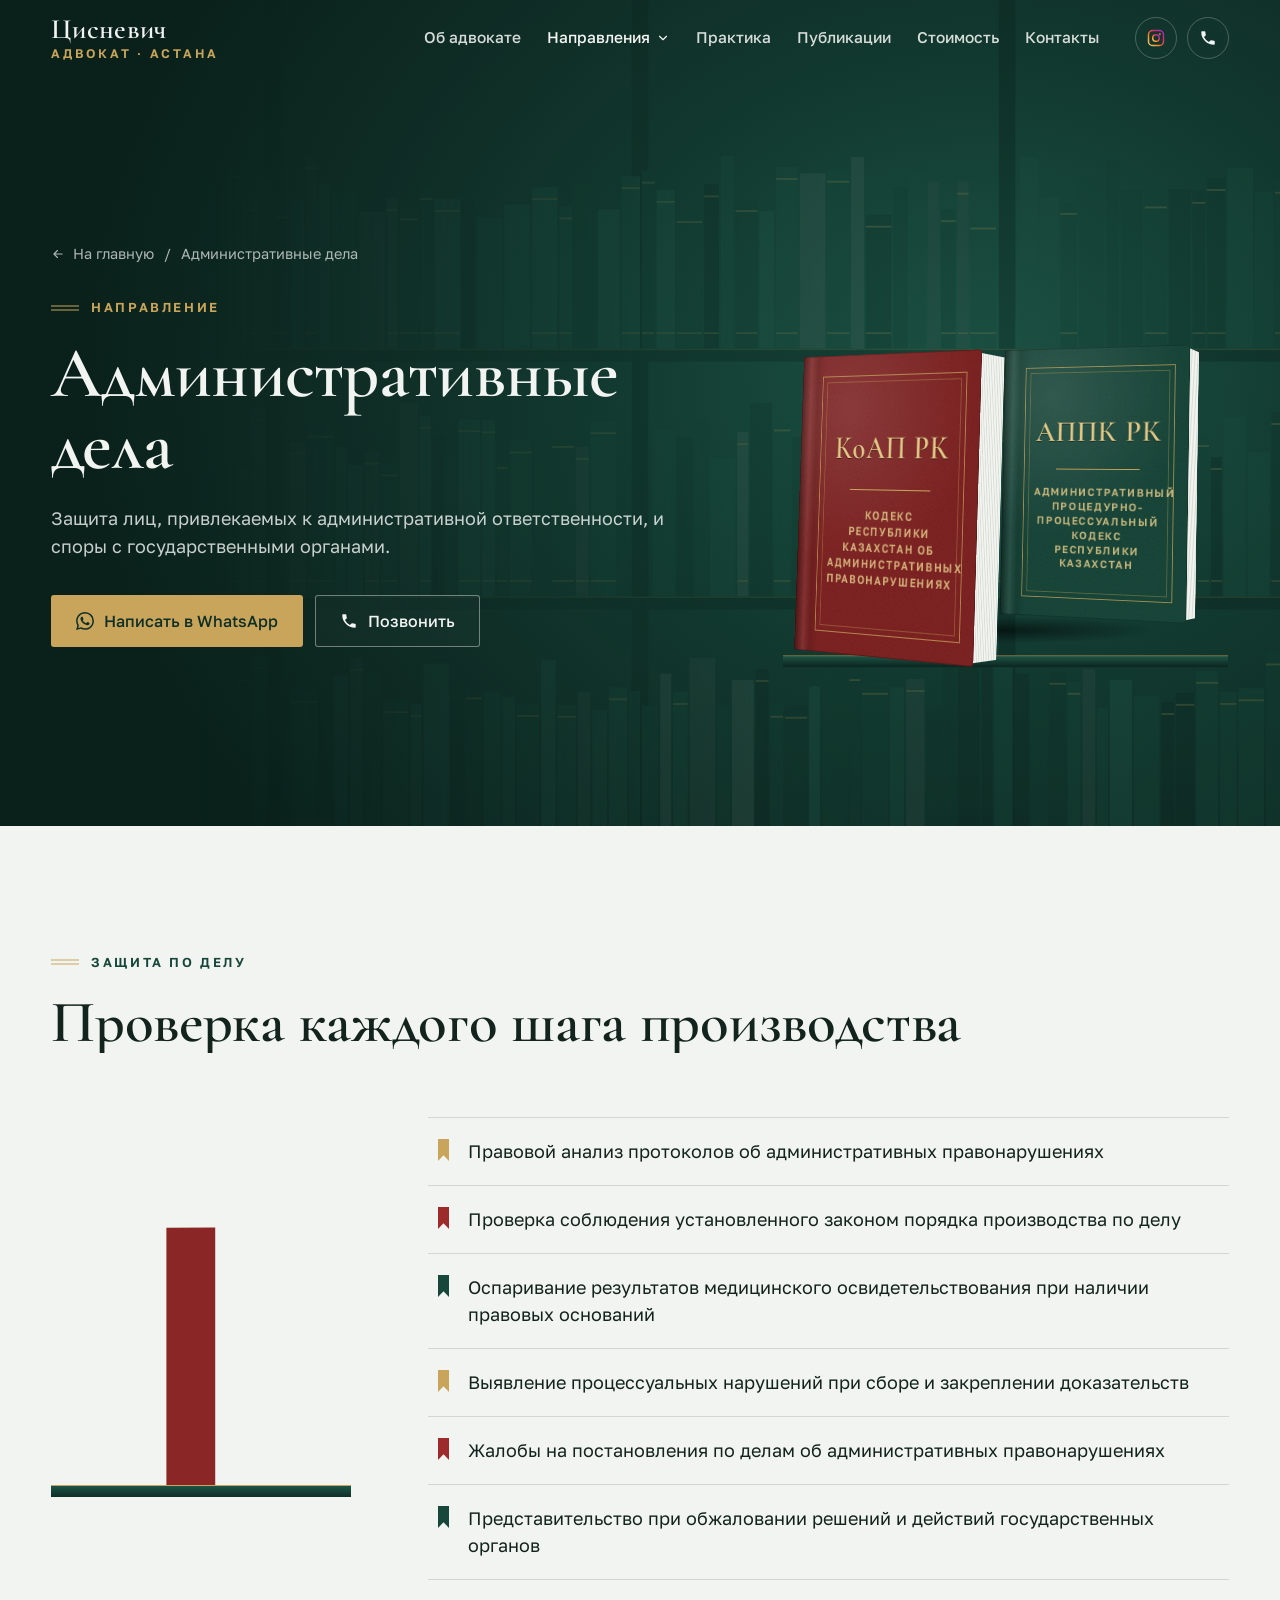
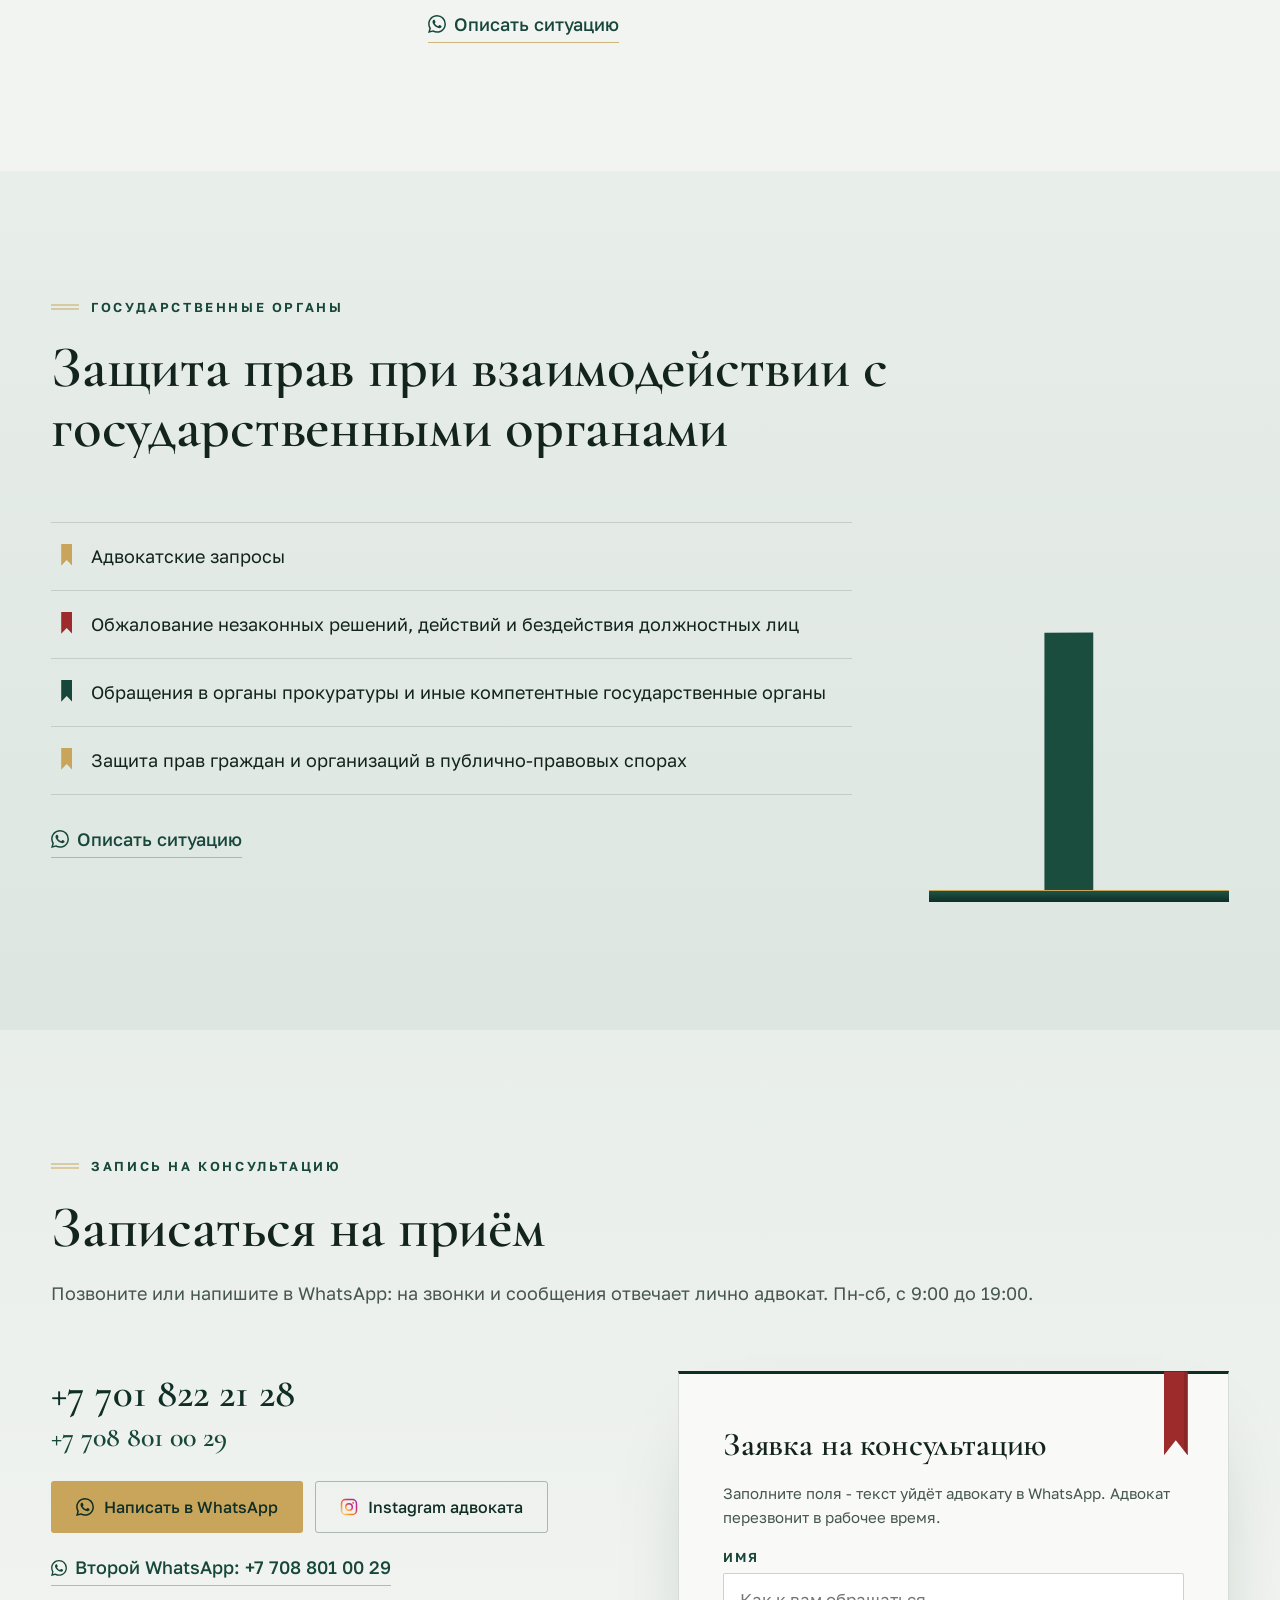
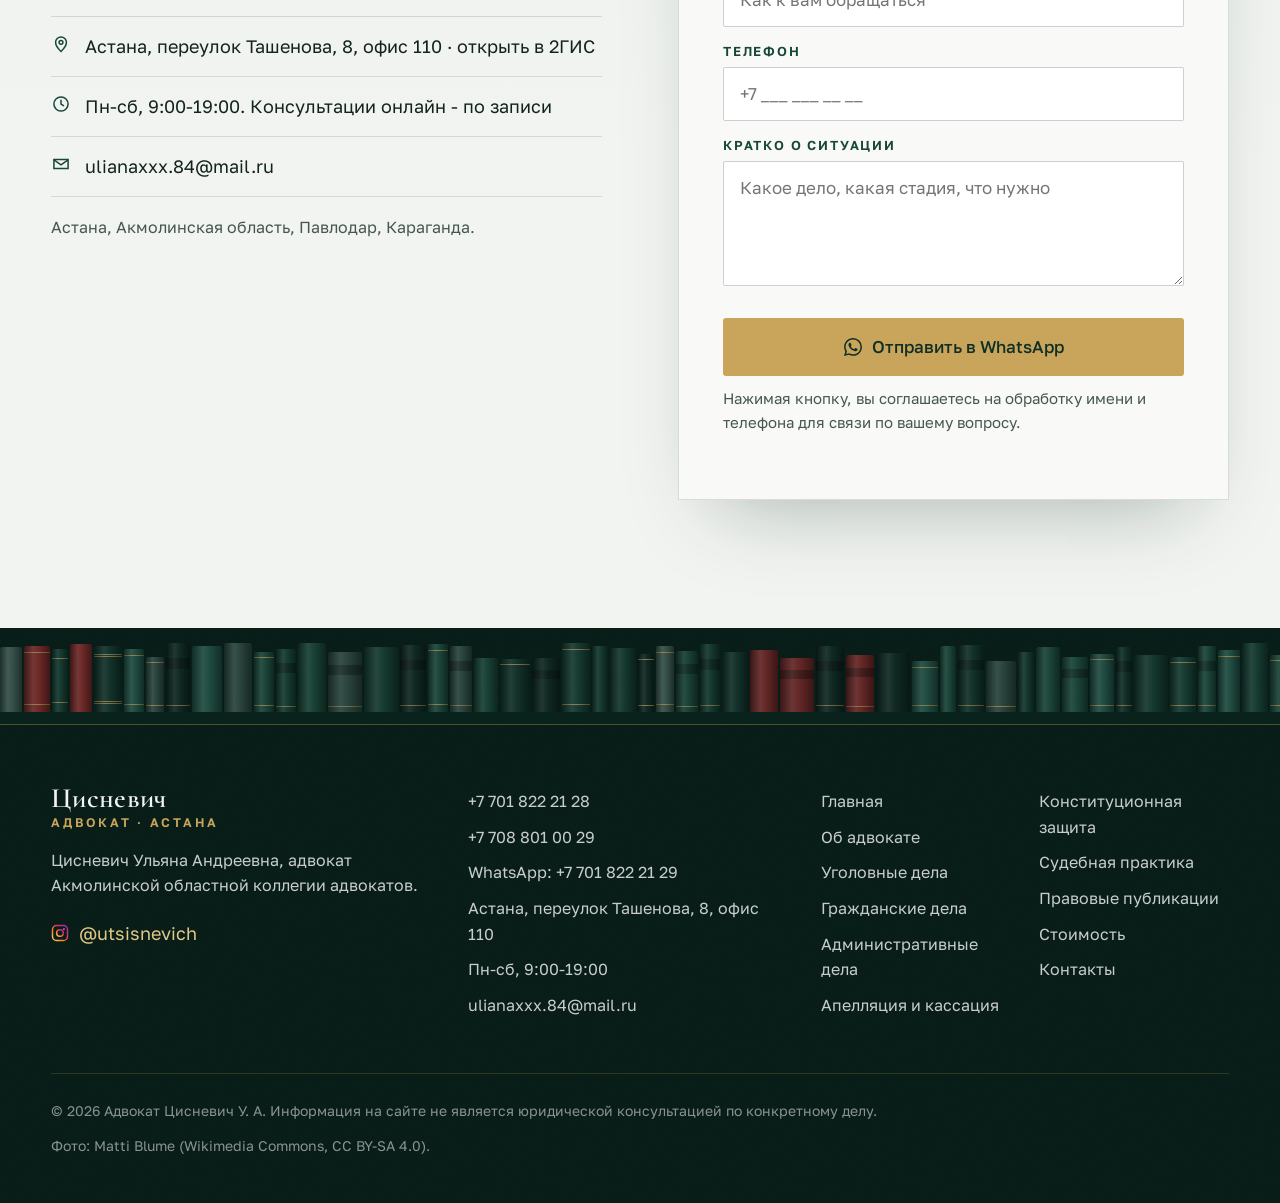
==== commit 898f1e4b: "Полёт кодекса: мягкое растворение за заголовком и текстом героя, плавнее прокрутка" ====
--- a/administrativnye-dela/index.html
+++ b/administrativnye-dela/index.html
@@ -29,7 +29,7 @@
 <link rel="preload" as="style" href="https://fonts.googleapis.com/css2?family=Cormorant+Garamond:ital,wght@0,500;0,600;0,700;1,500;1,600&family=Golos+Text:wght@400;500;600&display=swap">
 <link rel="stylesheet" href="https://fonts.googleapis.com/css2?family=Cormorant+Garamond:ital,wght@0,500;0,600;0,700;1,500;1,600&family=Golos+Text:wght@400;500;600&display=swap" media="print" onload="this.media='all'">
 <noscript><link rel="stylesheet" href="https://fonts.googleapis.com/css2?family=Cormorant+Garamond:ital,wght@0,500;0,600;0,700;1,500;1,600&family=Golos+Text:wght@400;500;600&display=swap"></noscript>
-<link rel="stylesheet" href="../styles.css?v=20261106-8">
+<link rel="stylesheet" href="../styles.css?v=20261106-9">
 <script type="application/ld+json">
 {
  "@context": "https://schema.org",
@@ -214,10 +214,10 @@
   <a class="st-ig" href="https://www.instagram.com/utsisnevich/" target="_blank" rel="noopener" aria-label="Instagram"><svg width="20" height="20" aria-hidden="true"><use href="#ic-ig"/></svg></a>
 </nav>
 
-<script src="../assets/vendor/gsap.min.js?v=20261106-8" defer></script>
-<script src="../assets/vendor/ScrollTrigger.min.js?v=20261106-8" defer></script>
-<script src="../assets/vendor/SplitText.min.js?v=20261106-8" defer></script>
-<script src="../assets/vendor/lenis.min.js?v=20261106-8" defer></script>
-<script src="../script.js?v=20261106-8" defer></script>
+<script src="../assets/vendor/gsap.min.js?v=20261106-9" defer></script>
+<script src="../assets/vendor/ScrollTrigger.min.js?v=20261106-9" defer></script>
+<script src="../assets/vendor/SplitText.min.js?v=20261106-9" defer></script>
+<script src="../assets/vendor/lenis.min.js?v=20261106-9" defer></script>
+<script src="../script.js?v=20261106-9" defer></script>
 </body>
 </html>
--- a/styles.css
+++ b/styles.css
@@ -210,7 +210,9 @@
 .t-ivory{background:var(--ivory)}
 .t-sage{background:linear-gradient(180deg,var(--sage2),#DDE6E1)}
 .t-green{background:var(--noise),radial-gradient(90% 120% at 50% 0,#17473A,var(--ink) 60%,var(--ink2));color:var(--ivory)}
-.sec-dirs .head{position:relative;z-index:5;background:var(--ivory);box-shadow:0 0 0 100vmax var(--ivory);clip-path:inset(0 -100vmax);padding-bottom:8px}
+.sec-dirs .head{position:relative;z-index:5;padding-bottom:8px}
+/* книга мягко растворяется за головой секции и проявляется под ней */
+.sec-dirs .head::before{content:"";position:absolute;z-index:-1;left:-100vmax;right:-100vmax;top:-90px;bottom:-36px;pointer-events:none;background:linear-gradient(to bottom,rgba(242,244,241,0) 0,var(--ivory) 90px,var(--ivory) calc(100% - 36px),rgba(242,244,241,0) 100%)}
 .sec-dirs{overflow-x:clip;padding-top:clamp(96px,11vw,170px)}
 
 /* направления: обложки кодексов */
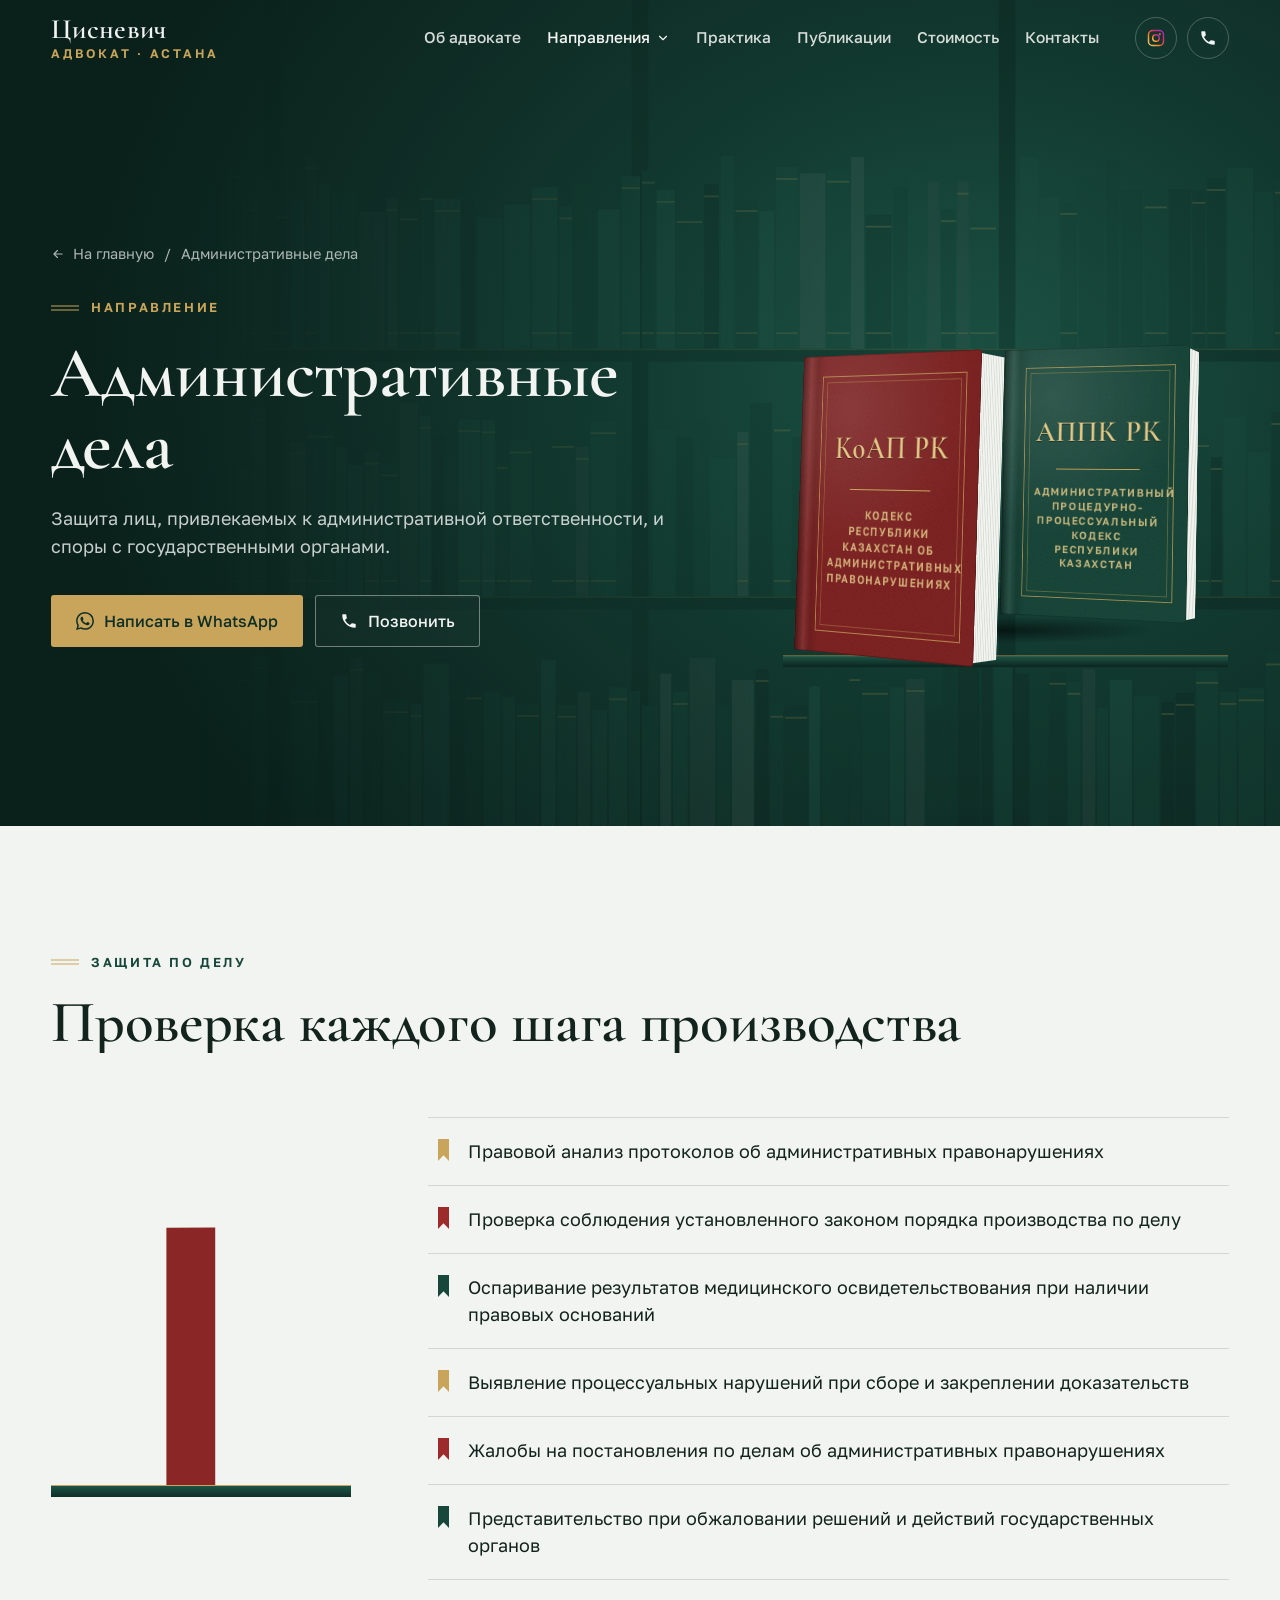
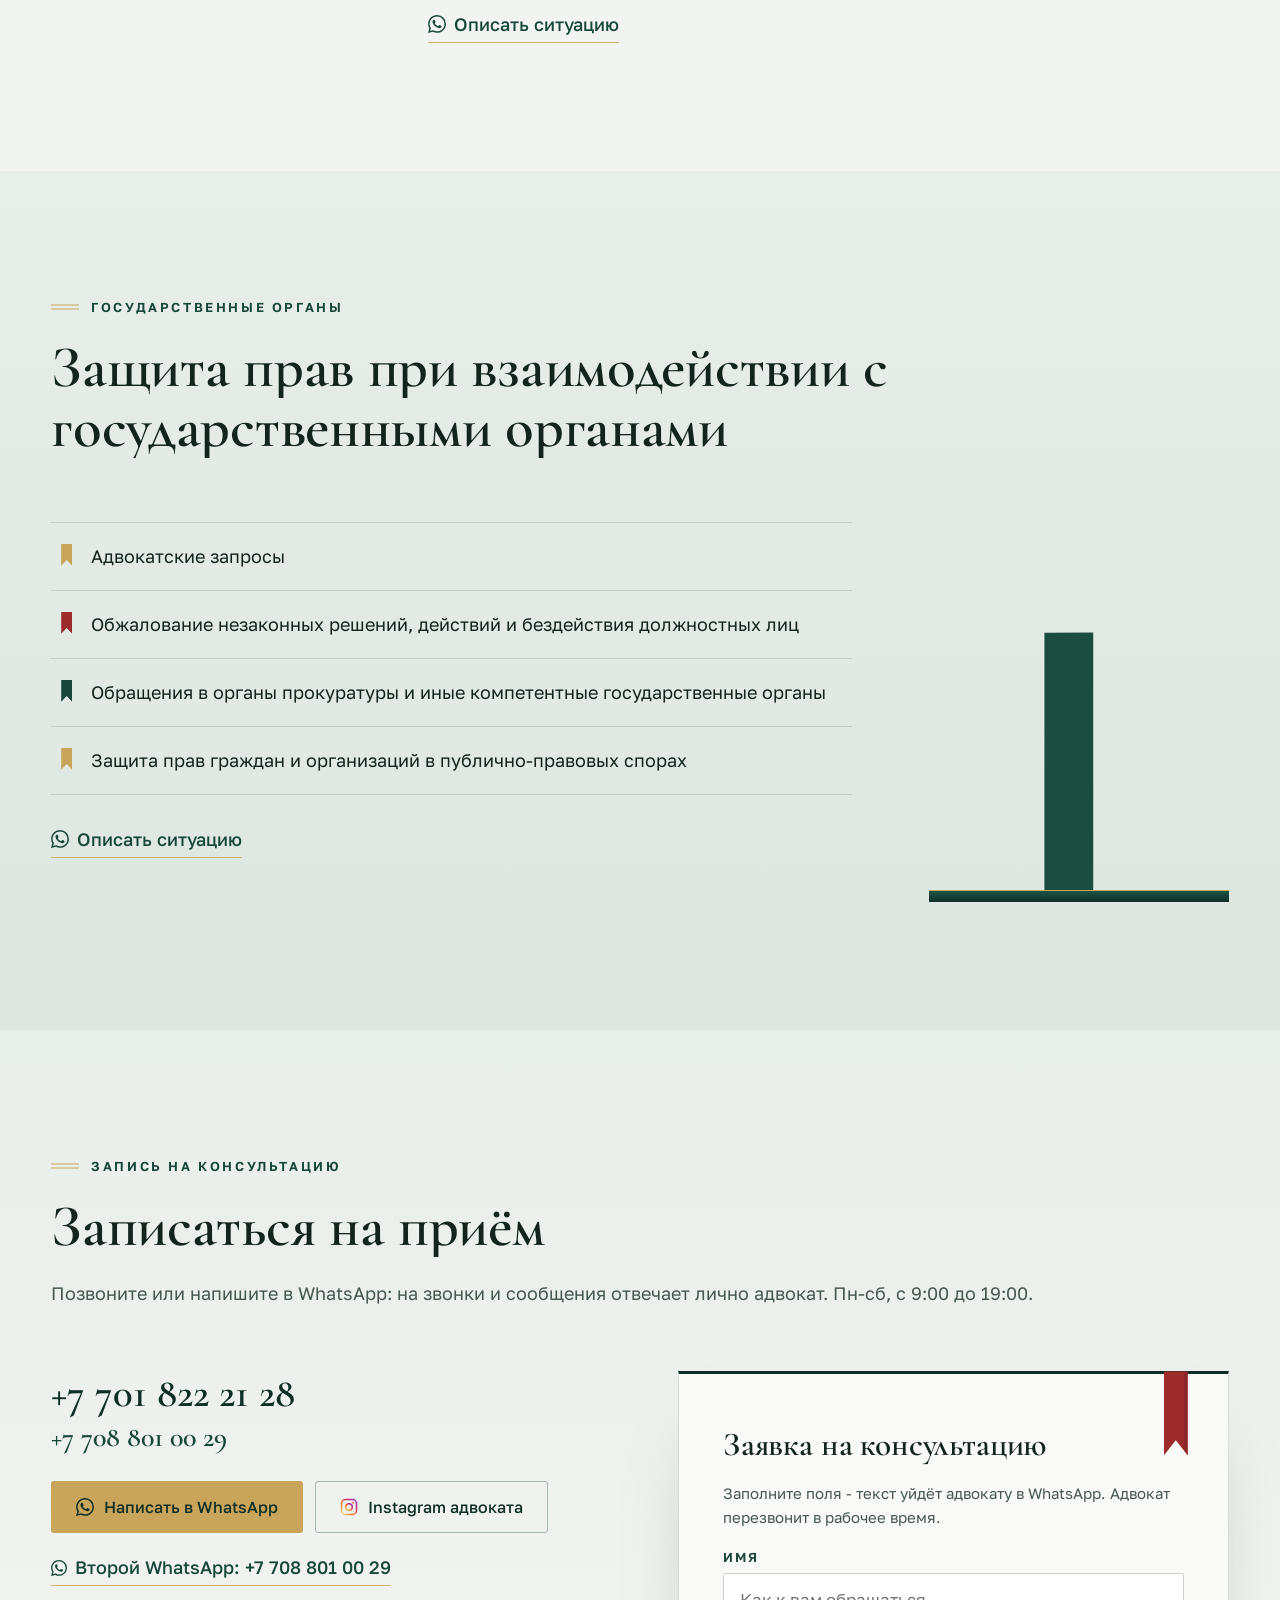
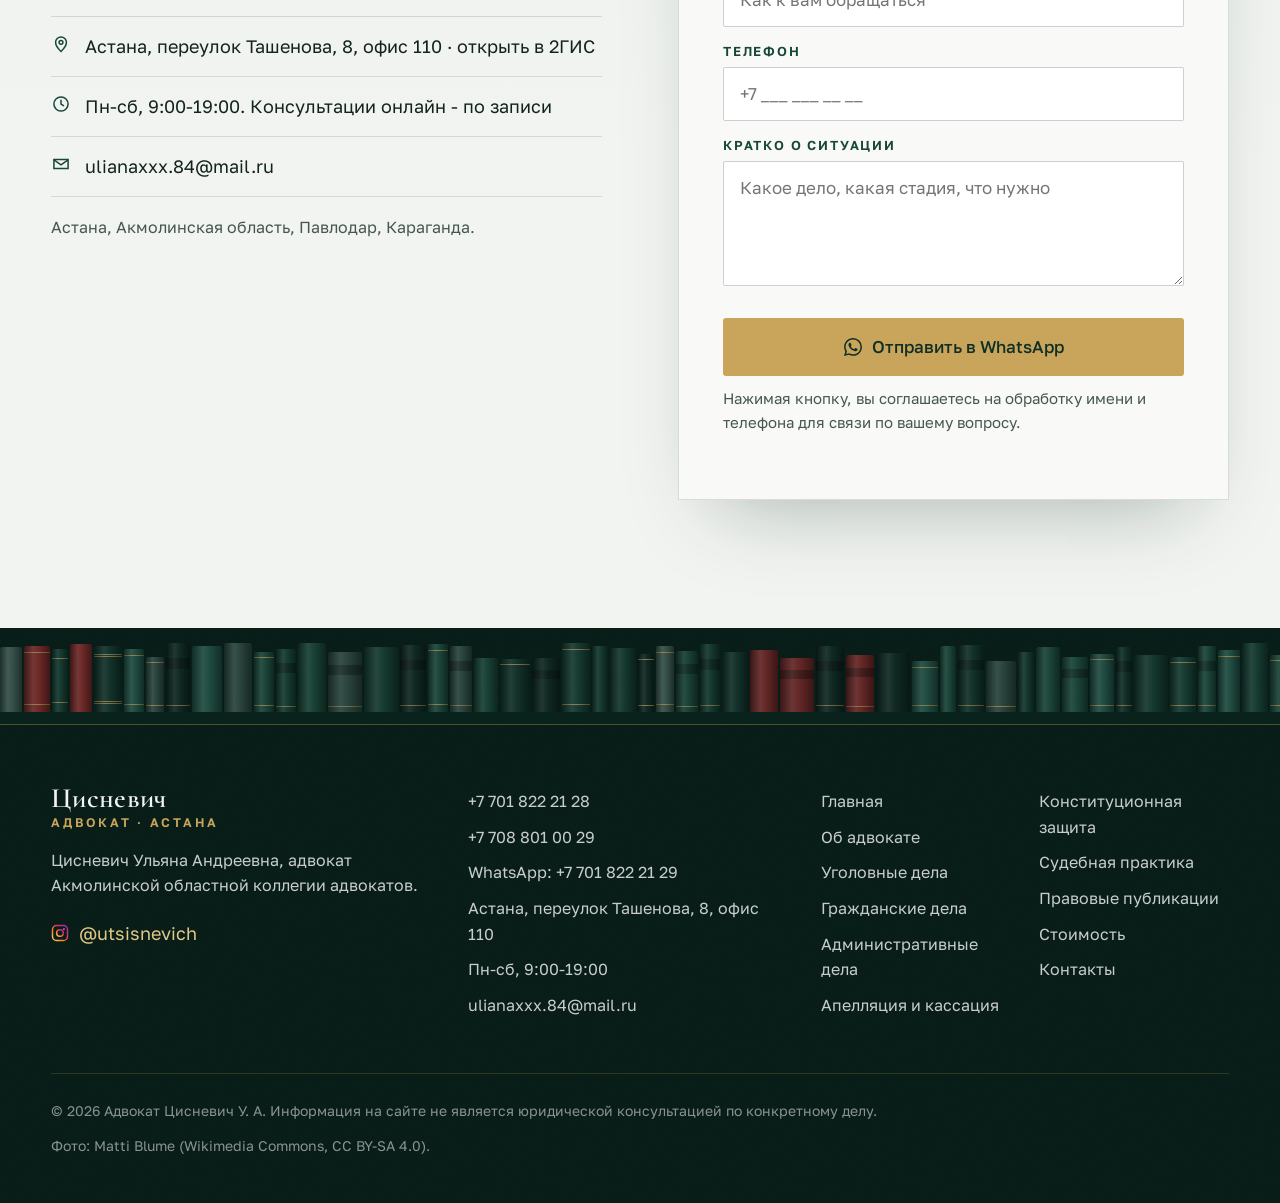
==== commit d62e0df9: "Полёт кодекса: без запаздывания, книга раскрывается при посадке на карточку, чёткий текст обложки" ====
--- a/administrativnye-dela/index.html
+++ b/administrativnye-dela/index.html
@@ -14,13 +14,13 @@
 <meta property="og:title" content="Адвокат по административным делам в Астане - Цисневич Ульяна Андреевна">
 <meta property="og:description" content="Защита по делам об административных правонарушениях в Астане: анализ протокола, оспаривание медосвидетельствования, жалобы на постановления, споры с госорганами.">
 <meta property="og:url" content="https://songokura.github.io/advokatulyana/administrativnye-dela/">
-<meta property="og:image" content="https://songokura.github.io/advokatulyana/assets/og-image.jpg?v=20261021-2">
+<meta property="og:image" content="https://songokura.github.io/advokatulyana/assets/og-image.jpg?v=20261106-11">
 <meta property="og:image:width" content="1200">
 <meta property="og:image:height" content="630">
 <meta name="twitter:card" content="summary_large_image">
 <meta name="twitter:title" content="Адвокат по административным делам в Астане - Цисневич Ульяна Андреевна">
 <meta name="twitter:description" content="Защита по делам об административных правонарушениях в Астане: анализ протокола, оспаривание медосвидетельствования, жалобы на постановления, споры с госорганами.">
-<meta name="twitter:image" content="https://songokura.github.io/advokatulyana/assets/og-image.jpg?v=20261021-2">
+<meta name="twitter:image" content="https://songokura.github.io/advokatulyana/assets/og-image.jpg?v=20261106-11">
 <link rel="icon" href="../favicon.ico" sizes="16x16 32x32 48x48">
 <link rel="icon" href="../assets/icon.svg" type="image/svg+xml">
 <link rel="apple-touch-icon" href="../assets/apple-touch-icon.png">
@@ -29,7 +29,7 @@
 <link rel="preload" as="style" href="https://fonts.googleapis.com/css2?family=Cormorant+Garamond:ital,wght@0,500;0,600;0,700;1,500;1,600&family=Golos+Text:wght@400;500;600&display=swap">
 <link rel="stylesheet" href="https://fonts.googleapis.com/css2?family=Cormorant+Garamond:ital,wght@0,500;0,600;0,700;1,500;1,600&family=Golos+Text:wght@400;500;600&display=swap" media="print" onload="this.media='all'">
 <noscript><link rel="stylesheet" href="https://fonts.googleapis.com/css2?family=Cormorant+Garamond:ital,wght@0,500;0,600;0,700;1,500;1,600&family=Golos+Text:wght@400;500;600&display=swap"></noscript>
-<link rel="stylesheet" href="../styles.css?v=20261106-9">
+<link rel="stylesheet" href="../styles.css?v=20261106-12">
 <script type="application/ld+json">
 {
  "@context": "https://schema.org",
@@ -130,19 +130,19 @@
         <a class="btn btn-ghost" href="tel:+77018222128"><svg width="18" height="18" aria-hidden="true"><use href="#ic-tel"/></svg><span>Позвонить</span></a>
       </div>
     </div>
-    <div class="phero-media pm-books" aria-hidden="true"><div class="vitr"><div class="b3 b3-show b3-s0" style="--c:#8A2626" aria-hidden="true"><div class="b3-in"><div class="f f-cv"><span class="cv-frame"></span><span class="cv-code">КоАП РК</span><span class="cv-rule"></span><span class="cv-full">Кодекс Республики Казахстан об административных правонарушениях</span></div><div class="f f-bk"></div><div class="f f-sp"><span class="sp-t">КоАП РК</span></div><div class="f f-pg"></div><div class="f f-tp"></div></div></div><div class="b3 b3-show b3-s1" style="--c:#1B4D3F" aria-hidden="true"><div class="b3-in"><div class="f f-cv"><span class="cv-frame"></span><span class="cv-code">АППК РК</span><span class="cv-rule"></span><span class="cv-full">Административный процедурно-процессуальный кодекс Республики Казахстан</span></div><div class="f f-bk"></div><div class="f f-sp"><span class="sp-t">АППК РК</span></div><div class="f f-pg"></div><div class="f f-tp"></div></div></div><span class="vitr-shadow"></span></div></div>
+    <div class="phero-media pm-books" aria-hidden="true"><div class="vitr"><div class="b3 b3-show b3-s0" style="--c:#8A2626" aria-hidden="true"><div class="b3-in"><div class="f f-cv"><span class="cv-frame"></span><span class="cv-code">КоАП РК</span><span class="cv-rule"></span><span class="cv-full">Кодекс Республики Казахстан об административных правонарушениях</span><span class="cv-shade"></span></div><div class="f f-bk"></div><div class="f f-sp"><span class="sp-t">КоАП РК</span></div><div class="f f-pg"></div><div class="f f-tp"></div></div></div><div class="b3 b3-show b3-s1" style="--c:#1B4D3F" aria-hidden="true"><div class="b3-in"><div class="f f-cv"><span class="cv-frame"></span><span class="cv-code">АППК РК</span><span class="cv-rule"></span><span class="cv-full">Административный процедурно-процессуальный кодекс Республики Казахстан</span><span class="cv-shade"></span></div><div class="f f-bk"></div><div class="f f-sp"><span class="sp-t">АППК РК</span></div><div class="f f-pg"></div><div class="f f-tp"></div></div></div><span class="vitr-shadow"></span></div></div>
   </div>
 </section>
 
 <section class="sec t-ivory sec-list" id="zashchita" data-theme="light">
   <div class="wrap"><div class="head rv"><p class="kick"><svg width="28" height="10" class="kband" aria-hidden="true"><use href="#ic-band"/></svg><span>Защита по делу</span></p><h2 id="h-zashchita" class="split">Проверка каждого шага производства</h2></div>
-    <div class="lst-grid"><div class="side-books" aria-hidden="true"><div class="b3 b3-side" style="--c:#8A2626" aria-hidden="true"><div class="b3-in"><div class="f f-cv"><span class="cv-frame"></span><span class="cv-code">КоАП РК</span><span class="cv-rule"></span><span class="cv-full">Кодекс Республики Казахстан об административных правонарушениях</span></div><div class="f f-bk"></div><div class="f f-sp"><span class="sp-t">КоАП РК</span></div><div class="f f-pg"></div><div class="f f-tp"></div></div></div></div><div><ul class="items rv"><li><span class="mk" aria-hidden="true"></span><span>Правовой анализ протоколов об административных правонарушениях</span></li><li><span class="mk" aria-hidden="true"></span><span>Проверка соблюдения установленного законом порядка производства по делу</span></li><li><span class="mk" aria-hidden="true"></span><span>Оспаривание результатов медицинского освидетельствования при наличии правовых оснований</span></li><li><span class="mk" aria-hidden="true"></span><span>Выявление процессуальных нарушений при сборе и закреплении доказательств</span></li><li><span class="mk" aria-hidden="true"></span><span>Жалобы на постановления по делам об административных правонарушениях</span></li><li><span class="mk" aria-hidden="true"></span><span>Представительство при обжаловании решений и действий государственных органов</span></li></ul>
+    <div class="lst-grid"><div class="side-books" aria-hidden="true"><div class="b3 b3-side" style="--c:#8A2626" aria-hidden="true"><div class="b3-in"><div class="f f-cv"><span class="cv-frame"></span><span class="cv-code">КоАП РК</span><span class="cv-rule"></span><span class="cv-full">Кодекс Республики Казахстан об административных правонарушениях</span><span class="cv-shade"></span></div><div class="f f-bk"></div><div class="f f-sp"><span class="sp-t">КоАП РК</span></div><div class="f f-pg"></div><div class="f f-tp"></div></div></div></div><div><ul class="items rv"><li><span class="mk" aria-hidden="true"></span><span>Правовой анализ протоколов об административных правонарушениях</span></li><li><span class="mk" aria-hidden="true"></span><span>Проверка соблюдения установленного законом порядка производства по делу</span></li><li><span class="mk" aria-hidden="true"></span><span>Оспаривание результатов медицинского освидетельствования при наличии правовых оснований</span></li><li><span class="mk" aria-hidden="true"></span><span>Выявление процессуальных нарушений при сборе и закреплении доказательств</span></li><li><span class="mk" aria-hidden="true"></span><span>Жалобы на постановления по делам об административных правонарушениях</span></li><li><span class="mk" aria-hidden="true"></span><span>Представительство при обжаловании решений и действий государственных органов</span></li></ul>
     <div class="blk-cta rv"><a class="tlink" data-wa="admin" href="https://wa.me/77018222129"><svg width="18" height="18" aria-hidden="true"><use href="#ic-wa"/></svg><span>Описать ситуацию</span></a></div></div></div></div>
 </section>
 
 <section class="sec t-sage sec-list" id="gosorgany" data-theme="light">
   <div class="wrap"><div class="head rv"><p class="kick"><svg width="28" height="10" class="kband" aria-hidden="true"><use href="#ic-band"/></svg><span>Государственные органы</span></p><h2 id="h-gosorgany" class="split">Защита прав при взаимодействии с государственными органами</h2></div>
-    <div class="lst-grid flip"><div class="side-books" aria-hidden="true"><div class="b3 b3-side" style="--c:#1B4D3F" aria-hidden="true"><div class="b3-in"><div class="f f-cv"><span class="cv-frame"></span><span class="cv-code">АППК РК</span><span class="cv-rule"></span><span class="cv-full">Административный процедурно-процессуальный кодекс Республики Казахстан</span></div><div class="f f-bk"></div><div class="f f-sp"><span class="sp-t">АППК РК</span></div><div class="f f-pg"></div><div class="f f-tp"></div></div></div></div><div><ul class="items rv"><li><span class="mk" aria-hidden="true"></span><span>Адвокатские запросы</span></li><li><span class="mk" aria-hidden="true"></span><span>Обжалование незаконных решений, действий и бездействия должностных лиц</span></li><li><span class="mk" aria-hidden="true"></span><span>Обращения в органы прокуратуры и иные компетентные государственные органы</span></li><li><span class="mk" aria-hidden="true"></span><span>Защита прав граждан и организаций в публично-правовых спорах</span></li></ul>
+    <div class="lst-grid flip"><div class="side-books" aria-hidden="true"><div class="b3 b3-side" style="--c:#1B4D3F" aria-hidden="true"><div class="b3-in"><div class="f f-cv"><span class="cv-frame"></span><span class="cv-code">АППК РК</span><span class="cv-rule"></span><span class="cv-full">Административный процедурно-процессуальный кодекс Республики Казахстан</span><span class="cv-shade"></span></div><div class="f f-bk"></div><div class="f f-sp"><span class="sp-t">АППК РК</span></div><div class="f f-pg"></div><div class="f f-tp"></div></div></div></div><div><ul class="items rv"><li><span class="mk" aria-hidden="true"></span><span>Адвокатские запросы</span></li><li><span class="mk" aria-hidden="true"></span><span>Обжалование незаконных решений, действий и бездействия должностных лиц</span></li><li><span class="mk" aria-hidden="true"></span><span>Обращения в органы прокуратуры и иные компетентные государственные органы</span></li><li><span class="mk" aria-hidden="true"></span><span>Защита прав граждан и организаций в публично-правовых спорах</span></li></ul>
     <div class="blk-cta rv"><a class="tlink" data-wa="gos" href="https://wa.me/77018222129"><svg width="18" height="18" aria-hidden="true"><use href="#ic-wa"/></svg><span>Описать ситуацию</span></a></div></div></div></div>
 </section>
 
@@ -214,10 +214,10 @@
   <a class="st-ig" href="https://www.instagram.com/utsisnevich/" target="_blank" rel="noopener" aria-label="Instagram"><svg width="20" height="20" aria-hidden="true"><use href="#ic-ig"/></svg></a>
 </nav>
 
-<script src="../assets/vendor/gsap.min.js?v=20261106-9" defer></script>
-<script src="../assets/vendor/ScrollTrigger.min.js?v=20261106-9" defer></script>
-<script src="../assets/vendor/SplitText.min.js?v=20261106-9" defer></script>
-<script src="../assets/vendor/lenis.min.js?v=20261106-9" defer></script>
-<script src="../script.js?v=20261106-9" defer></script>
+<script src="../assets/vendor/gsap.min.js?v=20261106-12" defer></script>
+<script src="../assets/vendor/ScrollTrigger.min.js?v=20261106-12" defer></script>
+<script src="../assets/vendor/SplitText.min.js?v=20261106-12" defer></script>
+<script src="../assets/vendor/lenis.min.js?v=20261106-12" defer></script>
+<script src="../script.js?v=20261106-12" defer></script>
 </body>
 </html>
--- a/styles.css
+++ b/styles.css
@@ -99,6 +99,7 @@
 .b3-in{position:absolute;inset:0;transform-style:preserve-3d;transform:rotateY(var(--ry)) rotateX(var(--rx))}
 .b3 .f{position:absolute;backface-visibility:hidden}
 .f-cv{inset:0;transform:translateZ(calc(var(--bt) / 2));background:var(--leather),linear-gradient(90deg,rgba(0,0,0,.38) 0,rgba(255,255,255,.08) 5%,rgba(0,0,0,.12) 9%,transparent 14%),var(--c);border-radius:1px 4px 4px 1px;box-shadow:inset 0 0 0 1px rgba(0,0,0,.25);overflow:hidden;container-type:inline-size}
+.cv-shade{position:absolute;inset:0;background:#06140F;opacity:0;pointer-events:none;border-radius:inherit}
 .f-bk{inset:0;transform:rotateY(180deg) translateZ(calc(var(--bt) / 2));background:var(--noise),var(--c);filter:brightness(.7)}
 .f-sp{top:0;height:100%;width:var(--bt);left:calc(50% - var(--bt) / 2);transform:rotateY(-90deg) translateZ(calc(var(--bw) / 2));display:grid;place-items:center;
   background:linear-gradient(90deg,rgba(0,0,0,.42),rgba(255,255,255,.14) 38%,rgba(255,255,255,.04) 55%,rgba(0,0,0,.4)),
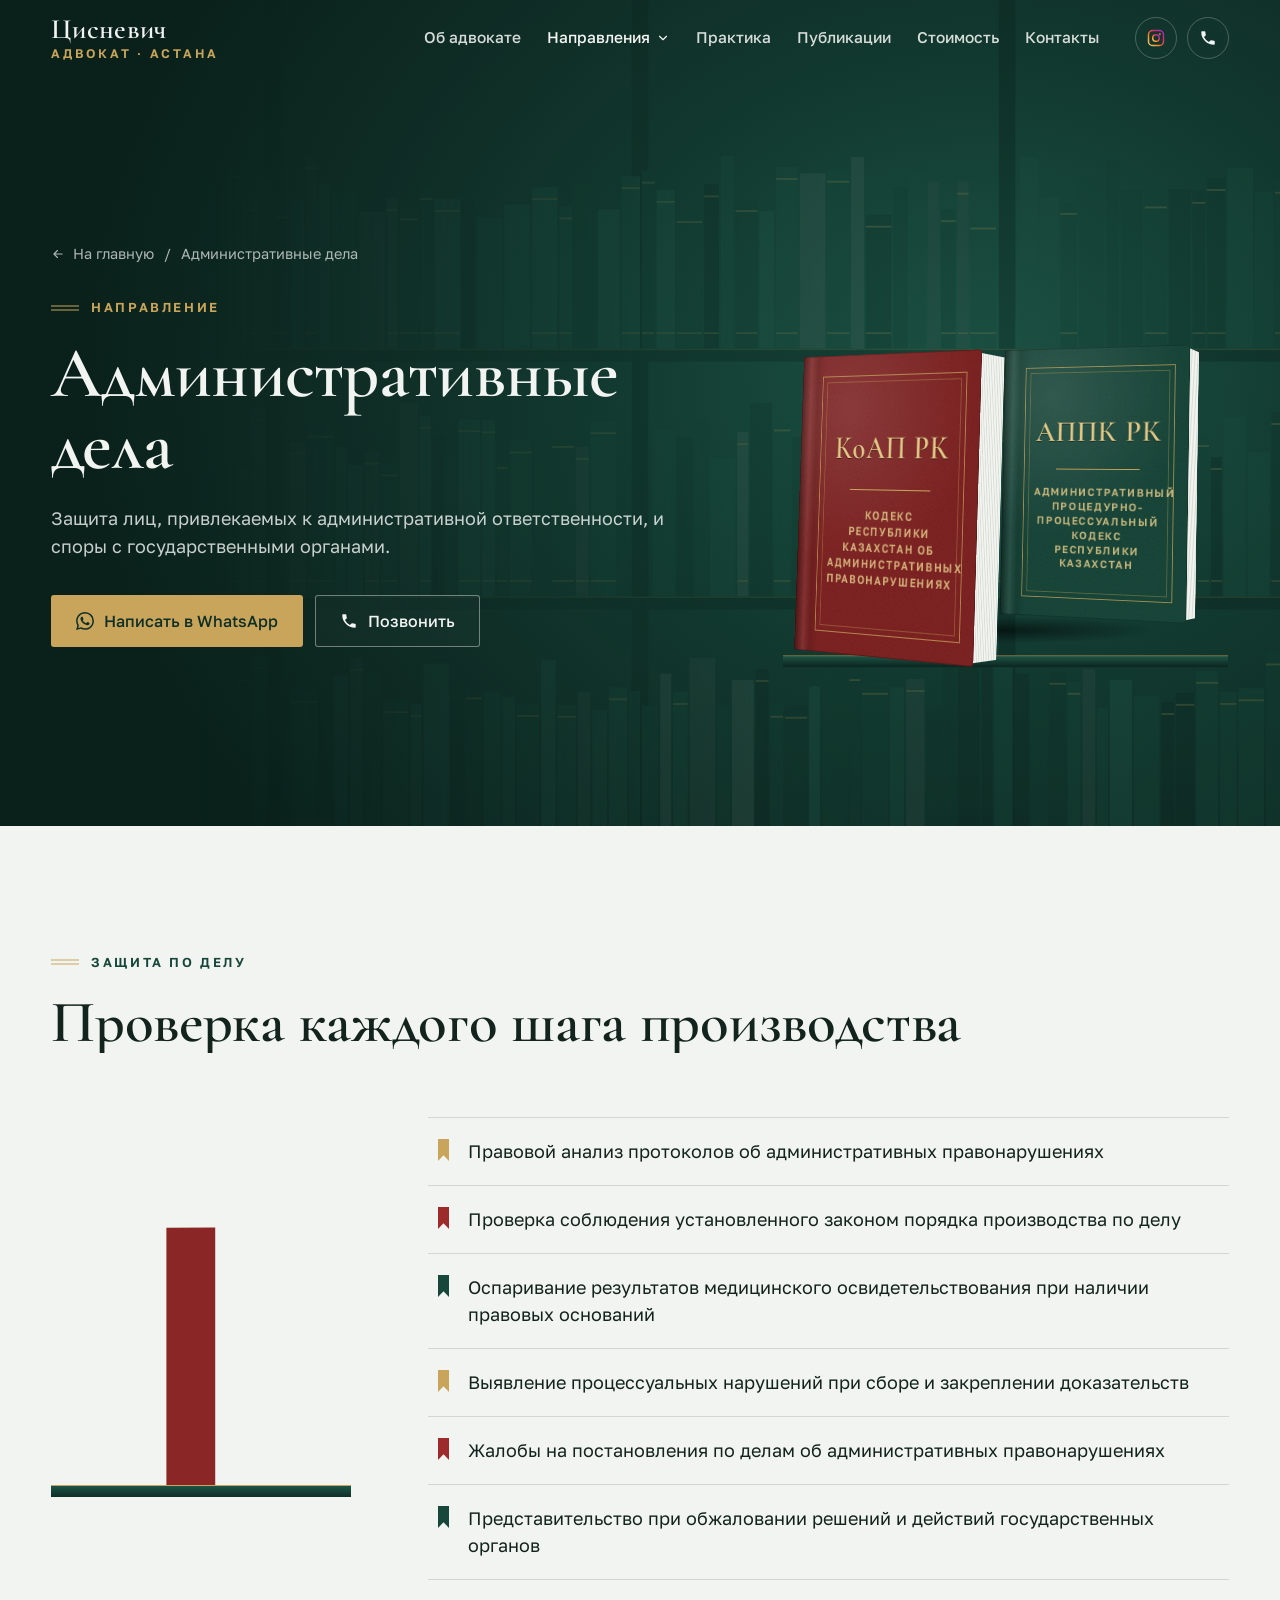
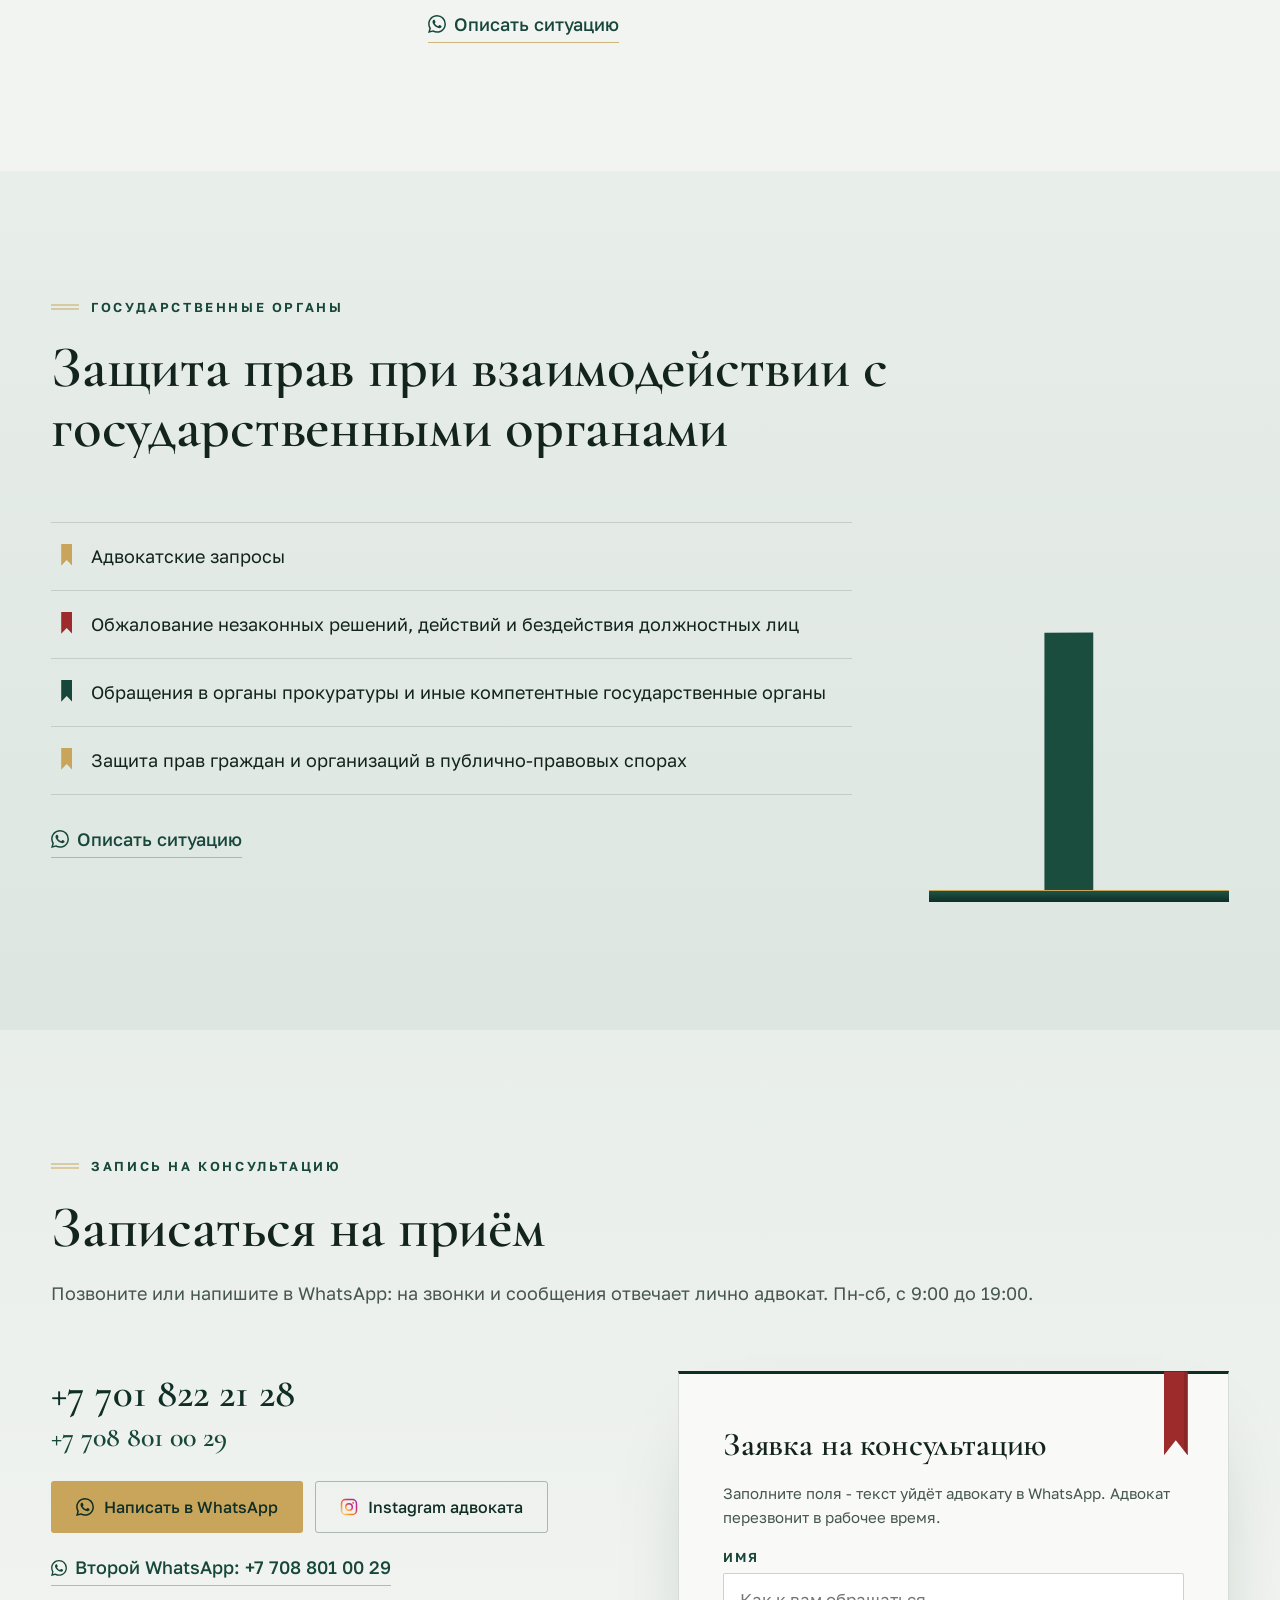
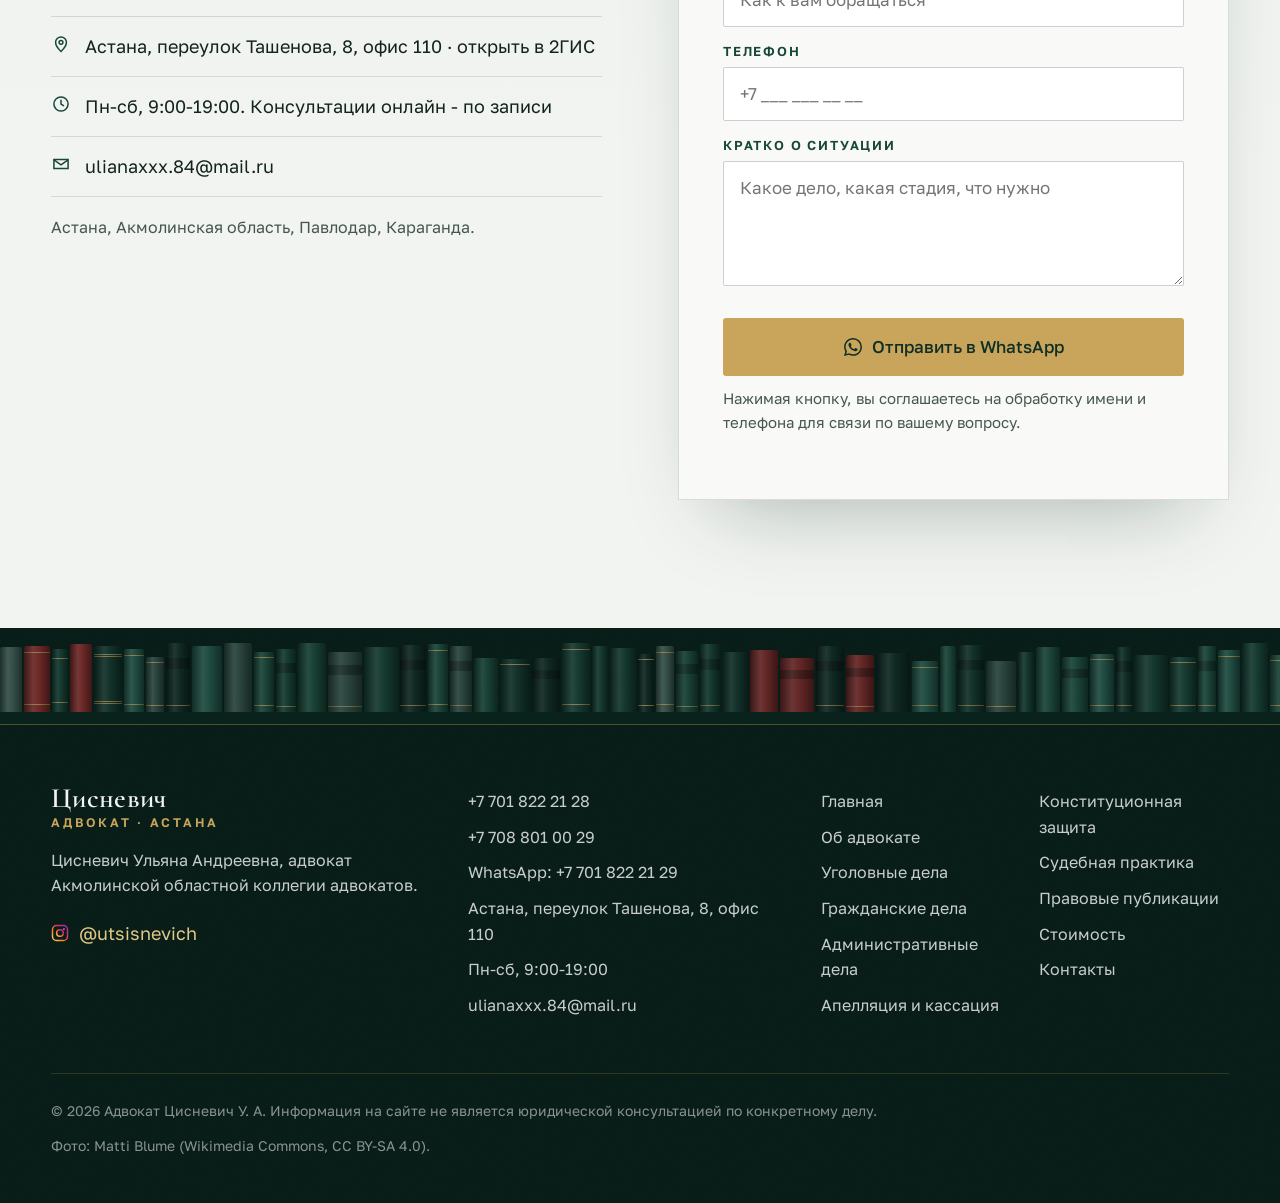
==== commit 1e4cc961: "Полёт кодекса: ровная книга на полке и при посадке, старт с первой прокрутки" ====
--- a/administrativnye-dela/index.html
+++ b/administrativnye-dela/index.html
@@ -29,7 +29,7 @@
 <link rel="preload" as="style" href="https://fonts.googleapis.com/css2?family=Cormorant+Garamond:ital,wght@0,500;0,600;0,700;1,500;1,600&family=Golos+Text:wght@400;500;600&display=swap">
 <link rel="stylesheet" href="https://fonts.googleapis.com/css2?family=Cormorant+Garamond:ital,wght@0,500;0,600;0,700;1,500;1,600&family=Golos+Text:wght@400;500;600&display=swap" media="print" onload="this.media='all'">
 <noscript><link rel="stylesheet" href="https://fonts.googleapis.com/css2?family=Cormorant+Garamond:ital,wght@0,500;0,600;0,700;1,500;1,600&family=Golos+Text:wght@400;500;600&display=swap"></noscript>
-<link rel="stylesheet" href="../styles.css?v=20261106-12">
+<link rel="stylesheet" href="../styles.css?v=20261106-13">
 <script type="application/ld+json">
 {
  "@context": "https://schema.org",
@@ -214,10 +214,10 @@
   <a class="st-ig" href="https://www.instagram.com/utsisnevich/" target="_blank" rel="noopener" aria-label="Instagram"><svg width="20" height="20" aria-hidden="true"><use href="#ic-ig"/></svg></a>
 </nav>
 
-<script src="../assets/vendor/gsap.min.js?v=20261106-12" defer></script>
-<script src="../assets/vendor/ScrollTrigger.min.js?v=20261106-12" defer></script>
-<script src="../assets/vendor/SplitText.min.js?v=20261106-12" defer></script>
-<script src="../assets/vendor/lenis.min.js?v=20261106-12" defer></script>
-<script src="../script.js?v=20261106-12" defer></script>
+<script src="../assets/vendor/gsap.min.js?v=20261106-13" defer></script>
+<script src="../assets/vendor/ScrollTrigger.min.js?v=20261106-13" defer></script>
+<script src="../assets/vendor/SplitText.min.js?v=20261106-13" defer></script>
+<script src="../assets/vendor/lenis.min.js?v=20261106-13" defer></script>
+<script src="../script.js?v=20261106-13" defer></script>
 </body>
 </html>
--- a/styles.css
+++ b/styles.css
@@ -201,7 +201,7 @@
 .hero.off .glint,.hero.off .dust i,.hero.off .ly-glow span{animation-play-state:paused}
 
 /* летящая книга */
-.fly-layer{position:absolute;inset:0;pointer-events:none;z-index:1;perspective:1700px;perspective-origin:50% 30%}
+.fly-layer{position:absolute;inset:0;pointer-events:none;z-index:1}
 .b3-fly{position:absolute;left:0;top:0;visibility:hidden;--ry:90deg}
 .fly-on .b3-fly{visibility:visible}
 .fly-on .fly-slot{visibility:hidden}
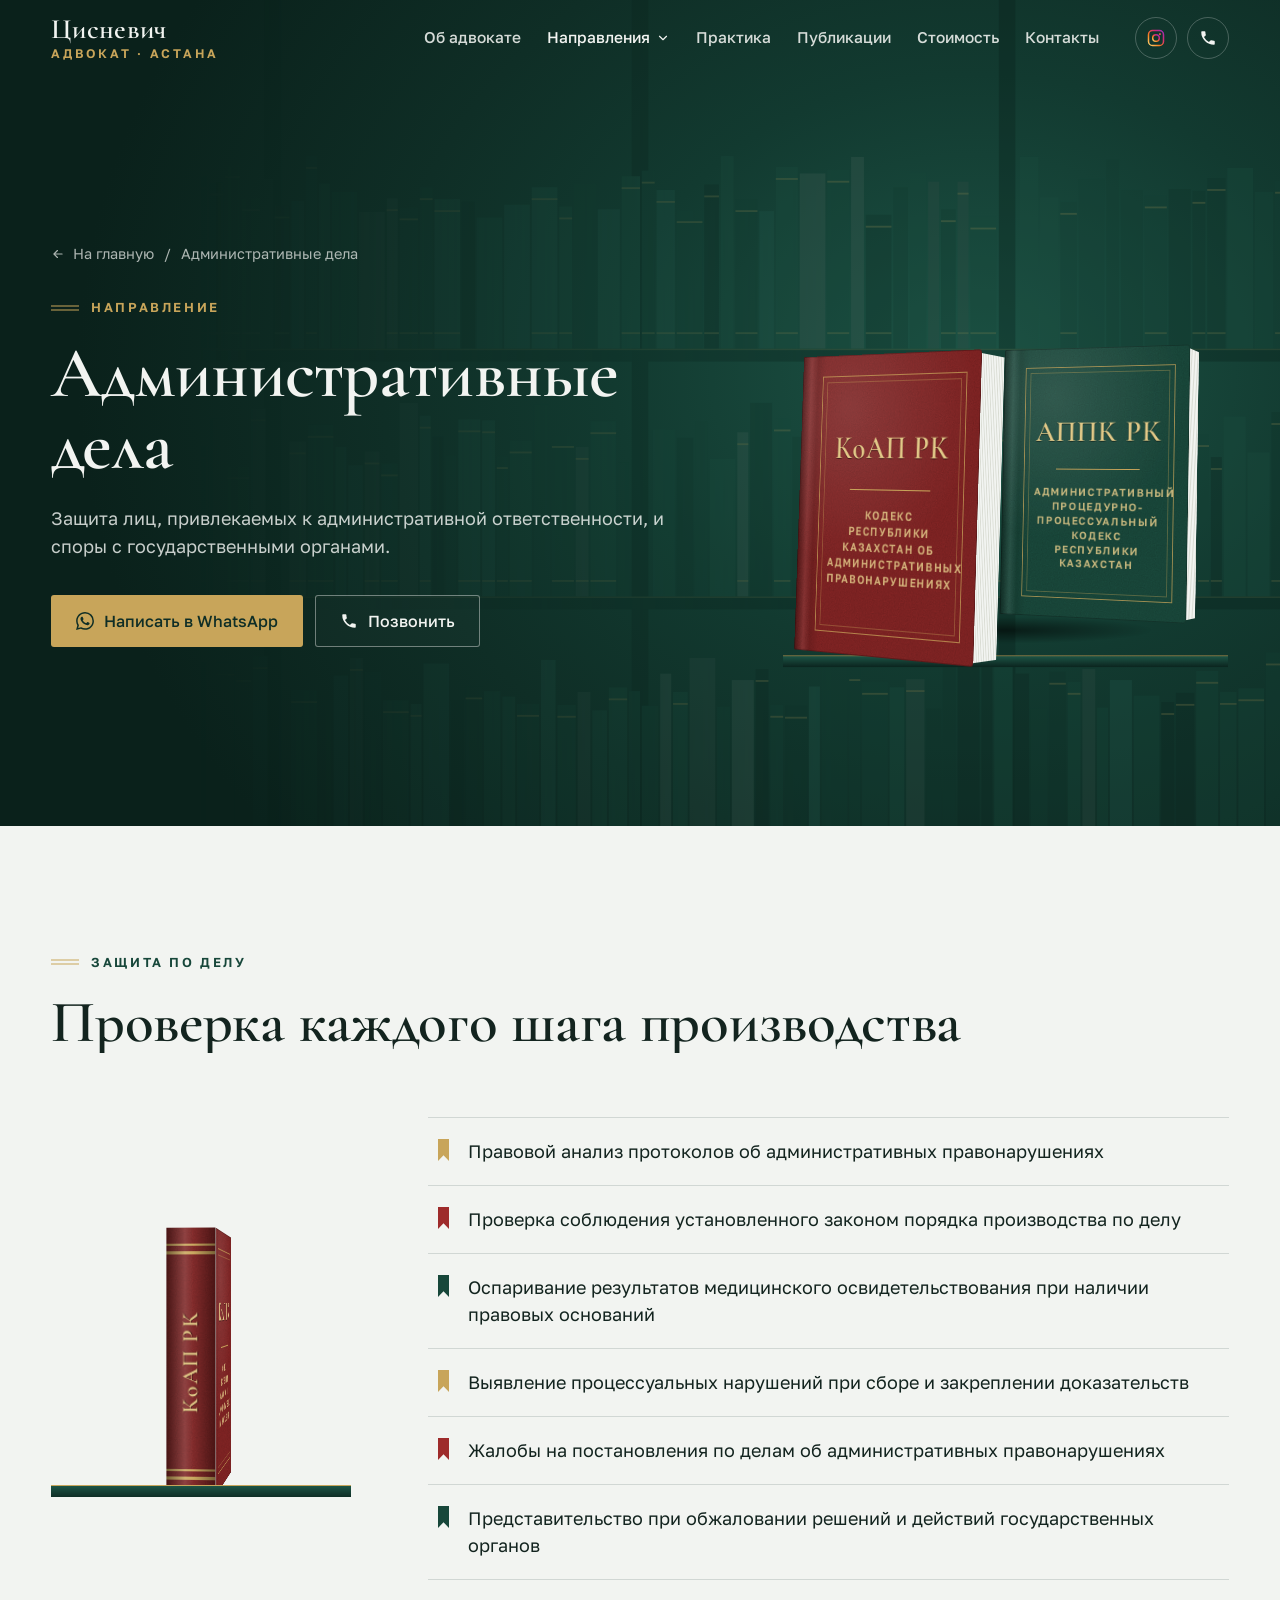
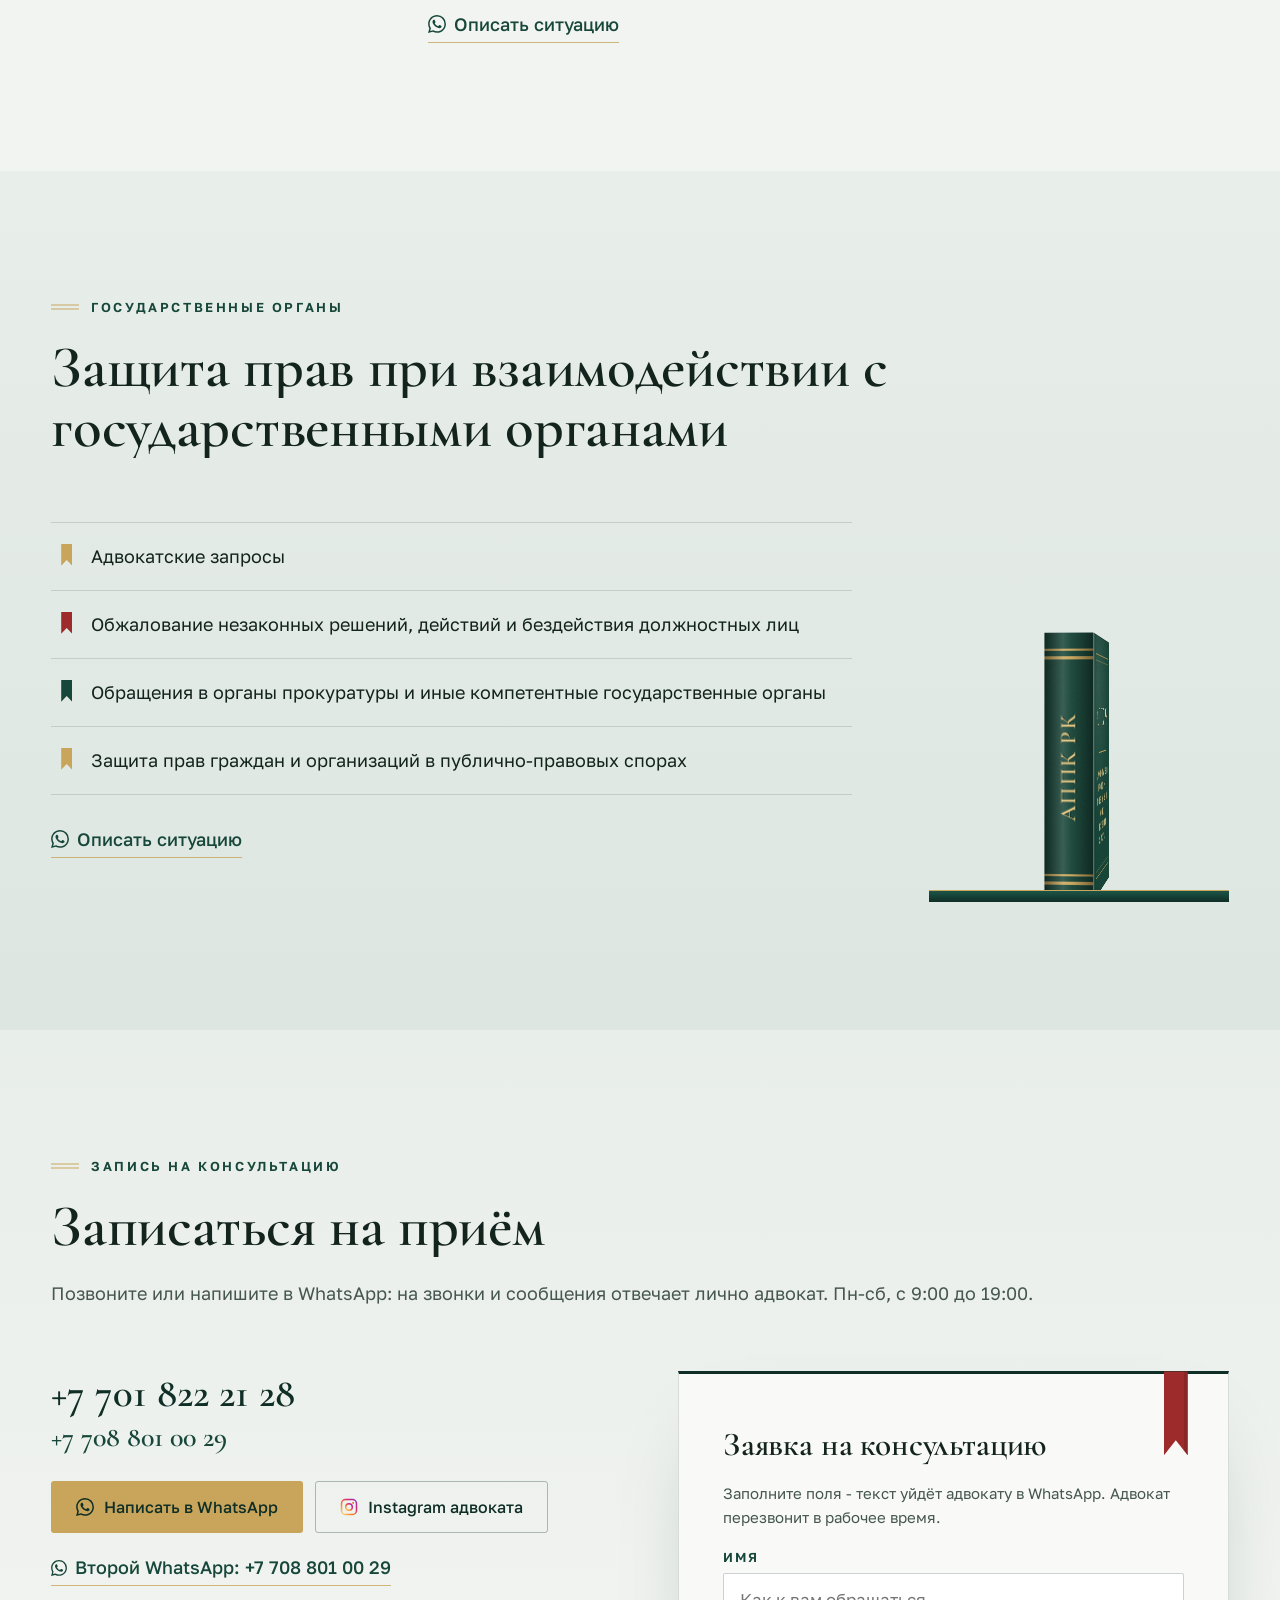
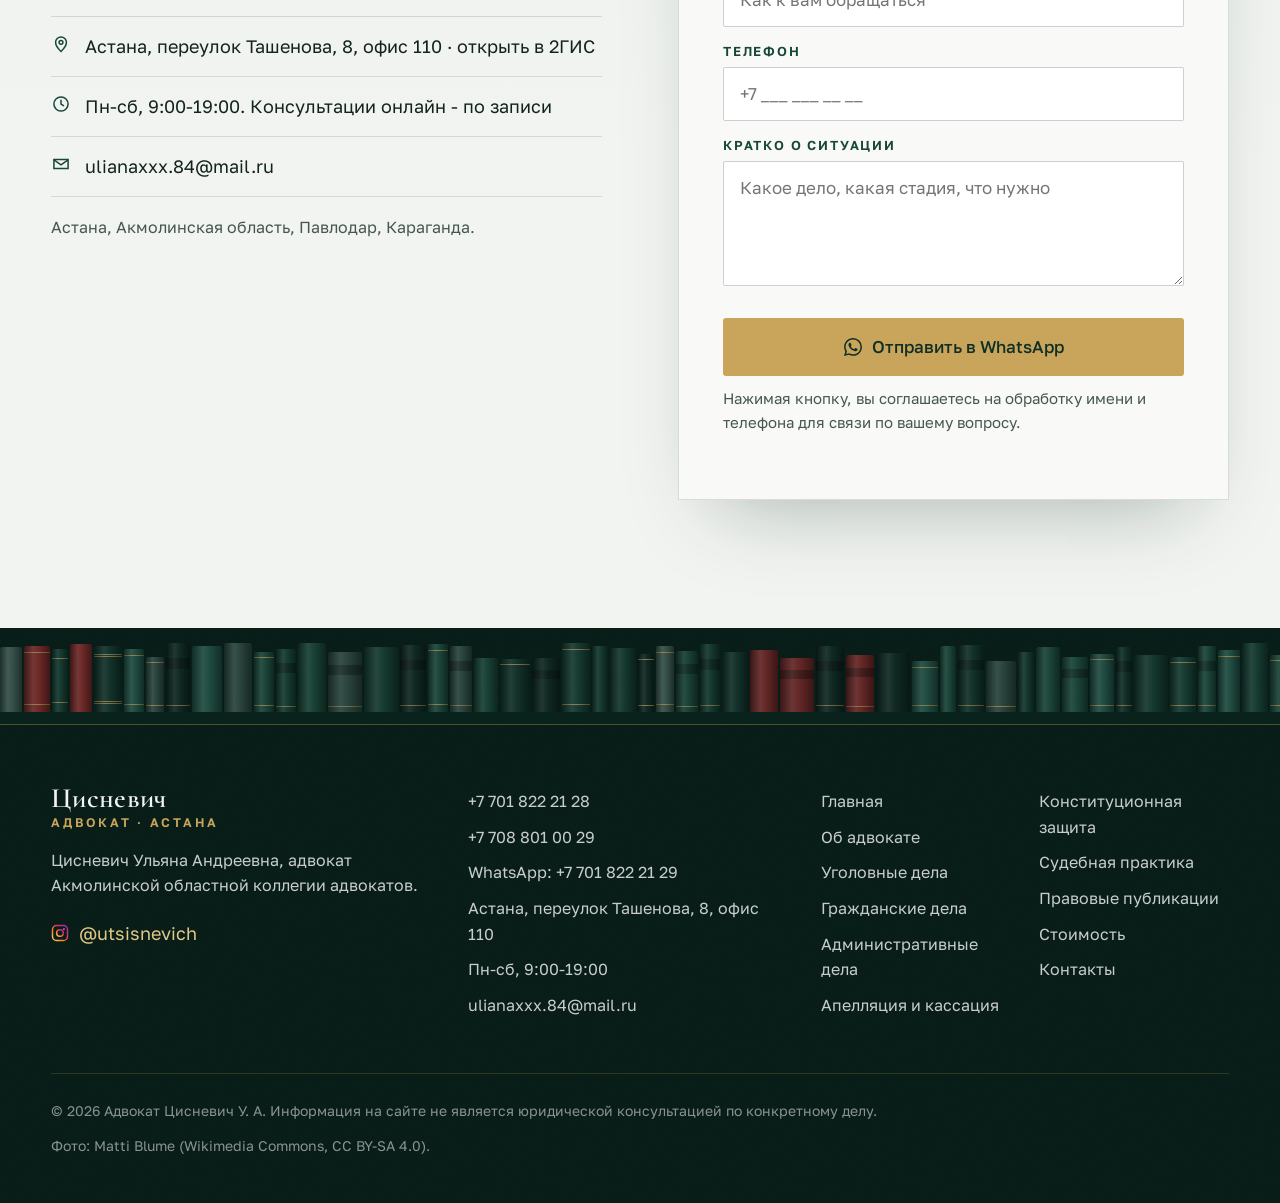
==== commit 72ff81ce: "Полёт кодекса: перспектива внутри книги, корешок без разрыва при отрыве от полки" ====
--- a/administrativnye-dela/index.html
+++ b/administrativnye-dela/index.html
@@ -29,7 +29,7 @@
 <link rel="preload" as="style" href="https://fonts.googleapis.com/css2?family=Cormorant+Garamond:ital,wght@0,500;0,600;0,700;1,500;1,600&family=Golos+Text:wght@400;500;600&display=swap">
 <link rel="stylesheet" href="https://fonts.googleapis.com/css2?family=Cormorant+Garamond:ital,wght@0,500;0,600;0,700;1,500;1,600&family=Golos+Text:wght@400;500;600&display=swap" media="print" onload="this.media='all'">
 <noscript><link rel="stylesheet" href="https://fonts.googleapis.com/css2?family=Cormorant+Garamond:ital,wght@0,500;0,600;0,700;1,500;1,600&family=Golos+Text:wght@400;500;600&display=swap"></noscript>
-<link rel="stylesheet" href="../styles.css?v=20261106-13">
+<link rel="stylesheet" href="../styles.css?v=20261107-1">
 <script type="application/ld+json">
 {
  "@context": "https://schema.org",
@@ -214,10 +214,10 @@
   <a class="st-ig" href="https://www.instagram.com/utsisnevich/" target="_blank" rel="noopener" aria-label="Instagram"><svg width="20" height="20" aria-hidden="true"><use href="#ic-ig"/></svg></a>
 </nav>
 
-<script src="../assets/vendor/gsap.min.js?v=20261106-13" defer></script>
-<script src="../assets/vendor/ScrollTrigger.min.js?v=20261106-13" defer></script>
-<script src="../assets/vendor/SplitText.min.js?v=20261106-13" defer></script>
-<script src="../assets/vendor/lenis.min.js?v=20261106-13" defer></script>
-<script src="../script.js?v=20261106-13" defer></script>
+<script src="../assets/vendor/gsap.min.js?v=20261107-1" defer></script>
+<script src="../assets/vendor/ScrollTrigger.min.js?v=20261107-1" defer></script>
+<script src="../assets/vendor/SplitText.min.js?v=20261107-1" defer></script>
+<script src="../assets/vendor/lenis.min.js?v=20261107-1" defer></script>
+<script src="../script.js?v=20261107-1" defer></script>
 </body>
 </html>
--- a/styles.css
+++ b/styles.css
@@ -203,6 +203,8 @@
 /* летящая книга */
 .fly-layer{position:absolute;inset:0;pointer-events:none;z-index:1}
 .b3-fly{position:absolute;left:0;top:0;visibility:hidden;--ry:90deg}
+/* перспектива внутри книги: точка обзора летит вместе с ней, книга видна прямо на всём пути */
+.b3-fly .b3-in{transform:perspective(3000px) rotateY(var(--ry)) rotateX(var(--rx))}
 .fly-on .b3-fly{visibility:visible}
 .fly-on .fly-slot{visibility:hidden}
 
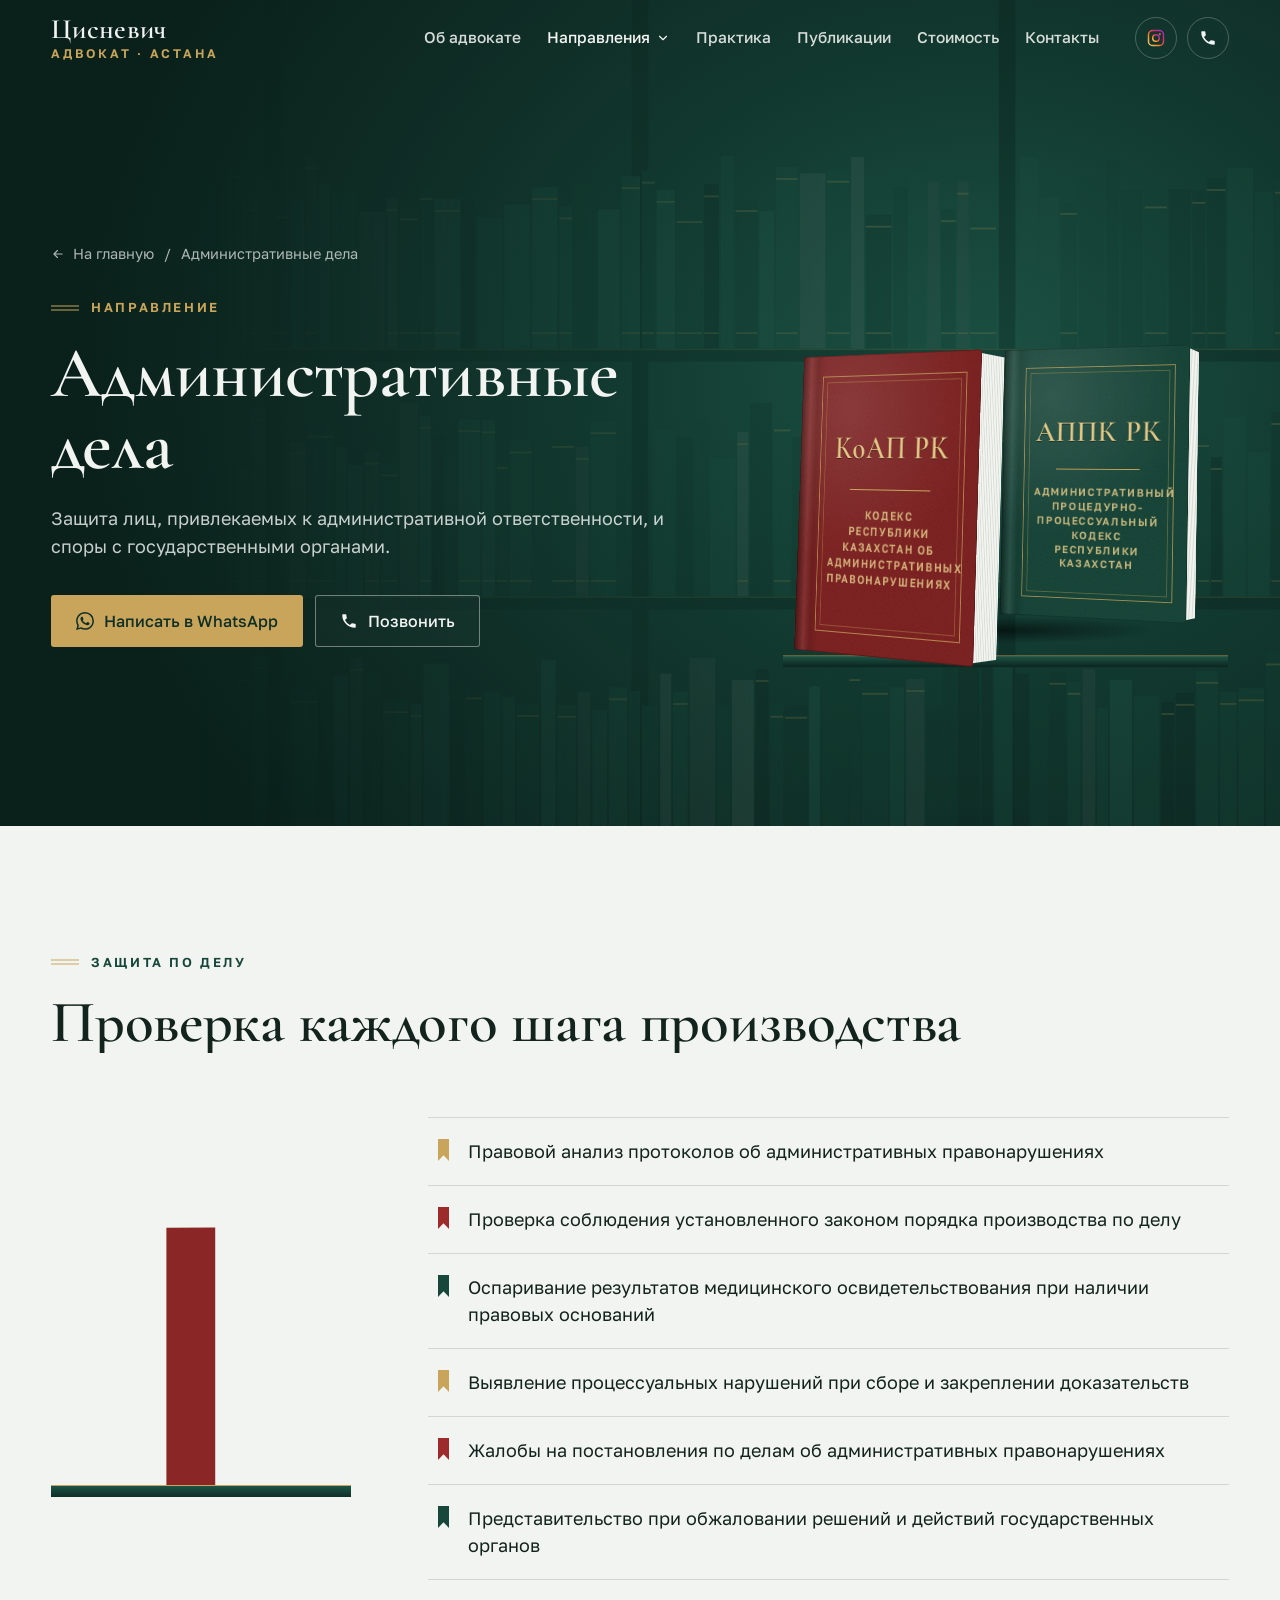
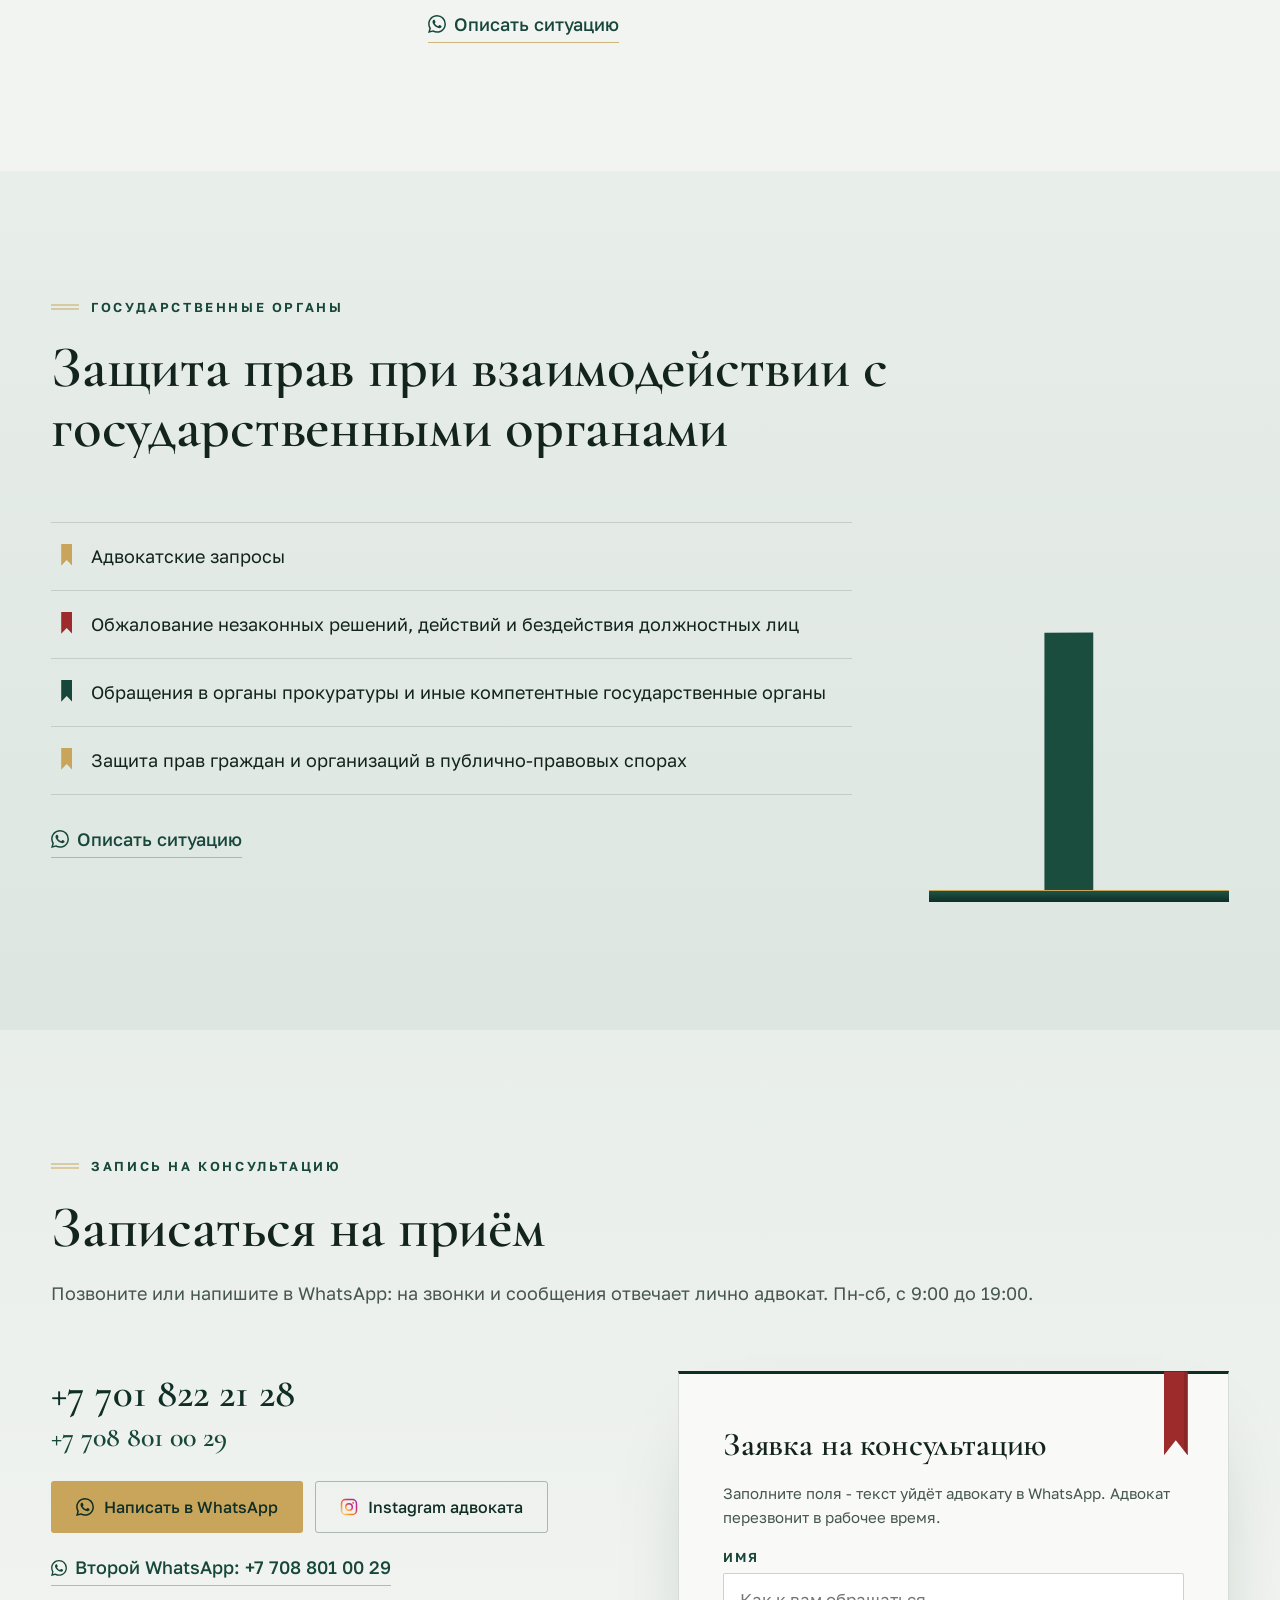
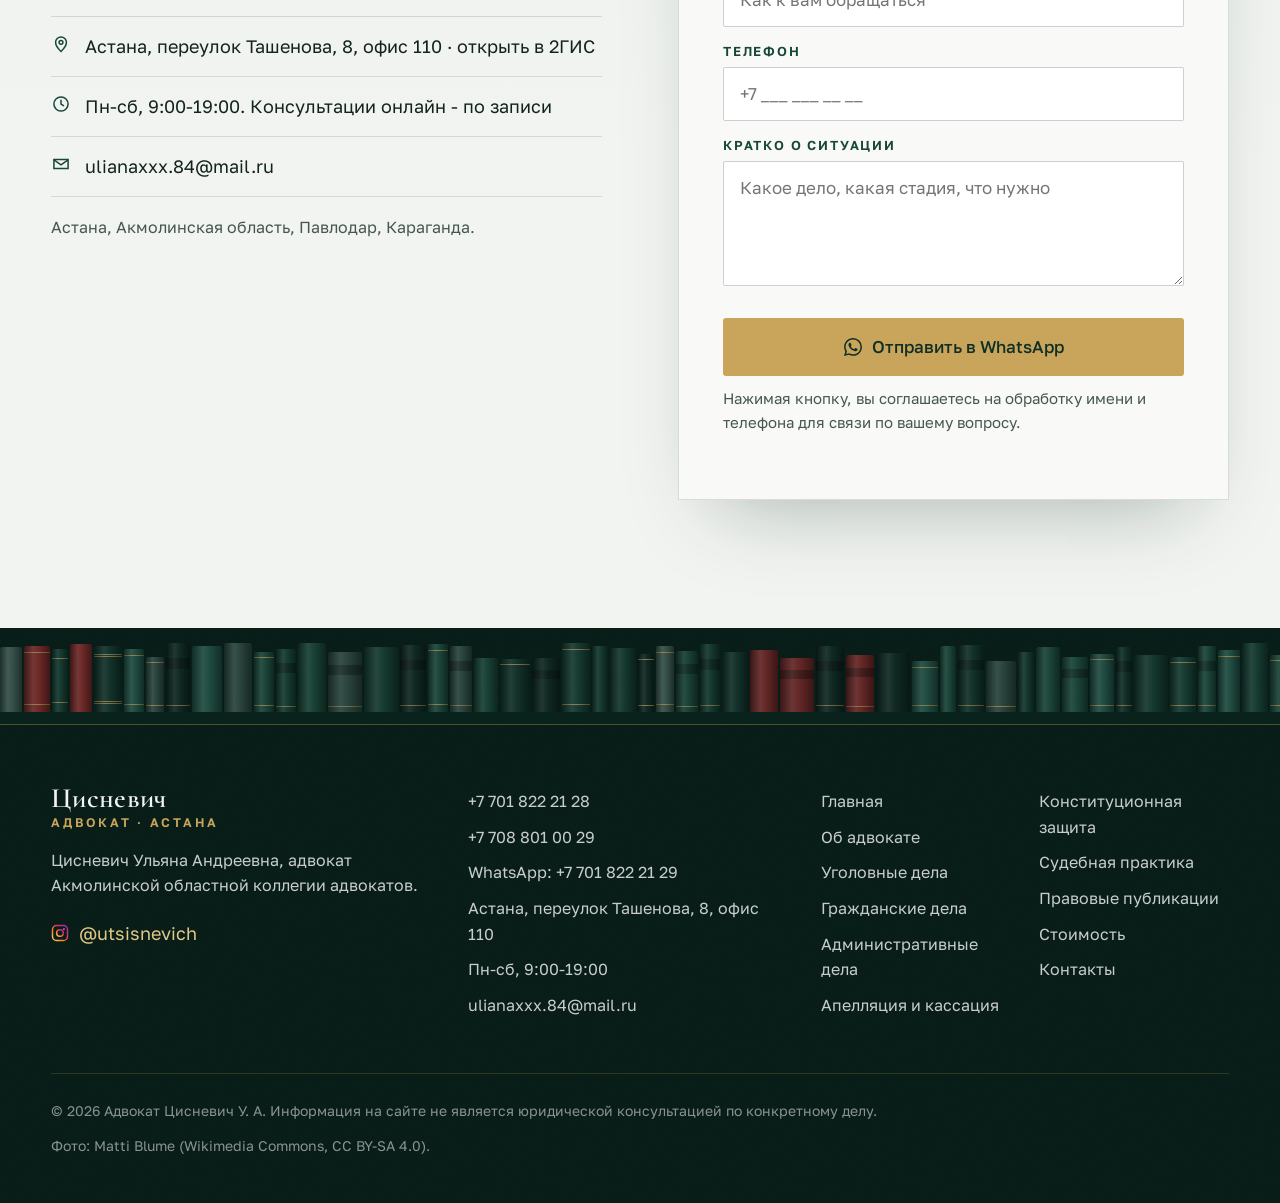
==== commit 0ee820d1: "Заголовки карточек и страниц не выходят за рамки на любой ширине" ====
--- a/administrativnye-dela/index.html
+++ b/administrativnye-dela/index.html
@@ -29,7 +29,7 @@
 <link rel="preload" as="style" href="https://fonts.googleapis.com/css2?family=Cormorant+Garamond:ital,wght@0,500;0,600;0,700;1,500;1,600&family=Golos+Text:wght@400;500;600&display=swap">
 <link rel="stylesheet" href="https://fonts.googleapis.com/css2?family=Cormorant+Garamond:ital,wght@0,500;0,600;0,700;1,500;1,600&family=Golos+Text:wght@400;500;600&display=swap" media="print" onload="this.media='all'">
 <noscript><link rel="stylesheet" href="https://fonts.googleapis.com/css2?family=Cormorant+Garamond:ital,wght@0,500;0,600;0,700;1,500;1,600&family=Golos+Text:wght@400;500;600&display=swap"></noscript>
-<link rel="stylesheet" href="../styles.css?v=20261107-1">
+<link rel="stylesheet" href="../styles.css?v=20261107-2">
 <script type="application/ld+json">
 {
  "@context": "https://schema.org",
@@ -214,10 +214,10 @@
   <a class="st-ig" href="https://www.instagram.com/utsisnevich/" target="_blank" rel="noopener" aria-label="Instagram"><svg width="20" height="20" aria-hidden="true"><use href="#ic-ig"/></svg></a>
 </nav>
 
-<script src="../assets/vendor/gsap.min.js?v=20261107-1" defer></script>
-<script src="../assets/vendor/ScrollTrigger.min.js?v=20261107-1" defer></script>
-<script src="../assets/vendor/SplitText.min.js?v=20261107-1" defer></script>
-<script src="../assets/vendor/lenis.min.js?v=20261107-1" defer></script>
-<script src="../script.js?v=20261107-1" defer></script>
+<script src="../assets/vendor/gsap.min.js?v=20261107-2" defer></script>
+<script src="../assets/vendor/ScrollTrigger.min.js?v=20261107-2" defer></script>
+<script src="../assets/vendor/SplitText.min.js?v=20261107-2" defer></script>
+<script src="../assets/vendor/lenis.min.js?v=20261107-2" defer></script>
+<script src="../script.js?v=20261107-2" defer></script>
 </body>
 </html>
--- a/styles.css
+++ b/styles.css
@@ -224,7 +224,7 @@
 .dc::after{content:"";position:absolute;left:-20px;right:-20px;bottom:-22px;height:12px;background:linear-gradient(180deg,#1D5446,var(--ink));border-top:1px solid var(--gold);box-shadow:0 18px 26px -12px rgba(15,46,38,.45)}
 .cover{display:block;position:relative;aspect-ratio:3/4;color:var(--ivory);text-decoration:none;transform-style:preserve-3d}
 .pages{position:absolute;inset:2.5% 0 0 4%;background:repeating-linear-gradient(180deg,var(--paper) 0 3px,#E3E5DE 3px 4px);border-radius:0 4px 3px 0;box-shadow:0 34px 50px -26px rgba(15,46,38,.6)}
-.cv{position:absolute;inset:0;display:flex;flex-direction:column;padding:13% 11% 11% 17%;border-radius:2px 5px 5px 2px;transform-origin:0 50%;transform:rotateY(0);transition:transform .7s var(--ease),box-shadow .7s var(--ease);
+.cv{container-type:inline-size;position:absolute;inset:0;display:flex;flex-direction:column;padding:13% 11% 11% 17%;border-radius:2px 5px 5px 2px;transform-origin:0 50%;transform:rotateY(0);transition:transform .7s var(--ease),box-shadow .7s var(--ease);
   background:var(--leather),linear-gradient(90deg,rgba(0,0,0,.45) 0,rgba(255,255,255,.1) 6%,rgba(0,0,0,.18) 9%,transparent 14%),var(--c);box-shadow:0 2px 0 rgba(0,0,0,.15),0 28px 44px -26px rgba(10,33,27,.75)}
 .cv-hinge{position:absolute;left:0;top:0;bottom:0;width:7%;background:linear-gradient(180deg,transparent 8%,rgba(200,165,90,.8) 8%,rgba(200,165,90,.8) 9%,transparent 9%,transparent 91%,rgba(200,165,90,.8) 91%,rgba(200,165,90,.8) 92%,transparent 92%)}
 .cv .cv-frame{inset:5% 5% 5% 11%}
@@ -232,7 +232,7 @@
 .cv-orn{position:absolute;left:50%;top:31%;width:30%;transform:translate(-25%,-50%);fill:none;stroke:var(--gold);stroke-width:1;opacity:.5;transition:opacity var(--t2),transform .7s var(--ease)}
 .cover:hover .cv-orn{opacity:.85;transform:translate(-25%,-50%) rotate(45deg)}
 .cv-codes{position:relative;font:600 12.5px/1.3 var(--sans);letter-spacing:.2em;text-transform:uppercase;color:var(--gold)}
-.cv h3{position:relative;font-size:clamp(30px,2.7vw,44px);line-height:1.02;margin-top:auto;color:var(--ivory)}
+.cv h3{position:relative;font-size:min(clamp(30px,2.7vw,44px),11cqi);line-height:1.02;margin-top:auto;color:var(--ivory)}
 .cv .cv-rule{position:relative;display:block;width:56px;height:1px;background:var(--gold);margin:20px 0 16px}
 .cv p{position:relative;font-size:16px;line-height:1.55;color:rgba(242,244,241,.84)}
 .cv-go{position:relative;display:inline-flex;align-items:center;gap:8px;margin-top:22px;font:500 15px/1 var(--sans);color:var(--gold2);transition:gap var(--t2) var(--ease)}
@@ -320,7 +320,7 @@
 .crumbs{display:flex;align-items:center;gap:10px;font-size:14.5px;color:rgba(242,244,241,.7);margin-bottom:34px;flex-wrap:wrap}
 .crumbs a{display:inline-flex;align-items:center;gap:8px;text-decoration:none}
 .crumbs a:hover{color:var(--gold2)}
-.phero h1{font-size:clamp(46px,5.6vw,92px);line-height:1;letter-spacing:-.01em}
+.phero h1{font-size:min(clamp(46px,5.6vw,92px),10.2vw);line-height:1;letter-spacing:-.01em}
 .phero .lead{margin-top:22px;font-size:clamp(18px,1.3vw,21px);color:rgba(242,244,241,.82);max-width:40em}
 .phero-media{position:relative;display:flex;justify-content:center;align-items:flex-end}
 .vitr{position:relative;width:100%;height:clamp(340px,40vw,470px);perspective:1400px;transform-style:preserve-3d;display:flex;justify-content:center;align-items:flex-end;padding-bottom:28px}
@@ -351,11 +351,11 @@
 .blk-cta{margin-top:30px}
 
 .facets{display:grid;grid-template-columns:repeat(auto-fit,minmax(min(100%,220px),1fr));gap:18px}
-.facets li{position:relative;background:var(--paper);border:1px solid var(--line);padding:34px 26px 30px;transition:transform var(--t2) var(--ease),box-shadow var(--t2) var(--ease)}
+.facets li{container-type:inline-size;position:relative;background:var(--paper);border:1px solid var(--line);padding:34px 26px 30px;transition:transform var(--t2) var(--ease),box-shadow var(--t2) var(--ease)}
 .facets li:hover{transform:translateY(-4px);box-shadow:0 26px 40px -26px rgba(15,46,38,.45)}
 .facets .tab{position:absolute;top:-1px;left:26px;width:38px;height:9px;background:var(--gold)}
 .facets li:nth-child(even) .tab{background:var(--red)}
-.facets h3{font-size:clamp(24px,1.9vw,29px);line-height:1.1;margin-bottom:10px}
+.facets h3{font-size:min(clamp(24px,1.9vw,29px),12.5cqi);line-height:1.1;margin-bottom:10px}
 .facets p{font-size:16.5px;color:var(--muted)}
 
 .topics{display:grid;grid-template-columns:repeat(3,minmax(0,1fr));gap:0 36px}
@@ -424,7 +424,8 @@
 .foot-ct a,.foot-nav a{text-decoration:none}
 .foot-ct a:hover,.foot-nav a:hover{color:var(--gold2)}
 .foot-nav ul{columns:2;column-gap:28px}
-.foot-nav li{padding:5px 0;font-size:16px;break-inside:avoid}
+@media (max-width:400px){.foot-nav ul{column-gap:16px}}
+.foot-nav li{padding:5px 0;font-size:min(16px,4.15vw);break-inside:avoid}
 .foot-copy,.foot-cred{grid-column:1/-1;font-size:14px;color:rgba(242,244,241,.55)}
 .foot-copy{border-top:1px solid rgba(200,165,90,.2);padding-top:26px;margin-top:10px}
 .foot-cred{margin-top:-28px}
